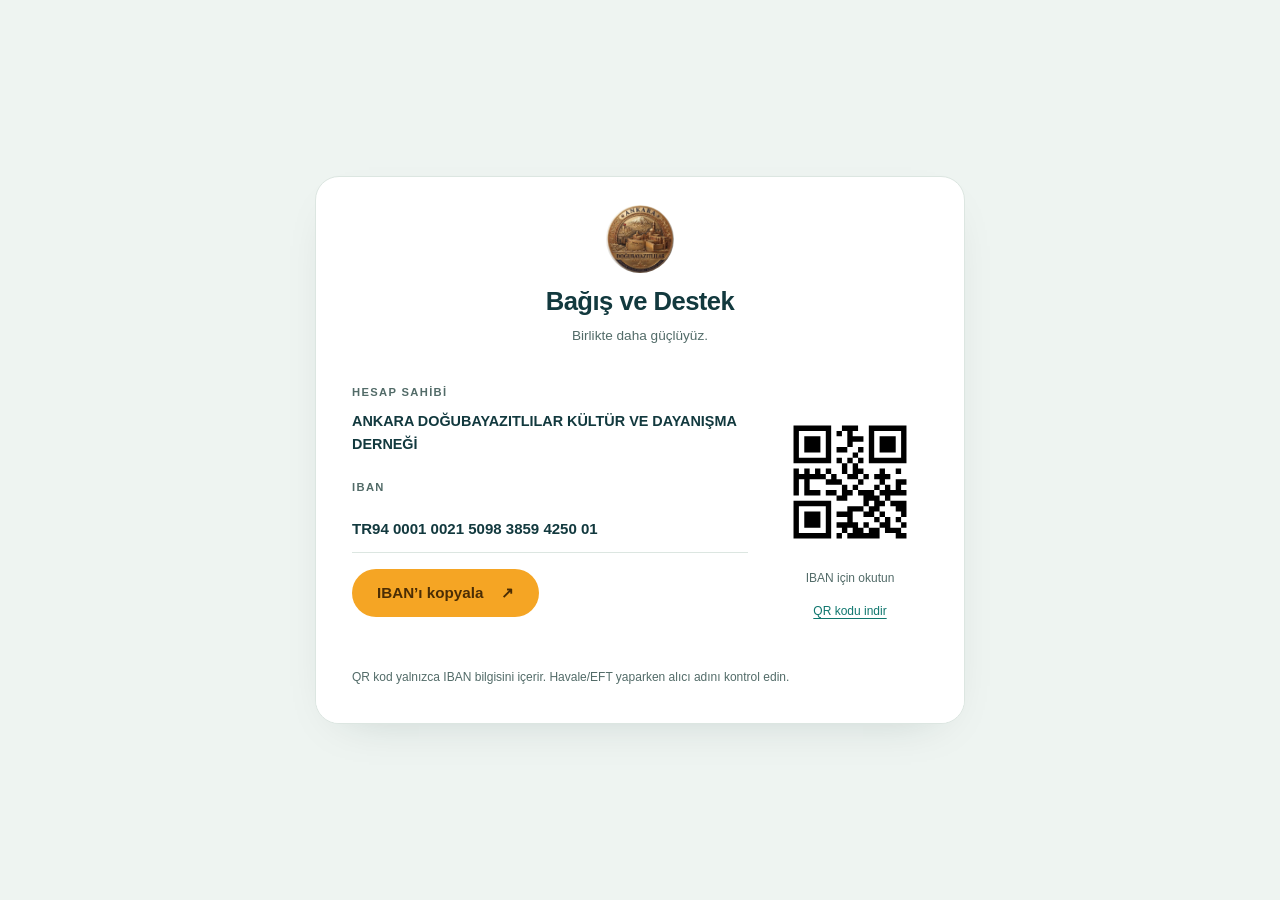
==== bagis/index.html @ 7a397335 "Add standalone donation card page" ====
<!doctype html>
<html lang="tr" prefix="og: https://ogp.me/ns#">
<head>
  <meta charset="utf-8">
  <meta name="viewport" content="width=device-width, initial-scale=1">
  <title>Bağış ve Destek | BAY-DER</title>
  <meta name="description" content="Ankara Doğubayazıtlılar Kültür ve Dayanışma Derneği hesap bilgileri. IBAN’ı kopyalayın veya QR kodu okutun.">
  <link rel="canonical" href="https://ankaradogubeyazitlilardernegi.com/bagis/">
  <meta property="og:type" content="website">
  <meta property="og:locale" content="tr_TR">
  <meta property="og:url" content="https://ankaradogubeyazitlilardernegi.com/bagis/">
  <meta property="og:title" content="BAY-DER · Bağış ve Destek">
  <meta property="og:description" content="Dayanışmaya destek olun. Dernek hesap bilgileri, kopyalanabilir IBAN ve QR kod.">
  <meta property="og:image" content="https://ankaradogubeyazitlilardernegi.com/assets/img/logo.jpg">
  <meta property="og:image:width" content="300">
  <meta property="og:image:height" content="303">
  <meta property="og:image:alt" content="BAY-DER logosu">
  <meta name="theme-color" content="#eef4f1">
  <link rel="icon" href="/assets/img/favicon.png">
  <link rel="stylesheet" href="/assets/css/style.css?v=20260923-donation">
  <style>
    body{min-height:100vh;min-height:100dvh;display:grid;place-items:center;background:#eef4f1;padding:24px 16px}
    .donation-page{width:100%;max-width:650px;background:#fff;border:1px solid #dce6e1;border-radius:24px;overflow:hidden;box-shadow:0 16px 48px -30px rgba(10,43,44,.25)}
    .donation-page-head{padding:28px 24px 0;text-align:center}
    .donation-page-head img{width:68px;height:68px;object-fit:cover;border-radius:50%;margin:0 auto 12px}
    .donation-page-head h1{font-size:1.6rem;color:#12393e;line-height:1.3}
    .donation-page-head p{font-size:.85rem;margin-top:6px;color:#526b68}
    .donation-page .donation-account{border:0;box-shadow:none;border-radius:0}
    .donation-page .donation-copy-btn{opacity:1;transform:none;visibility:visible}
    .donation-page .donation-iban{font-size:clamp(.75rem,3.2vw,.94rem)}
  </style>
  <script src="/assets/js/donation.js" defer></script>
</head>
<body>
  <main class="donation-page" aria-labelledby="support-title">
    <header class="donation-page-head">
      <img src="/assets/img/logo.jpg" width="68" height="68" alt="BAY-DER logosu">
      <h1 id="support-title">Bağış ve Destek</h1>
      <p>Birlikte daha güçlüyüz.</p>
    </header>
        <div class="donation-account">
          <div class="donation-details">
            <p class="donation-label">Hesap sahibi</p>
            <p class="donation-owner">ANKARA DOĞUBAYAZITLILAR KÜLTÜR VE DAYANIŞMA DERNEĞİ</p>
            <label class="donation-label" for="donation-iban">IBAN</label>
            <input id="donation-iban" class="donation-iban" type="text" value="TR94 0001 0021 5098 3859 4250 01" readonly spellcheck="false" aria-describedby="donation-status">
            <button class="btn btn-solid donation-copy-btn" id="copy-iban" type="button" hidden>IBAN’ı kopyala <span aria-hidden="true">↗</span></button>
            <p class="donation-status" id="donation-status" role="status" aria-live="polite"></p>
          </div>
          <figure class="donation-qr">
            <img src="/assets/img/bagis-iban-qr.svg" width="180" height="180" loading="lazy" alt="Dernek IBAN bilgisini içeren QR kod">
            <figcaption>IBAN için okutun</figcaption>
            <a href="/assets/img/bagis-iban-qr.svg" download="BAY-DER-IBAN-QR.svg">QR kodu indir</a>
          </figure>
          <p class="donation-note">QR kod yalnızca IBAN bilgisini içerir. Havale/EFT yaparken alıcı adını kontrol edin.</p>
        </div>
  </main>
</body>
</html>
---- assets/css/style.css ----
/* ==========================================================================
   Ankara Doğubayazıtlılar Derneği (BAY-DER) — tek sayfa tanıtım sitesi
   Tema: açık & ferah · Modern · Mobil uyumlu
   ========================================================================== */

/* ---------- Değişkenler ---------- */
:root{
  --bg:#f5faf8;
  --surface:#ffffff;
  --ink:#12343b;
  --ink-soft:#33545c;
  --body:#51676e;
  --brand:#0f766e;          /* doğa yeşili-mavi */
  --brand-deep:#115e59;
  --brand-soft:#e7f4f1;
  --accent:#f5a524;         /* İshak Paşa altın sıcaklığı */
  --accent-ink:#4a2d05;
  --line:#ddeae5;
  --shadow:0 18px 45px -22px rgba(18,52,59,.25);
  --shadow-lg:0 30px 70px -30px rgba(18,52,59,.35);
  --r-sm:12px; --r:18px; --r-lg:26px;
  --header-h:76px;
  --ease:cubic-bezier(.22,.61,.36,1);
}

/* ---------- Temel ---------- */
*,*::before,*::after{box-sizing:border-box;margin:0;padding:0}
html{scroll-behavior:smooth;-webkit-text-size-adjust:100%;overflow-x:hidden}
body{
  font-family:-apple-system,BlinkMacSystemFont,"Segoe UI",Roboto,"Helvetica Neue",Arial,"Noto Sans",sans-serif,"Apple Color Emoji","Segoe UI Emoji";
  background:var(--bg);color:var(--body);line-height:1.7;overflow-x:hidden;
}
img{max-width:100%;display:block}
a{color:var(--brand);text-decoration:none}
a:hover{text-decoration:none}
ul{list-style:none}
svg{flex:none}

h1,h2,h3,h4{color:var(--ink);line-height:1.22;font-weight:800;letter-spacing:-.02em;text-wrap:balance}
h2{font-size:clamp(1.7rem,3.6vw,2.6rem)}
h3{font-size:1.15rem}
h4{font-size:1rem}

.container{width:min(1180px,92%);margin-inline:auto}

.skip-link{position:absolute;left:-999px;top:0;z-index:200;background:var(--ink);color:#fff;padding:.6rem 1rem;border-radius:0 0 10px 0}
.skip-link:focus{left:0;color:#fff}

:focus-visible{outline:3px solid rgba(15,118,110,.5);outline-offset:2px;border-radius:4px}

::selection{background:rgba(15,118,110,.18)}

/* ---------- Butonlar ---------- */
.btn{
  display:inline-flex;align-items:center;justify-content:center;gap:.5rem;
  font-weight:700;border-radius:999px;padding:.7rem 1.5rem;font-size:.95rem;
  border:1.5px solid transparent;cursor:pointer;transition:transform .25s var(--ease),box-shadow .25s,background .2s,color .2s,border-color .2s;
  text-align:center;line-height:1.2;white-space:nowrap;
}
.btn-solid{background:var(--accent);color:var(--accent-ink)}
.btn-solid:hover{transform:translateY(-2px);box-shadow:0 14px 26px -12px rgba(245,165,36,.7)}
.btn-ghost{background:transparent;border-color:var(--brand);color:var(--brand)}
.btn-ghost:hover{background:var(--brand);color:#fff;transform:translateY(-2px)}
.btn-outline{background:transparent;border-color:var(--brand);color:var(--brand)}
.btn-outline:hover{background:var(--brand-soft)}
.btn-lg{padding:.85rem 2rem;font-size:1rem}
.btn-sm{padding:.45rem 1.1rem;font-size:.85rem}
.btn-block{width:100%}

/* ---------- Başlık / Navigasyon ---------- */

/* ---------- HERO ---------- */
.hero{position:relative;min-height:100svh;display:flex;align-items:center;color:#fff;overflow:hidden}
.hero-media{position:absolute;inset:0;z-index:-1;background:#0c2b38}
.hero-photo{position:absolute;inset:0;width:100%;height:100%;object-fit:cover;transform-origin:center;animation:heroZoom 30s ease-in-out infinite alternate}
.hero-mobile-pic{display:none}
.hero-tint{position:absolute;inset:0;
  background:linear-gradient(180deg,rgba(9,25,35,.5),rgba(9,25,35,.2) 45%,rgba(9,25,35,.55) 100%),
             linear-gradient(100deg,rgba(9,25,35,.8) 0%,rgba(9,25,35,.35) 48%,rgba(9,25,35,.1) 78%)}
.hero-curve{position:absolute;left:0;right:0;bottom:-1px;width:100%;height:110px;fill:#f5faf8}

@keyframes heroZoom{from{transform:scale(1)}to{transform:scale(1.06)}}

.hero-content{max-width:1180px;padding:calc(var(--header-h) + 2.5rem) 0 7rem}
.hero-kicker{
  display:inline-flex;align-items:center;gap:.6rem;font-weight:700;letter-spacing:.06em;
  text-transform:uppercase;font-size:.72rem;color:#ffe9b3;
  background:rgba(8,26,33,.36);border:1px solid rgba(255,255,255,.22);border-radius:999px;
  padding:.5rem 1rem;-webkit-backdrop-filter:blur(10px);backdrop-filter:blur(10px);
  box-shadow:0 8px 24px -14px rgba(0,0,0,.5);
}
.hero-kicker::before{content:"";width:34px;height:2px;background:var(--accent)}
.hero-title{color:#fff;margin:1rem 0 1.1rem;font-size:clamp(2.4rem,6.2vw,4.6rem);font-weight:900}
.hero-title .line{display:block;overflow:hidden}
.hero-title .hl{color:var(--accent)}
.hero-sub{max-width:640px;color:rgba(255,255,255,.88);font-size:clamp(1rem,1.6vw,1.18rem);margin-bottom:2rem}
.hero-actions{display:flex;flex-wrap:wrap;gap:.9rem}
.hero .btn-ghost{color:#fff;border-color:rgba(255,255,255,.65)}
.hero .btn-ghost:hover{background:#fff;color:var(--ink)}

.hero-tags{display:flex;flex-wrap:wrap;gap:.6rem;margin-top:2.6rem}
.hero-tags li{font-size:.8rem;font-weight:600;padding:.4rem .9rem;border-radius:999px;border:1px solid rgba(255,255,255,.3);background:rgba(255,255,255,.08);backdrop-filter:blur(4px)}
.hero-tags li::before{content:"✦";color:var(--accent);margin-right:.45rem}

/* hero giriş animasyonları (reveal ilk ekranda başlar) */
.hero .reveal{opacity:0;transform:translateY(26px);transition:opacity .9s var(--ease) var(--d,0s),transform .9s var(--ease) var(--d,0s)}
.hero .reveal.in{opacity:1;transform:none}

.scroll-hint{position:absolute;left:50%;bottom:28px;transform:translateX(-50%);width:26px;height:44px;border:2px solid rgba(255,255,255,.65);border-radius:20px;z-index:5}
.scroll-hint span{position:absolute;left:50%;top:8px;width:4px;height:9px;margin-left:-2px;border-radius:3px;background:#fff;animation:scrollDot 1.8s ease-in-out infinite}
@keyframes scrollDot{0%{opacity:1;transform:translateY(0)}70%{opacity:0;transform:translateY(16px)}100%{opacity:0}}

/* ---------- Kayan şerit ---------- */
.marquee{background:var(--brand);color:#fff;overflow:hidden;padding:.85rem 0;position:relative}
.marquee-track{display:flex;align-items:center;gap:1.4rem;width:max-content;animation:marquee 30s linear infinite;font-weight:700;letter-spacing:.02em;font-size:.95rem}
.marquee-track i{font-style:normal;color:var(--accent)}
@keyframes marquee{to{transform:translateX(-50%)}}

/* ---------- Genel bölüm ---------- */
.section{padding:clamp(4rem,9vw,7rem) 0;scroll-margin-top:var(--header-h)}
.section--soft{background:linear-gradient(180deg,#eef6f3,var(--bg))}
.section-head{margin-bottom:clamp(2.2rem,5vw,3.4rem);max-width:760px}
.section-head--center{margin-inline:auto;text-align:center}
.eyebrow{color:var(--brand);font-weight:800;letter-spacing:.18em;text-transform:uppercase;font-size:.72rem;margin-bottom:.8rem;display:flex;align-items:center;gap:.6rem}
.section-head--center .eyebrow{justify-content:center}
.eyebrow::before,.section-head--center .eyebrow::after{content:"";height:2px;width:28px;background:var(--brand)}
.accent{color:var(--brand)}
.section-sub{margin-top:1rem;color:var(--body);max-width:640px}
.section-head--center .section-sub{margin-inline:auto}

/* ---------- Giriş animasyonları ---------- */
.reveal{opacity:0;transform:translateY(30px);transition:opacity .85s var(--ease) var(--d,0s),transform .85s var(--ease) var(--d,0s)}
.reveal.in{opacity:1;transform:none}

/* ---------- Hakkımızda ---------- */
.about-grid{display:grid;grid-template-columns:1.05fr .95fr;gap:clamp(2rem,5vw,4.5rem);align-items:center}
.about-copy p{margin-bottom:1.1rem}
.about-copy .btn{margin-top:.6rem}
.about-visual{position:relative;padding:2rem 2rem 3rem 0}
.photo-card{border-radius:var(--r-lg);overflow:hidden;box-shadow:var(--shadow-lg);position:relative}
.photo-card img{width:100%;height:100%;object-fit:cover}
.photo-card--main{aspect-ratio:3/4;border-radius:var(--r-lg)}
.photo-card--float{position:absolute;right:-.5rem;bottom:0;width:56%;aspect-ratio:4/3;border:6px solid var(--bg);box-shadow:var(--shadow)}
.photo-card figcaption,.memleket-item figcaption{position:absolute;left:0;right:0;bottom:0;padding:.7rem 1rem .8rem;background:linear-gradient(transparent,rgba(10,32,38,.75));color:#fff;font-size:.8rem;font-weight:600}

.badge-2026{position:absolute;top:0;left:-.5rem;background:var(--accent);color:var(--accent-ink);border-radius:var(--r);padding:.7rem 1.1rem .75rem;display:flex;flex-direction:column;line-height:1.15;box-shadow:var(--shadow)}
.badge-year{font-size:1.7rem;font-weight:900;letter-spacing:-.02em}
.badge-2026 span:last-child{font-size:.72rem;font-weight:700;max-width:140px}

/* Özellik kartları */
.feature-grid{display:grid;grid-template-columns:repeat(4,1fr);gap:1.1rem;margin-top:clamp(2.6rem,6vw,4.5rem)}
.feature-card{background:var(--surface);border:1px solid var(--line);border-radius:var(--r-lg);padding:1.7rem 1.5rem;transition:transform .35s var(--ease),box-shadow .35s,border-color .3s}
.feature-card:hover{transform:translateY(-6px);box-shadow:var(--shadow-lg);border-color:transparent}
.feature-icon{display:grid;place-items:center;width:52px;height:52px;border-radius:16px;color:var(--brand);background:var(--brand-soft);margin-bottom:1.1rem;transition:transform .35s var(--ease)}
.feature-card:hover .feature-icon{transform:rotate(-6deg) scale(1.08)}
.feature-card h3{margin-bottom:.4rem}
.feature-card p{font-size:.92rem}

/* Zaman çizelgesi */
.timeline{display:grid;grid-template-columns:repeat(4,1fr);gap:1.4rem;margin-top:clamp(2.6rem,6vw,4.2rem);position:relative}
.timeline::before{content:"";position:absolute;left:4.5%;right:4.5%;top:8px;height:2px;background:var(--line)}
.timeline-item{position:relative;padding-top:2rem}
.timeline-item .dot{position:absolute;top:2px;left:0;width:16px;height:16px;border-radius:50%;background:var(--accent);border:4px solid var(--surface);box-shadow:0 0 0 2px var(--accent)}
.timeline-item time{color:var(--brand);font-weight:800;font-size:.8rem;letter-spacing:.02em}
.timeline-item h4{margin:.3rem 0 .25rem;font-size:1rem}
.timeline-item p{font-size:.88rem}

/* ---------- Sayı bandı ---------- */
.stats{background:linear-gradient(120deg,var(--brand-deep),var(--brand) 60%,#0aa5a0);color:#fff;padding:clamp(2.6rem,6vw,4.5rem) 0}
.stats-grid{display:flex;flex-wrap:wrap;justify-content:space-around;gap:2.2rem 2rem;text-align:center}
.stat{display:flex;flex-direction:column;gap:.2rem;flex:1 1 220px}
.stat-num{font-size:clamp(2rem,4.4vw,3rem);font-weight:900;letter-spacing:-.02em;color:#ffe9b3;font-variant-numeric:tabular-nums}
.stat span{opacity:.9;font-weight:600;font-size:.9rem}

/* ---------- Memleket ---------- */
.memleket-grid{display:grid;grid-template-columns:repeat(2,1fr);gap:1.1rem}
.memleket-item{position:relative;border-radius:var(--r);overflow:hidden;aspect-ratio:4/3;background:#dbe7e2;cursor:pointer}
.memleket-item img{width:100%;height:100%;object-fit:cover;transition:transform .8s var(--ease);filter:saturate(1.02)}
.memleket-item--wide{grid-column:1/-1;aspect-ratio:21/8}
@media (max-width:760px){.memleket-item--wide{aspect-ratio:16/10}}
.memleket-item::after{content:"";position:absolute;inset:0;background:linear-gradient(180deg,rgba(10,32,38,0) 45%,rgba(10,32,38,.82));opacity:1;transition:opacity .4s}
.memleket-item figcaption{position:absolute;inset:auto 0 0 0;z-index:2;color:#fff;padding:1rem 1.2rem 1.1rem;display:flex;flex-direction:column;gap:.15rem;transform:translateY(6px);transition:transform .4s var(--ease)}
.memleket-item figcaption strong{font-size:1.05rem;color:#fff}
.memleket-item figcaption span{font-size:.82rem;color:rgba(255,255,255,.85);max-width:560px}
.memleket-item:hover img{transform:scale(1.07)}
.memleket-item:hover figcaption{transform:translateY(0)}

.facts{margin-top:clamp(2.2rem,5vw,3.4rem);background:var(--surface);border:1px solid var(--line);border-radius:var(--r-lg);padding:clamp(1.4rem,3.5vw,2.4rem)}
.facts h3{font-size:1.3rem;margin-bottom:1rem;display:flex;align-items:center;gap:.6rem}
.facts h3::before{content:"✦";color:var(--accent)}
.facts ul{columns:2;gap:2.4rem}
.facts li{padding:.35rem 0 .35rem 1.4rem;position:relative;font-size:.95rem}
.facts li::before{content:"";position:absolute;left:0;top:.82rem;width:8px;height:8px;border-radius:2px;background:var(--brand)}
.facts li strong{color:var(--ink)}
.facts-cta{margin-top:1.2rem;font-size:.95rem}
@media (max-width:700px){.facts ul{columns:1}}

/* ---------- Alıntı bandı ---------- */
.quote-band{background:linear-gradient(120deg,var(--brand-deep),var(--brand));color:#fff;padding:clamp(3rem,7vw,5rem) 0;text-align:center;position:relative;overflow:hidden}
.quote-band::before,.quote-band::after{content:"❞";position:absolute;color:rgba(255,255,255,.08);font-size:14rem;font-family:Georgia,serif;line-height:1}
.quote-band::before{top:-3rem;left:1rem}
.quote-band::after{bottom:-6rem;right:1rem}
.quote-band blockquote{max-width:820px;margin-inline:auto;position:relative;z-index:1}
.quote-band blockquote p{font-size:clamp(1.15rem,2.4vw,1.6rem);font-weight:700;line-height:1.5;text-wrap:pretty}
.quote-band footer{margin-top:1.4rem;color:#ffe9b3;font-weight:700;font-size:.9rem}

/* ---------- Yönetim ---------- */
.president{display:flex;align-items:center;gap:clamp(1.6rem,4vw,3rem);background:linear-gradient(120deg,var(--surface),#eef7f4);border:1px solid var(--line);border-radius:var(--r-lg);padding:clamp(1.6rem,4vw,2.8rem);margin-bottom:2rem}
.president-info h3{font-size:clamp(1.5rem,3vw,2rem);margin:.2rem 0 .6rem}
.president-role{color:var(--accent);font-weight:800;letter-spacing:.1em;text-transform:uppercase;font-size:.74rem}
.president-quote{border-left:3px solid var(--accent);padding-left:1rem;margin:.4rem 0 .9rem;color:var(--ink-soft);font-weight:600;font-style:italic;font-size:1rem}

.avatar{--r:46%;position:relative;flex:none;display:grid;place-items:center;width:64px;height:64px;border-radius:50%}
.avatar span{font-weight:800;color:#fff;letter-spacing:.04em;font-size:1.15rem}
.avatar--xl{width:clamp(90px,12vw,120px);height:clamp(90px,12vw,120px)}
.avatar--xl span{font-size:2.2rem}
.avatar{background:linear-gradient(135deg,var(--brand),#14b8a6)}
.member:nth-child(2) .avatar{background:linear-gradient(135deg,#0e7490,#38bdf8)}
.member:nth-child(3) .avatar{background:linear-gradient(135deg,#b45309,#f59e0b)}
.member:nth-child(4) .avatar{background:linear-gradient(135deg,#7c3aed,#a78bfa)}
.member:nth-child(5) .avatar{background:linear-gradient(135deg,#be123c,#fb7185)}
.member:nth-child(6) .avatar{background:linear-gradient(135deg,#15803d,#4ade80)}
.member:nth-child(7) .avatar{background:linear-gradient(135deg,#334155,#94a3b8)}
.member:nth-child(8) .avatar{background:linear-gradient(135deg,#c2410c,#fb923c)}
.member:nth-child(9) .avatar{background:linear-gradient(135deg,#0f766e,#2dd4bf)}

.members-grid{display:grid;grid-template-columns:repeat(3,1fr);gap:1rem}
.member{background:var(--surface);border:1px solid var(--line);border-radius:var(--r-lg);padding:1.6rem 1.4rem;display:flex;flex-direction:column;gap:.45rem;align-items:flex-start;transition:transform .35s var(--ease),box-shadow .35s}
.member:hover{transform:translateY(-5px);box-shadow:var(--shadow-lg)}
.member h4{font-size:1rem}
.member p{color:var(--body);font-size:.85rem;font-weight:600;opacity:.8}

/* ---------- Haberler ---------- */
.news-grid{display:grid;grid-template-columns:repeat(3,1fr);gap:1.1rem}
.news-card{background:var(--surface);border:1px solid var(--line);border-radius:var(--r-lg);padding:1.8rem 1.6rem;display:flex;flex-direction:column;transition:transform .35s var(--ease),box-shadow .35s,border-color .3s;position:relative;overflow:hidden}
.news-card:hover{transform:translateY(-6px);box-shadow:var(--shadow-lg)}
.news-tag{align-self:flex-start;background:var(--brand-soft);color:var(--brand);font-size:.68rem;font-weight:800;letter-spacing:.08em;text-transform:uppercase;padding:.3rem .7rem;border-radius:999px;margin-bottom:.9rem}
.news-card time{font-size:.78rem;color:var(--body);opacity:.75;margin-bottom:.4rem}
.news-card h3{margin-bottom:.5rem}
.news-card p{font-size:.93rem}

/* ---------- Üyelik ---------- */
.join{background:linear-gradient(150deg,#0c3b42 0%,var(--brand-deep) 45%,var(--brand) 100%);color:#fff;position:relative;overflow:hidden}
.join::before{content:"";position:absolute;inset:0;background:radial-gradient(circle at 85% 20%,rgba(245,165,36,.14),transparent 42%),radial-gradient(circle at 8% 90%,rgba(255,255,255,.08),transparent 40%)}
.join-inner{display:grid;grid-template-columns:1fr 1fr;gap:clamp(2rem,5vw,4rem);align-items:center;position:relative;z-index:1}
.join-copy h2{color:#fff}
.join-copy .eyebrow{color:#ffe9b3}
.join-copy>p{color:rgba(255,255,255,.86);margin:1rem 0 1.2rem}
.join-points{display:flex;flex-direction:column;gap:.55rem;margin-bottom:1.8rem}
.join-points li{display:flex;gap:.6rem;align-items:flex-start;color:rgba(255,255,255,.92);font-size:.95rem}
.join-points li::before{content:"✓";color:var(--accent);font-weight:900;flex:none}
.join-phone{margin-top:1.6rem;font-size:.95rem;color:rgba(255,255,255,.88)}
.join-phone a{color:#ffe9b3;font-weight:800}
.join-phone a:hover{text-decoration:underline}

.join-wa{background:var(--surface);color:var(--body);border-radius:var(--r-lg);padding:clamp(2rem,4vw,3rem) clamp(1.6rem,3.5vw,2.8rem);box-shadow:0 40px 80px -40px rgba(0,0,0,.5);display:flex;flex-direction:column;align-items:center;text-align:center;gap:.5rem}
.wa-icon{display:grid;place-items:center;width:92px;height:92px;border-radius:50%;background:#25d366;box-shadow:0 18px 34px -14px rgba(37,211,102,.65);margin-bottom:.6rem;animation:waPulse 2.6s ease-in-out infinite}
@keyframes waPulse{0%,100%{box-shadow:0 18px 34px -14px rgba(37,211,102,.65)}50%{box-shadow:0 18px 44px -8px rgba(37,211,102,.95)}}
.join-wa h3{font-size:clamp(1.3rem,2.6vw,1.65rem);color:var(--ink)}
.wa-target{font-size:.98rem;max-width:400px;margin:0 auto;color:var(--body)}
.wa-target strong{color:var(--ink)}
.btn-whatsapp{background:#25d366;color:#073d1f;border-color:#25d366}
.btn-whatsapp:hover{background:#1fb859;color:#052d16;transform:translateY(-2px);box-shadow:0 18px 34px -16px rgba(37,211,102,.8)}
.wa-note{font-size:.8rem;opacity:.78;margin-top:.5rem;max-width:340px}

/* ---------- Ankara'da Biz (iki şehir) ---------- */
.section--two-city{background:var(--surface)}
.city-duo{display:grid;grid-template-columns:1fr auto 1fr;align-items:center;gap:1rem}
.city-card{position:relative;border-radius:var(--r-lg);overflow:hidden;aspect-ratio:3/2;background:#dce7e3;box-shadow:var(--shadow);cursor:pointer}
.city-card img{width:100%;height:100%;object-fit:cover;transition:transform .8s var(--ease)}
.city-card::after{content:"";position:absolute;inset:0;background:linear-gradient(180deg,rgba(10,32,38,0) 48%,rgba(10,32,38,.8))}
.city-card figcaption{position:absolute;inset:auto 0 0 0;z-index:2;color:#fff;padding:1rem 1.2rem 1.1rem;display:flex;flex-direction:column;gap:.1rem}
.city-card figcaption strong{color:#fff;font-size:1.05rem}
.city-card figcaption span{font-size:.82rem;color:rgba(255,255,255,.88)}
.city-card:hover img{transform:scale(1.06)}
.city-tag{position:absolute;top:14px;left:14px;z-index:3;font-size:.68rem;font-weight:900;letter-spacing:.14em;padding:.35rem .8rem;border-radius:999px}
.city-card--ankara .city-tag{background:var(--brand);color:#fff}
.city-card--bayazit .city-tag{background:var(--accent);color:var(--accent-ink)}
.city-link{display:grid;place-items:center;width:54px;height:54px;border-radius:50%;background:var(--accent);color:var(--accent-ink);font-size:1.25rem;font-weight:900;box-shadow:var(--shadow);z-index:2}
.two-city-bottom{display:grid;grid-template-columns:1fr 1fr;gap:1.3rem;margin-top:clamp(2.4rem,5vw,3.6rem)}
.city-symbols{background:var(--bg);border:1px solid var(--line);border-radius:var(--r-lg);padding:1.7rem 1.8rem}
.city-symbols h3{font-size:1.1rem;margin-bottom:.9rem;display:flex;align-items:center;gap:.55rem}
.city-symbols h3::before{content:"✦";color:var(--accent)}
.city-symbols li{display:flex;gap:.6rem;align-items:flex-start;padding:.3rem 0;font-size:.94rem}
.city-symbols li::before{content:"✓";color:var(--brand);font-weight:900;flex:none}
.two-city-note{grid-column:1/-1;display:flex;align-items:center;justify-content:center;gap:1.1rem;flex-wrap:wrap;text-align:center;background:linear-gradient(120deg,var(--brand-deep),var(--brand));color:#fff;border-radius:var(--r-lg);padding:1.5rem 1.8rem;font-weight:700;font-style:italic;font-size:clamp(1.05rem,2.2vw,1.3rem)}
.two-city-note .btn{background:#fff;border-color:#fff;color:var(--ink);font-style:normal}
.two-city-note .btn:hover{box-shadow:0 14px 26px -12px rgba(0,0,0,.4)}

/* ---------- İletişim ---------- */
.contact-grid{display:grid;grid-template-columns:repeat(4,1fr);gap:1.1rem}
.contact-card{background:var(--surface);border:1px solid var(--line);border-radius:var(--r-lg);padding:1.8rem 1.5rem;display:flex;flex-direction:column;gap:.5rem;transition:transform .35s var(--ease),box-shadow .35s,border-color .3s}
.contact-card:hover{transform:translateY(-6px);box-shadow:var(--shadow-lg);border-color:transparent}
.contact-icon{display:grid;place-items:center;width:50px;height:50px;border-radius:50%;background:var(--brand-soft);color:var(--brand);margin-bottom:.4rem}
.contact-card h3{font-size:1rem}
.contact-card p,.contact-card a{font-weight:700;color:var(--ink);word-break:break-word}
.contact-card small{font-size:.78rem;opacity:.75}
.map-cta{align-self:flex-start;display:inline-flex;align-items:center;gap:.4rem;font-size:.78rem;font-weight:800;
  color:var(--accent-ink);background:rgba(245,165,36,.18);border-radius:999px;padding:.35rem .85rem;
  transition:background .25s,color .25s}
.contact-card:hover .map-cta{background:var(--accent);color:var(--accent-ink)}

/* Yönetim iletişim kartları */
.officers{display:grid;grid-template-columns:repeat(3,1fr);gap:1.1rem;margin-bottom:clamp(2rem,5vw,3rem)}
.officer{background:var(--surface);border:1px solid var(--line);border-radius:var(--r-lg);padding:1.6rem 1.5rem;display:flex;gap:1.1rem;align-items:flex-start;transition:transform .35s var(--ease),box-shadow .35s,border-color .3s}
.officer:hover{transform:translateY(-5px);box-shadow:var(--shadow-lg);border-color:transparent}
.officer-info h3{font-size:1.1rem;margin-bottom:.1rem}
.officer-role{color:var(--brand);font-weight:800;font-size:.72rem;letter-spacing:.1em;text-transform:uppercase;margin-bottom:.45rem}
.officer-tel{display:inline-flex;align-items:center;gap:.5rem;font-weight:800;color:var(--brand-deep);
  font-size:.98rem;border:1px solid var(--line);background:var(--brand-soft);border-radius:999px;
  padding:.5rem 1.05rem;transition:background .25s,color .25s,border-color .25s,transform .25s}
.officer-tel:hover{background:var(--brand);border-color:var(--brand);color:#fff;transform:translateY(-1px)}
.officer small{display:block;margin-top:.25rem;color:var(--body);opacity:.8;font-size:.8rem}
.officer:nth-child(1) .avatar{background:linear-gradient(135deg,var(--brand),#14b8a6)}
.officer:nth-child(2) .avatar{background:linear-gradient(135deg,#0e7490,#38bdf8)}
.officer:nth-child(3) .avatar{background:linear-gradient(135deg,#b45309,#f59e0b)}

/* ---------- Alt bilgi ---------- */
.site-footer{background:#0d2b31;color:rgba(255,255,255,.82);padding-top:clamp(3rem,7vw,5rem)}
.footer-grid{display:grid;grid-template-columns:1.4fr .7fr 1fr 1.2fr;gap:2.4rem;padding-bottom:2.6rem}
.footer-brand .brand{color:#fff;margin-bottom:1rem}
.footer-brand p{font-size:.9rem;max-width:340px}
.footer-nav,.footer-contact{display:flex;flex-direction:column;gap:.45rem;align-items:flex-start}
.footer-nav h4,.footer-contact h4{color:#fff;font-size:.85rem;letter-spacing:.14em;text-transform:uppercase;margin-bottom:.6rem}
.footer-nav a,.footer-contact a{color:rgba(255,255,255,.82);font-size:.92rem;transition:color .2s}
.footer-nav a:hover,.footer-contact a:hover{color:var(--accent)}
.footer-contact p{font-size:.9rem}
.footer-social{display:flex;gap:.6rem;margin-top:.8rem}
.footer-social a{display:grid;place-items:center;width:38px;height:38px;border-radius:50%;border:1px solid rgba(255,255,255,.25);color:#fff;transition:background .25s,color .25s,transform .25s}
.footer-social a:hover{background:var(--accent);border-color:var(--accent);color:var(--accent-ink);transform:translateY(-3px)}
.footer-credits{margin-top:.5rem}
.footer-credits summary{cursor:pointer;font-size:.85rem;color:var(--accent);font-weight:700}
.footer-credits ul{margin-top:.7rem;display:flex;flex-direction:column;gap:.3rem}
.footer-credits a{color:rgba(255,255,255,.65);font-size:.78rem;word-break:break-all}
.footer-credits a:hover{color:#fff}
.footer-bottom{border-top:1px solid rgba(255,255,255,.12);padding:1.4rem 0}
.footer-bottom .container{display:flex;flex-wrap:wrap;gap:.4rem 2rem;justify-content:space-between;font-size:.8rem;opacity:.8}
.footer-seo{letter-spacing:.02em}

/* ---------- Responsive ---------- */
@media (max-width:1060px){
  .feature-grid{grid-template-columns:repeat(2,1fr)}
  .contact-grid{grid-template-columns:repeat(2,1fr)}
  .members-grid{grid-template-columns:repeat(2,1fr)}
  .news-grid{grid-template-columns:1fr 1fr}
  .news-card:last-child{grid-column:1/-1}
  .footer-grid{grid-template-columns:1fr 1fr}
}
@media (max-width:920px){
  .about-grid,.join-inner{grid-template-columns:1fr}
  .about-visual{max-width:560px;margin-inline:auto}
  .timeline{grid-template-columns:repeat(2,1fr);gap:2rem}
  .timeline::before{display:none}
  .city-duo{grid-template-columns:1fr;max-width:640px;margin-inline:auto}
  .city-link{display:none}
  .two-city-bottom{grid-template-columns:1fr}
  .officers{grid-template-columns:repeat(2,1fr)}
}
@media (max-width:620px){
  .feature-grid,.members-grid,.news-grid{grid-template-columns:1fr}
  .contact-grid{grid-template-columns:1fr}
  .officers{grid-template-columns:1fr}
  .news-card:last-child{grid-column:auto}
  .footer-grid{grid-template-columns:1fr;gap:2rem}
  .memleket-grid{grid-template-columns:1fr}
  .memleket-item{aspect-ratio:4/3}
  .hero-tags li{font-size:.72rem}
  .hero-actions .btn{flex:1;min-width:150px}
  .timeline{grid-template-columns:1fr;gap:1.6rem}
  .president{flex-direction:column;text-align:center}
  .president-quote{text-align:left}
  .badge-2026{left:.5rem}
  .about-visual{padding-right:0;max-width:420px}
  .photo-card--float{width:64%}
  .footer-bottom .container{flex-direction:column;gap:.5rem}
  .scroll-hint{display:none}
}

/* ---------- Kısa giriş örtüsü ---------- */
.loader{position:fixed;inset:0;z-index:400;display:grid;place-items:center;overflow:hidden;
  background:linear-gradient(155deg,#0a323b 0%,var(--brand-deep) 55%,var(--brand) 100%);
  color:#fff;transition:transform .8s var(--ease) .2s,visibility 0s 1.05s}
.loader--done{transform:translateY(-101%);visibility:hidden}
.loader-inner{position:relative;z-index:2;display:flex;flex-direction:column;align-items:center;gap:10px;text-align:center;padding:1rem}
.loader-logo img{width:92px;height:92px;border-radius:24px;object-fit:cover;border:3px solid rgba(255,255,255,.25);
  box-shadow:0 20px 55px -18px rgba(0,0,0,.6);animation:loaderPop .7s var(--ease) both,loaderBob 3.2s ease-in-out 1s infinite}
@keyframes loaderPop{from{opacity:0;transform:scale(.6) rotate(-8deg)}to{opacity:1;transform:scale(1) rotate(0)}}
@keyframes loaderBob{0%,100%{transform:translateY(0)}50%{transform:translateY(-7px)}}
.loader-name{font-size:1.45rem;font-weight:900;letter-spacing:.34em;text-indent:.34em;margin-top:10px;
  animation:loaderFade .7s var(--ease) .35s both}
.loader-sub{font-size:.72rem;letter-spacing:.26em;text-transform:uppercase;opacity:.88;
  animation:loaderFade .7s var(--ease) .6s both}
@keyframes loaderFade{from{opacity:0;transform:translateY(9px)}to{opacity:1;transform:none}}
.loader-bar{width:170px;height:4px;margin-top:16px;border-radius:99px;background:rgba(255,255,255,.18);overflow:hidden}
.loader-bar i{display:block;height:100%;width:0;border-radius:99px;
  background:linear-gradient(90deg,var(--accent),#ffe9b3);animation:loaderFill .8s var(--ease) .1s forwards}
@keyframes loaderFill{0%{width:0}100%{width:100%}}

/* giriş sahnesi: ışık şeridi */
.loader-sheen{position:absolute;z-index:1;top:-25%;bottom:-25%;width:55%;left:-70%;
  background:linear-gradient(100deg,transparent 32%,rgba(255,255,255,.07) 45%,rgba(245,165,36,.14) 50%,rgba(255,255,255,.07) 55%,transparent 68%);
  transform:skewX(-16deg);animation:sheen 6s linear infinite}
@keyframes sheen{0%{left:-70%}60%{left:130%}100%{left:130%}}

/* giriş sahnesi: dalgalanan şeritler */
.loader-waves{position:absolute;left:0;right:0;bottom:0;height:200px;overflow:hidden;pointer-events:none}
.lw{position:absolute;bottom:0;left:0;width:200%;height:200px}
.lw path{fill:currentColor}
.lw1{color:rgba(120,220,205,.34);animation:lwmove 7s linear infinite}
.lw2{color:rgba(18,140,132,.85);animation:lwmove 11s linear infinite reverse}
@keyframes lwmove{from{transform:translateX(0)}to{transform:translateX(-50%)}}

/* ---------- Okuma çubuğu ---------- */
.progress{position:fixed;top:0;left:0;width:100%;height:3px;z-index:260;pointer-events:none;
  background:linear-gradient(90deg,var(--accent),var(--brand) 60%,#25d366);
  transform:scaleX(0);transform-origin:0 50%}

/* ---------- Dalga geçişleri ---------- */
.wave-bottom,.wave-in{display:block;width:100%;pointer-events:none;margin-top:-1px}
.wave-bottom path,.wave-in path{fill:currentColor}
.wave-bottom{height:54px;color:var(--brand);background:var(--brand);margin-bottom:-18px}
.wave-bottom path{fill:var(--brand)}
.wave-in{height:60px;color:#f5faf8}
.wave-in--bg{color:#f5faf8;height:56px;margin-bottom:-30px}

/* ---------- Şerit geçiş (ribbon) ---------- */
.ribbon{height:12px;background:repeating-linear-gradient(115deg,var(--brand) 0 26px,var(--brand-deep) 26px 52px,#0b3b42 52px 78px);border-block:0}
.ribbon--gold{height:10px;background:repeating-linear-gradient(115deg,var(--accent) 0 22px,#d98a1f 22px 44px,var(--brand) 44px 66px);opacity:.9}

/* ---------- Mobil hızlı aksiyon çubuğu ---------- */
.quickbar{display:none}
.toast{position:fixed;left:50%;bottom:96px;z-index:220;transform:translate(-50%,18px);opacity:0;
  background:var(--ink);color:#fff;padding:.65rem 1.15rem;border-radius:999px;font-size:.85rem;font-weight:700;
  box-shadow:var(--shadow);transition:opacity .3s var(--ease),transform .3s var(--ease);pointer-events:none;max-width:80vw;text-align:center}
.toast.show{opacity:1;transform:translate(-50%,0)}
@media (max-width:760px){
  body{padding-bottom:84px}
  .quickbar{display:flex;position:fixed;left:0;right:0;bottom:0;z-index:95;gap:10px;align-items:center;
    padding:10px 12px calc(10px + env(safe-area-inset-bottom,0));
    background:rgba(255,255,255,.94);backdrop-filter:blur(14px);border-top:1px solid var(--line);
    box-shadow:0 -12px 30px -18px rgba(18,52,59,.35);transform:translateY(0);transition:transform .45s var(--ease)}
  .quickbar.hide{transform:translateY(130%)}
  .qb-wa{flex:1;display:inline-flex;align-items:center;justify-content:center;gap:.5rem;
    background:#25d366;color:#073d1f;border-radius:999px;font-weight:800;font-size:.98rem;padding:.8rem .8rem;
    box-shadow:0 12px 26px -12px rgba(37,211,102,.8)}
  .qb-wa:active{transform:scale(.98)}
  .qb-share{width:54px;height:54px;flex:none;display:grid;place-items:center;border-radius:50%;
    border:1.5px solid var(--line);background:var(--surface);color:var(--brand)}
  .qb-share:active{transform:scale(.95)}
  .site-footer{padding-bottom:calc(2rem + env(safe-area-inset-bottom,0))}
}

/* ---------- Mobil: dikey görsel + üzerinde bindirmeli metin ---------- */
@media (max-width:860px){
  .hero{position:relative;height:100svh;min-height:640px;display:flex;align-items:center}
  .hero-media{position:absolute;inset:0;height:100%;background:#0d2b31;line-height:0}
  .hero-wide{display:none}
  .hero-mobile-pic{display:block}
  .hero-photo-m{position:absolute;inset:0;width:100%;height:100%;object-fit:cover;object-position:center;display:block;animation:none}
  .hero-tint{display:block;opacity:1;
    background:linear-gradient(180deg,rgba(16,40,48,.2) 0%,rgba(16,40,48,.02) 30%,rgba(16,40,48,.26) 52%,rgba(16,40,48,.82) 100%)}
  .hero-curve{display:block;height:120px;fill:var(--brand);bottom:-1px}
  .hero-curve path{fill:var(--brand)}
  .hero-content{color:#f4f6f5;padding:0;width:min(1180px,92%);margin-inline:auto;text-align:left}
  .hero-content .hero-kicker{color:#e6eeec}
  .hero-title{color:#f4f6f5;font-size:clamp(1.9rem,8.6vw,2.9rem);
    text-shadow:0 1px 2px rgba(8,26,33,.3),0 3px 18px rgba(8,26,33,.28)}
  .hero-title .hl{color:#ffffff}
  .hero-sub{color:rgba(243,246,245,.94);max-width:540px;margin:.7rem 0 1.7rem;
    text-shadow:0 1px 3px rgba(8,26,33,.35)}
  .hero .btn-solid{background:var(--brand);color:#fff;border-color:var(--brand)}
  .hero .btn-solid:hover{background:var(--brand-deep);box-shadow:0 16px 34px -16px rgba(13,94,89,.55)}
  .hero .btn-ghost{color:#f4f6f5;border-color:rgba(244,246,245,.6)}
  .hero .btn-ghost:hover{background:rgba(244,246,245,.95);color:#12343b}
  .scroll-hint{display:none}
}
@media (min-width:861px){
  .hero .btn-ghost{color:#fff;border-color:rgba(255,255,255,.65)}
  .hero .btn-ghost:hover{background:#fff;color:var(--ink)}
}

/* ==========================================================================
   PREMIUM KATMAN — storytelling, yolculuk, etkinlikler, firmalar, sosyal CTA
   ========================================================================== */

/* ---------- Parçacık alanları ---------- */
.fx{position:absolute;inset:0;overflow:hidden;pointer-events:none;z-index:1}
.fx-star{position:absolute;border-radius:50%;background:#fff;opacity:0;
  animation:fxTwinkle var(--td,5s) ease-in-out infinite;animation-delay:var(--dd,0s);
  will-change:transform,opacity}
@keyframes fxTwinkle{0%,100%{opacity:.08;transform:scale(.7)}50%{opacity:.95;transform:scale(1.15)}}
.fx--drift .fx-star{opacity:0;animation:fxDrift var(--td,11s) linear infinite;animation-delay:var(--dd,0s)}
@keyframes fxDrift{0%{opacity:0;transform:translateX(-4vw) translateY(0)}8%{opacity:.9}92%{opacity:.7}100%{opacity:0;transform:translateX(108vw) translateY(var(--dy,0px))}}

/* ---------- Storytelling ---------- */
.story{position:relative;overflow:hidden;padding:clamp(5rem,12vw,9rem) 0;
  background:radial-gradient(120% 90% at 20% 0%,#ffffff 0%,#f2f7f5 55%,#e6efec 100%);
  text-align:center}
.story .container{position:relative;z-index:2}
.story-title{font-size:clamp(2rem,6.4vw,4.2rem);font-weight:900;letter-spacing:-.03em;line-height:1.08;margin-top:.5rem}
.story-route{display:inline-flex;align-items:center;gap:1rem;margin:1.6rem 0 .6rem;
  font-weight:800;font-size:.85rem;letter-spacing:.18em;text-transform:uppercase;color:var(--brand)}
.story-route b{color:var(--accent);font-size:.9rem}
.story-sub{max-width:640px;margin:1.1rem auto 0;font-size:clamp(1rem,1.8vw,1.15rem);color:var(--body)}

/* ---------- Değerler ---------- */
.values-title{margin-top:clamp(3rem,7vw,5rem);margin-bottom:1.2rem;font-size:clamp(1.3rem,3vw,1.9rem);color:var(--ink)}
.feature-grid{counter-reset:feat}
.feature-card{counter-increment:feat;position:relative}
.feature-card::before{content:"0" counter(feat);position:absolute;top:1.1rem;right:1.3rem;font-weight:900;
  font-size:.8rem;letter-spacing:.1em;color:var(--brand);opacity:.55}
.feature-card p{font-weight:600;color:var(--brand-deep);opacity:.95}

/* ---------- Yolculuk timeline ---------- */
.journey{overflow:hidden}
.journey-track{position:relative;list-style:none;margin-top:clamp(2.5rem,6vw,4rem);
  display:grid;grid-template-columns:repeat(5,1fr);gap:1.2rem;padding:0}
.journey-track::before,.journey-track::after{content:"";position:absolute;top:26px;left:6%;right:6%;
  height:2px;border-radius:99px}
.journey-track::before{background:var(--line)}
.journey-track::after{background:linear-gradient(90deg,var(--brand),#14b8a6);
  transform:scaleX(var(--j,0));transform-origin:left center}
.journey-item{display:flex;flex-direction:column;align-items:center;text-align:center;
  gap:.4rem;padding:0 .5rem;position:relative;z-index:1}
.jdot{display:grid;place-items:center;width:56px;height:56px;border-radius:50%;margin-bottom:.9rem;
  background:var(--surface);border:1.5px solid var(--line);color:var(--brand);
  box-shadow:var(--shadow);transition:transform .3s var(--ease),border-color .3s,color .3s}
.journey-item.in .jdot{border-color:var(--brand);color:var(--brand-deep)}
.journey-item:hover .jdot{transform:translateY(-3px)}
.journey-item h3{font-size:1.05rem}
.journey-item p{font-size:.88rem;max-width:230px}

/* ---------- Etkinlik kartları ---------- */
.events-scroll{display:grid;grid-template-columns:repeat(3,1fr);gap:1.1rem;scroll-snap-type:x mandatory}
.event-card{display:flex;gap:1rem;align-items:flex-start;background:var(--surface);
  border:1px solid var(--line);border-radius:var(--r-lg);padding:1.5rem 1.4rem;
  transition:transform .35s var(--ease),box-shadow .35s,border-color .3s;scroll-snap-align:start}
.event-card:hover{transform:translateY(-6px);box-shadow:var(--shadow-lg)}
.event-date{flex:none;display:flex;flex-direction:column;align-items:center;justify-content:center;
  width:58px;height:58px;border-radius:16px;background:var(--brand-soft);color:var(--brand);
  font-weight:900;line-height:1}
.event-date b{font-size:1.35rem;color:var(--brand-deep)}
.event-date i{font-style:normal;font-size:.62rem;margin-top:.3rem;letter-spacing:.04em;font-weight:700}
.event-body{min-width:0}
.event-tag{display:inline-block;font-size:.66rem;font-weight:800;letter-spacing:.1em;text-transform:uppercase;
  color:var(--accent-ink);background:rgba(245,165,36,.16);border-radius:999px;padding:.25rem .6rem;margin-bottom:.5rem}
.event-body h3{font-size:1.05rem;margin-bottom:.35rem}
.event-desc{font-size:.88rem;color:var(--body)}
.event-loc{display:inline-flex;align-items:center;gap:.3rem;margin-top:.6rem;font-size:.78rem;
  font-weight:700;color:var(--brand-deep);background:var(--brand-soft);border-radius:999px;padding:.3rem .7rem}

/* ---------- Firma / Esnaf (kaldırıldı — ileride veri gelince eklenir) ---------- */

/* ---------- Sosyal CTA ---------- */
.social-cta{position:relative;overflow:hidden;text-align:center;color:#fff;
  background:linear-gradient(150deg,#0a1f2e 0%,#0d2b3a 45%,#11524f 100%);padding:clamp(4rem,10vw,7rem) 0}
.social-cta::before{content:"";position:absolute;inset:0;
  background:radial-gradient(60% 80% at 50% 120%,rgba(245,165,36,.18),transparent 60%),
             radial-gradient(50% 70% at 50% -20%,rgba(20,184,166,.18),transparent 60%)}
.social-cta .container{position:relative;z-index:2}
.social-cta .eyebrow{justify-content:center;color:#ffe9b3}
.social-cta h2{color:#fff;font-size:clamp(1.9rem,5.4vw,3.4rem);margin:.4rem 0 1rem}
.social-cta h2 .hl{color:var(--accent)}
.social-cta p{color:rgba(255,255,255,.85);max-width:520px;margin:0 auto 2.2rem}
.social-links{display:flex;flex-wrap:wrap;justify-content:center;gap:1rem}
.social-btn{display:inline-flex;align-items:center;gap:.7rem;padding:.9rem 1.5rem;border-radius:999px;
  background:rgba(255,255,255,.08);border:1px solid rgba(255,255,255,.18);color:#fff;font-weight:800;
  -webkit-backdrop-filter:blur(10px);backdrop-filter:blur(10px);
  transition:transform .3s var(--ease),background .3s,border-color .3s}
.social-btn:hover{transform:translateY(-3px);background:rgba(255,255,255,.16);border-color:rgba(255,255,255,.35)}

/* ---------- Mobil alt navigasyon ---------- */
body.menu-open .bottombar{opacity:0;pointer-events:none;transform:translateY(30px)}
.bottombar{display:none}
@media (max-width:900px){
  body{padding-bottom:calc(78px + env(safe-area-inset-bottom,0))}
  .bottombar{display:grid;grid-template-columns:repeat(4,1fr);position:fixed;left:0;right:0;bottom:0;z-index:95;
    background:rgba(255,255,255,.9);-webkit-backdrop-filter:blur(18px);backdrop-filter:blur(18px);
    border-top:1px solid rgba(18,52,59,.1);box-shadow:0 -14px 34px -22px rgba(18,52,59,.4);
    padding:6px 4px calc(6px + env(safe-area-inset-bottom,0))}
  .bottombar a{display:flex;flex-direction:column;align-items:center;justify-content:center;gap:3px;
    min-height:52px;color:#647b81;font-size:.64rem;font-weight:700;border-radius:14px;
    transition:color .2s,background .2s,transform .2s}
  .bottombar a svg{transition:transform .25s var(--ease)}
  .bottombar a.active{color:var(--brand-deep)}
  .bottombar a.active span{position:relative}
  .bottombar a.active span::after{content:"";position:absolute;left:50%;bottom:-4px;width:16px;height:2px;
    margin-left:-8px;border-radius:99px;background:var(--accent)}
  .bottombar a:active{transform:scale(.96)}
}

/* ---------- Parçacıkları hafifletme: az hareket ---------- */
@media (prefers-reduced-motion:reduce){
  .fx{display:none}
}

@media (max-width:920px){
  .journey-track{grid-template-columns:1fr;gap:2rem;padding-left:0}
  .journey-track::before{top:10px;bottom:10px;left:27px;right:auto;width:2px;height:auto;transform:none}
  .journey-track::after{top:10px;bottom:10px;left:27px;right:auto;width:2px;height:auto;
    background:linear-gradient(180deg,var(--brand),#14b8a6);transform:scaleY(var(--j,0));transform-origin:top}
  .journey-item{align-items:flex-start;text-align:left;padding-left:74px;gap:.15rem}
  .journey-item .jdot{position:absolute;left:0;top:0;margin:0}
  .journey-item p{max-width:none;padding-right:4px}
  .events-scroll{display:grid;grid-auto-flow:column;grid-auto-columns:min(76vw,320px);grid-template-columns:none;
    overflow-x:auto;padding:4px 2px 16px;gap:1rem;scroll-snap-type:x mandatory;scroll-padding-left:4px}
  .events-scroll::-webkit-scrollbar{height:6px}
  .events-scroll::-webkit-scrollbar-thumb{background:var(--line);border-radius:99px}
  .event-card{flex-direction:column;align-items:stretch;gap:.8rem;min-height:0;width:auto;scroll-snap-align:start}
  .event-date{flex-direction:row;width:auto;height:auto;padding:.45rem .95rem;border-radius:999px;gap:.5rem;align-self:flex-start}
  .event-date b{font-size:1.15rem}
  .event-date i{margin:0;font-size:.68rem}
  .event-body h3{font-size:1.15rem}
  .event-desc{font-size:.95rem}
}

/* ---------- Erişilebilirlik: az hareket ---------- */
@media (prefers-reduced-motion:reduce){
  *,*::before,*::after{animation-duration:.001s!important;animation-iteration-count:1!important;transition-duration:.001s!important}
  html{scroll-behavior:auto}
  .reveal,.hero .reveal{opacity:1!important;transform:none!important}
  .loader{display:none!important}
  .progress{display:none!important}
}

/* ===== CHATGPT MENÜ CSS ===== */
.site-header{
  position:fixed;
  inset:0 0 auto 0;
  z-index:100;
  height:var(--header-h);
  color:#fff;
  transition:
    background .35s ease,
    color .35s ease,
    box-shadow .35s ease,
    height .35s ease;
}

.header-inner{
  height:100%;
  display:flex;
  align-items:center;
  justify-content:space-between;
  gap:1rem;
}


/* =========================================================
   HEADER SCROLL
   ========================================================= */

.site-header.scrolled{
  background:rgba(255,255,255,.90);
  backdrop-filter:saturate(1.4) blur(16px);
  -webkit-backdrop-filter:saturate(1.4) blur(16px);
  color:var(--ink);
  box-shadow:
    0 1px 0 rgba(0,0,0,.07),
    0 8px 30px rgba(0,0,0,.04);
}

.site-header.menu-open{
  background:transparent;
  color:#fff;
  box-shadow:none;
}


/* =========================================================
   LOGO
   ========================================================= */

.brand{
  display:inline-flex;
  align-items:center;
  gap:.7rem;
  color:inherit;
  position:relative;
  z-index:110;
}

.brand-logo{
  display:grid;
  place-items:center;
  width:46px;
  height:46px;
  border-radius:14px;
  overflow:hidden;
  background:#fff;
  border:2px solid rgba(255,255,255,.28);
  box-shadow:
    0 8px 22px -8px rgba(0,0,0,.4);
  flex:none;
  transition:
    transform .35s ease,
    box-shadow .35s ease;
}

.brand:hover .brand-logo{
  transform:translateY(-2px) rotate(-2deg);
  box-shadow:
    0 12px 28px -8px rgba(0,0,0,.45);
}

.brand-logo img{
  width:100%;
  height:100%;
  object-fit:cover;
}

.brand-text{
  display:flex;
  flex-direction:column;
  line-height:1.08;
}

.brand-text strong{
  font-size:1.12rem;
  letter-spacing:.16em;
  color:inherit;
}

.brand-text small{
  margin-top:4px;
  font-size:.60rem;
  letter-spacing:.03em;
  opacity:.82;
  text-transform:uppercase;
  font-weight:600;
}


/* =========================================================
   DESKTOP NAV
   ========================================================= */

.nav{
  display:flex;
  align-items:center;
  gap:.15rem;
}

.nav-content{
  display:flex;
  align-items:center;
  gap:.1rem;
}

.nav-link{
  position:relative;
  display:flex;
  align-items:center;
  gap:.42rem;
  color:inherit;
  font-weight:650;
  font-size:.88rem;
  padding:.58rem .78rem;
  border-radius:12px;
  opacity:.93;
  transition:
    background .25s ease,
    color .25s ease,
    transform .25s ease;
}

.nav-link:hover{
  background:rgba(255,255,255,.12);
  color:#fff;
  transform:translateY(-1px);
}

.site-header.scrolled .nav-link:hover{
  background:var(--brand-soft);
  color:var(--ink);
}

.nav-index{
  font-size:.55rem;
  font-weight:800;
  opacity:.45;
  letter-spacing:.03em;
}

.nav-cta{
  margin-left:.45rem;
  display:inline-flex;
  align-items:center;
  gap:.65rem;
  padding:.72rem 1rem;
  border-radius:12px;
  box-shadow:
    0 10px 25px -12px rgba(0,0,0,.5);
  transition:
    transform .25s ease,
    box-shadow .25s ease;
}

.nav-cta:hover{
  transform:translateY(-2px);
  box-shadow:
    0 14px 30px -10px rgba(0,0,0,.5);
}

.nav-cta-arrow{
  font-size:1.05rem;
  line-height:1;
  transition:transform .25s ease;
}

.nav-cta:hover .nav-cta-arrow{
  transform:translateX(3px);
}


/* =========================================================
   HAMBURGER
   ========================================================= */

.nav-toggle{
  display:none;
  flex-direction:column;
  justify-content:center;
  align-items:center;
  gap:5px;
  width:46px;
  height:46px;
  background:rgba(255,255,255,.08);
  border:1px solid rgba(255,255,255,.18);
  border-radius:14px;
  padding:10px;
  cursor:pointer;
  z-index:120;
  color:inherit;
  backdrop-filter:blur(8px);
  -webkit-backdrop-filter:blur(8px);
  transition:
    background .25s ease,
    transform .25s ease;
}

.nav-toggle:hover{
  background:rgba(255,255,255,.15);
}

.nav-toggle:active{
  transform:scale(.94);
}

.nav-toggle span{
  width:21px;
  height:2px;
  background:currentColor;
  border-radius:99px;
  transition:
    transform .35s cubic-bezier(.65,0,.35,1),
    opacity .2s ease,
    width .25s ease;
}

body.menu-open{
  overflow:hidden;
}


/* =========================================================
   MOBILE MENU
   ========================================================= */

@media (max-width:920px){

  .nav-toggle{
    display:flex;
  }

  /*
     Menü artık yukarıdan aşağıya açılmıyor.
     Sol taraftaki DALGA üzerinden ekrana giriyor.
  */

  .nav{
    position:fixed;
    inset:0;
    z-index:105;

    display:block;

    color:#fff;
    overflow:hidden;

    background:
      radial-gradient(
        100% 55% at 70% 0%,
        rgba(20,184,166,.20),
        transparent 65%
      ),
      radial-gradient(
        90% 55% at 100% 100%,
        rgba(245,165,36,.13),
        transparent 65%
      ),
      linear-gradient(
        145deg,
        #071c27 0%,
        #092c36 48%,
        #0b5658 100%
      );

    /*
      Başlangıçta ekranın soluna gizlenir
    */
    clip-path:ellipse(
      0% 100% at 0% 50%
    );

    visibility:hidden;

    transition:
      clip-path .75s cubic-bezier(.77,0,.18,1),
      visibility 0s linear .75s;
  }

  .site-header.menu-open .nav{
    clip-path:ellipse(
      150% 125% at 0% 50%
    );

    visibility:visible;

    transition:
      clip-path .85s cubic-bezier(.77,0,.18,1),
      visibility 0s linear 0s;
  }


  /* =======================================================
     ANA DALGA
     ======================================================= */

  .nav-wave{
    position:absolute;
    pointer-events:none;
    z-index:0;
  }

  /*
     Sol taraftaki ana büyük dalga.
     SVG kullanmadan CSS border-radius ile oluşturuluyor.
  */

  .nav-wave-main{
    left:-76%;
    top:-10%;
    width:105%;
    height:120%;
    background:
      linear-gradient(
        180deg,
        rgba(13,148,136,.32),
        rgba(8,84,88,.18)
      );

    border-radius:
      0 58% 58% 0 /
      0 48% 52% 0;

    transform:rotate(-3deg);
    opacity:.75;

    animation:bayderWave 10s ease-in-out infinite alternate;
  }

  /*
     Arkadaki ikinci dalga
  */

  .nav-wave-back{
    left:-91%;
    top:-14%;
    width:115%;
    height:128%;

    background:
      rgba(255,255,255,.035);

    border-radius:
      0 60% 60% 0 /
      0 45% 55% 0;

    transform:rotate(4deg);

    animation:
      bayderWaveBack 13s ease-in-out infinite alternate;
  }

  @keyframes bayderWave{
    from{
      transform:
        rotate(-3deg)
        translateY(-8px);
    }

    to{
      transform:
        rotate(-3deg)
        translateY(12px);
    }
  }

  @keyframes bayderWaveBack{
    from{
      transform:
        rotate(4deg)
        translateY(10px);
    }

    to{
      transform:
        rotate(4deg)
        translateY(-14px);
    }
  }


  /* =======================================================
     MENÜ İÇERİĞİ
     ======================================================= */

  .nav-content{
    position:relative;
    z-index:5;

    width:100%;
    max-width:560px;
    height:100%;

    margin:0 auto;

    display:flex;
    flex-direction:column;
    align-items:stretch;
    justify-content:center;

    padding:
      calc(72px + env(safe-area-inset-top,0))
      2rem
      calc(90px + env(safe-area-inset-bottom,0));

    gap:0;
  }


  /* =======================================================
     MENÜ LINKLERİ
     ======================================================= */

  .nav-link{
    position:relative;

    display:flex;
    align-items:center;
    gap:.8rem;

    width:100%;

    padding:.78rem .25rem;

    color:#fff;

    font-size:clamp(
      1.03rem,
      4.2vw,
      1.22rem
    );

    font-weight:700;

    border-radius:0;

    border-bottom:
      1px solid rgba(255,255,255,.105);

    opacity:0;
    transform:translateX(-25px);

    transition:
      opacity .48s ease,
      transform .48s cubic-bezier(.22,1,.36,1),
      color .25s ease,
      padding-left .25s ease;
  }

  .nav-link::before{
    content:"";

    position:absolute;
    left:-.25rem;
    top:50%;

    width:3px;
    height:0;

    border-radius:99px;

    background:
      linear-gradient(
        180deg,
        var(--accent),
        #f5a524
      );

    transform:translateY(-50%);

    transition:
      height .25s ease;
  }

  .nav-link:hover{
    color:#ffe9b3;
    padding-left:.55rem;
  }

  .nav-link:hover::before{
    height:55%;
  }

  .nav-index{
    min-width:25px;

    font-size:.58rem;
    letter-spacing:.05em;

    opacity:.42;

    font-weight:800;
  }

  .site-header.menu-open .nav-link{
    opacity:1;
    transform:none;
  }

  .nav-link:nth-child(3){transition-delay:.08s}
  .nav-link:nth-child(4){transition-delay:.13s}
  .nav-link:nth-child(5){transition-delay:.18s}
  .nav-link:nth-child(6){transition-delay:.23s}
  .nav-link:nth-child(7){transition-delay:.28s}
  .nav-link:nth-child(8){transition-delay:.33s}
  .nav-link:nth-child(9){transition-delay:.38s}


  /* =======================================================
     ÜYE OL
     ======================================================= */

  .nav-cta{
    align-self:flex-start;

    margin:
      1.25rem 0 0;

    padding:
      .85rem 1.25rem;

    border-radius:13px;

    font-size:.98rem;

    opacity:0;
    transform:translateY(18px);

    transition:
      opacity .45s ease .52s,
      transform .45s cubic-bezier(.22,1,.36,1) .52s,
      box-shadow .25s ease;
  }

  .site-header.menu-open .nav-cta{
    opacity:1;
    transform:none;
  }


  /* =======================================================
     ALT ETİKET
     ======================================================= */

  .nav-bottom{
    position:absolute;
    z-index:5;

    left:2rem;
    right:2rem;
    bottom:
      calc(22px + env(safe-area-inset-bottom,0));

    display:flex;
    align-items:center;
    gap:.65rem;

    font-size:.54rem;
    font-weight:800;
    letter-spacing:.2em;

    color:rgba(255,255,255,.38);

    opacity:0;
    transform:translateY(10px);

    transition:
      opacity .5s ease .65s,
      transform .5s ease .65s;
  }

  .site-header.menu-open .nav-bottom{
    opacity:1;
    transform:none;
  }

  .nav-bottom i{
    width:28px;
    height:1px;
    background:rgba(255,255,255,.25);
  }


  /* =======================================================
     HAMBURGER → X
     ======================================================= */

  .site-header.menu-open .nav-toggle{
    background:rgba(255,255,255,.10);
    border-color:rgba(255,255,255,.2);
  }

  .site-header.menu-open .nav-toggle span:nth-child(1){
    transform:
      translateY(7px)
      rotate(45deg);
  }

  .site-header.menu-open .nav-toggle span:nth-child(2){
    opacity:0;
    width:0;
  }

  .site-header.menu-open .nav-toggle span:nth-child(3){
    transform:
      translateY(-7px)
      rotate(-45deg);
  }
}


/* =========================================================
   KÜÇÜK TELEFONLAR
   ========================================================= */

@media (max-width:480px){

  .brand-logo{
    width:42px;
    height:42px;
    border-radius:12px;
  }

  .brand-text strong{
    font-size:1rem;
  }

  .brand-text small{
    font-size:.53rem;
  }

  .nav-content{
    padding-left:1.45rem;
    padding-right:1.45rem;
  }

  .nav-link{
    padding-top:.68rem;
    padding-bottom:.68rem;
  }

  .nav-bottom{
    left:1.45rem;
    right:1.45rem;
  }
}


/* =========================================================
   HAREKET AZALTMA
   ========================================================= */

@media (prefers-reduced-motion:reduce){

  .nav,
  .nav-link,
  .nav-cta,
  .nav-bottom,
  .nav-wave{
    animation:none !important;
    transition:none !important;
  }
}




@media (min-width:921px){.nav-wave,.nav-bottom{display:none}}

/* Kaydırmada header blur'u menüyü küçültmesin */
.site-header.menu-open{-webkit-backdrop-filter:none !important;backdrop-filter:none !important;filter:none !important}

/* ===== CHATGPT MENÜ GÜNCELLEME 2 ===== */
@media (max-width:920px){

  .nav{
    position:fixed;
    top:0;
    left:0;

    /* Sağda boşluk */
    right:38px;
    bottom:0;

    z-index:105;

    display:block;
    color:#fff;
    overflow:hidden;

    background:
      radial-gradient(
        100% 55% at 70% 0%,
        rgba(20,184,166,.20),
        transparent 65%
      ),
      radial-gradient(
        90% 55% at 100% 100%,
        rgba(245,165,36,.13),
        transparent 65%
      ),
      linear-gradient(
        145deg,
        #071c27 0%,
        #092c36 48%,
        #0b5658 100%
      );

    /*
      Sağ taraf oval/dalga şeklinde bitecek.
      Başlangıçta tamamen solda gizli.
    */
    clip-path: ellipse(
      0% 100% at 0% 50%
    );

    visibility:hidden;

    transition:
      clip-path .8s cubic-bezier(.77,0,.18,1),
      visibility 0s linear .8s;
  }


  .site-header.menu-open .nav{

    /*
      Menü açıldığında sağ kenar
      düz değil, büyük oval şeklinde.
    */
    clip-path: ellipse(
      125% 110% at 0% 50%
    );

    visibility:visible;

    transition:
      clip-path .85s cubic-bezier(.77,0,.18,1),
      visibility 0s linear 0s;
  }


  /* =======================================================
     SOL DALGA
     ======================================================= */

  .nav-wave{
    position:absolute;
    pointer-events:none;
    z-index:0;
  }

  .nav-wave-main{
    left:-76%;
    top:-10%;

    width:105%;
    height:120%;

    background:
      linear-gradient(
        180deg,
        rgba(13,148,136,.32),
        rgba(8,84,88,.18)
      );

    border-radius:
      0 58% 58% 0 /
      0 48% 52% 0;

    transform:rotate(-3deg);

    opacity:.75;

    animation:
      bayderWave 10s ease-in-out infinite alternate;
  }

  .nav-wave-back{
    left:-91%;
    top:-14%;

    width:115%;
    height:128%;

    background:
      rgba(255,255,255,.035);

    border-radius:
      0 60% 60% 0 /
      0 45% 55% 0;

    transform:rotate(4deg);

    animation:
      bayderWaveBack 13s ease-in-out infinite alternate;
  }


  /* =======================================================
     MENÜ İÇERİĞİ
     ======================================================= */

  .nav-content{
    position:relative;
    z-index:5;

    width:100%;
    max-width:560px;
    height:100%;

    margin:0 auto;

    display:flex;
    flex-direction:column;
    align-items:stretch;
    justify-content:center;

    padding:
      calc(72px + env(safe-area-inset-top,0))
      2rem
      calc(90px + env(safe-area-inset-bottom,0));

    gap:0;
  }


  /* =======================================================
     MENÜ LINKLERİ
     ======================================================= */

  .nav-link{
    position:relative;

    display:flex;
    align-items:center;
    gap:.8rem;

    width:100%;

    padding:.78rem .25rem;

    color:#fff;

    font-size:clamp(
      1.03rem,
      4.2vw,
      1.22rem
    );

    font-weight:700;

    border-radius:0;

    border-bottom:
      1px solid rgba(255,255,255,.105);

    opacity:0;
    transform:translateX(-25px);

    transition:
      opacity .48s ease,
      transform .48s cubic-bezier(.22,1,.36,1),
      color .25s ease,
      padding-left .25s ease;
  }


  .nav-link::before{
    content:"";

    position:absolute;
    left:-.25rem;
    top:50%;

    width:3px;
    height:0;

    border-radius:99px;

    background:
      linear-gradient(
        180deg,
        var(--accent),
        #f5a524
      );

    transform:translateY(-50%);

    transition:height .25s ease;
  }

  .nav-link:hover{
    color:#ffe9b3;
    padding-left:.55rem;
  }

  .nav-link:hover::before{
    height:55%;
  }

  .nav-index{
    min-width:25px;
    font-size:.58rem;
    letter-spacing:.05em;
    opacity:.42;
    font-weight:800;
  }

  .site-header.menu-open .nav-link{
    opacity:1;
    transform:none;
  }

  .nav-link:nth-child(3){transition-delay:.08s}
  .nav-link:nth-child(4){transition-delay:.13s}
  .nav-link:nth-child(5){transition-delay:.18s}
  .nav-link:nth-child(6){transition-delay:.23s}
  .nav-link:nth-child(7){transition-delay:.28s}
  .nav-link:nth-child(8){transition-delay:.33s}
  .nav-link:nth-child(9){transition-delay:.38s}


  /* =======================================================
     ÜYE OL
     ======================================================= */

  .nav-cta{
    align-self:flex-start;

    margin:1.25rem 0 0;

    padding:.85rem 1.25rem;

    border-radius:13px;

    font-size:.98rem;

    opacity:0;
    transform:translateY(18px);

    transition:
      opacity .45s ease .52s,
      transform .45s cubic-bezier(.22,1,.36,1) .52s,
      box-shadow .25s ease;
  }

  .site-header.menu-open .nav-cta{
    opacity:1;
    transform:none;
  }


  /* =======================================================
     ALT ETİKET
     ======================================================= */

  .nav-bottom{
    position:absolute;
    z-index:5;

    left:2rem;
    right:2rem;

    bottom:
      calc(22px + env(safe-area-inset-bottom,0));

    display:flex;
    align-items:center;
    gap:.65rem;

    font-size:.54rem;
    font-weight:800;
    letter-spacing:.2em;

    color:rgba(255,255,255,.38);

    opacity:0;
    transform:translateY(10px);

    transition:
      opacity .5s ease .65s,
      transform .5s ease .65s;
  }

  .site-header.menu-open .nav-bottom{
    opacity:1;
    transform:none;
  }

  .nav-bottom i{
    width:28px;
    height:1px;
    background:rgba(255,255,255,.25);
  }


  /* =======================================================
     HAMBURGER → X
     ======================================================= */

  .site-header.menu-open .nav-toggle{
    background:rgba(255,255,255,.10);
    border-color:rgba(255,255,255,.2);
  }

  .site-header.menu-open .nav-toggle span:nth-child(1){
    transform:
      translateY(7px)
      rotate(45deg);
  }

  .site-header.menu-open .nav-toggle span:nth-child(2){
    opacity:0;
    width:0;
  }

  .site-header.menu-open .nav-toggle span:nth-child(3){
    transform:
      translateY(-7px)
      rotate(-45deg);
  }
}

/* ===== MENÜ: dar + sağ kenar yay ===== */
@media (max-width:920px){
  .nav{left:0;right:auto;width:min(76vw,440px);
    -webkit-clip-path:none !important;clip-path:none !important;
    border-radius:0 999px 999px 0;
    transform:translateX(-110%);
    visibility:hidden;
    transition:transform .7s cubic-bezier(.77,0,.18,1),visibility 0s linear .7s}
  .site-header.menu-open .nav{transform:translateX(0);visibility:visible;
    transition:transform .75s cubic-bezier(.22,1,.36,1),visibility 0s linear 0s}
}

/* ===== MENÜ "ROTA VE YILDIZ" — eşsiz tasarım ===== */
@media (max-width:920px){
  .nav{position:fixed !important;top:0 !important;bottom:0 !important;left:auto !important;right:0 !important;
    width:min(88vw,440px) !important;height:auto !important;max-height:none !important;
    z-index:105;display:block !important;color:#fff;overflow:hidden;
    background:
      radial-gradient(120% 70% at 20% -8%, rgba(20,184,166,.2), transparent 55%),
      radial-gradient(130% 90% at 80% 115%, rgba(245,165,36,.12), transparent 60%),
      conic-gradient(from 200deg at -12% 50%, #071c27 0 96deg, #0b5658 150deg, #071c27 210deg, #092c36 280deg, #071c27 360deg);
    border-left:1px solid rgba(255,255,255,.09);
    -webkit-clip-path:none !important;clip-path:none !important;
    transform:translateX(104%);visibility:hidden;
    transition:transform .65s cubic-bezier(.7,0,.2,1), visibility 0s linear .65s}
  .site-header.menu-open .nav{transform:translateX(0);visibility:visible;
    transition:transform .7s cubic-bezier(.22,1,.36,1), visibility 0s linear 0s}

  /* üstte Anadolu motif şeridi */
  .nav::before{content:"";position:absolute;top:0;left:0;right:0;height:54px;pointer-events:none;z-index:1;
    background:
      linear-gradient(45deg, rgba(255,255,255,.06) 25%, transparent 25%, transparent 75%, rgba(255,255,255,.06) 75%),
      linear-gradient(135deg, rgba(255,255,255,.06) 25%, transparent 25%, transparent 75%, rgba(255,255,255,.06) 75%);
    background-size:56px 56px;background-position:0 0,28px 28px;opacity:.6;
    -webkit-mask:linear-gradient(180deg,#000 55%,transparent);mask:linear-gradient(180deg,#000 55%,transparent)}
  .nav::after{content:"";position:absolute;left:34px;top:96px;bottom:96px;width:2px;z-index:0;
    background:linear-gradient(180deg,var(--accent),#f5a524);
    transform:scaleY(0);transform-origin:top;opacity:.75;
    transition:transform .8s cubic-bezier(.22,1,.36,1) .12s}
  .site-header.menu-open .nav::after{transform:scaleY(1)}

  /* yörünge halesi (yıldız) */
  .nav-wave-main{position:absolute;top:-26%;right:-34%;left:auto;width:72vw;height:72vw;
    border-radius:50%;
    background:radial-gradient(circle at 35% 30%, rgba(20,184,166,.5), rgba(13,148,136,.16) 55%, transparent 70%);
    filter:blur(6px);transform:none;opacity:.9;animation:navOrb 18s linear infinite}
  .nav-wave-back{position:absolute;top:-12%;right:-16%;left:auto;width:56vw;height:56vw;border-radius:50%;
    background:none;transform:none;opacity:1;
    border:1px dashed rgba(245,165,36,.55);animation:navOrb 30s linear infinite reverse}
  @keyframes navOrb{to{transform:rotate(360deg)}}

  /* içerik */
  .nav-content{position:relative;z-index:5;width:100%;height:100%;max-width:none;margin:0;
    display:flex;flex-direction:column;align-items:stretch;justify-content:center;gap:0;
    padding:calc(78px + env(safe-area-inset-top,0)) 2rem calc(96px + env(safe-area-inset-bottom,0)) 2.4rem}

  /* öğeler: 3D süzülme + elmas madde + indeks */
  .nav-link{position:relative;display:flex;align-items:center;gap:1rem;width:100%;
    padding:1.02rem .8rem 1.02rem 0;padding-right:2.4rem;
    color:#fff;font-weight:700;font-size:clamp(1.03rem,4.1vw,1.2rem);
    border-radius:0;border-bottom:1px solid rgba(255,255,255,.09);
    opacity:0;transform:translateX(-26px) perspective(720px) rotateY(14deg) translateZ(-12px);
    transition:opacity .5s ease var(--d,0s), transform .6s cubic-bezier(.2,.9,.3,1.2) var(--d,0s)}
  .site-header.menu-open .nav-link{opacity:1;transform:none}
  .nav-link::before{content:"";width:8px;height:8px;flex:none;
    background:var(--accent);transform:rotate(45deg);
    box-shadow:0 0 12px rgba(245,165,36,.9);transition:transform .35s var(--ease),background .25s}
  .nav-link:hover{color:#ffe9b3}
  .nav-link:hover::before{transform:rotate(225deg) scale(1.35)}
  .nav-link::after{content:"";position:absolute;left:0;bottom:-1px;height:2px;width:0;
    background:linear-gradient(90deg,var(--accent),#ffd98f);transition:width .35s var(--ease)}
  .nav-link:hover::after{width:100%}
  .nav-index{position:absolute;right:0;top:50%;transform:translateY(-50%);
    min-width:22px;font-size:.58rem;font-weight:800;letter-spacing:.1em;opacity:.45}
  .nav-content .nav-link:nth-child(1){--d:.05s}
  .nav-content .nav-link:nth-child(2){--d:.12s}
  .nav-content .nav-link:nth-child(3){--d:.19s}
  .nav-content .nav-link:nth-child(4){--d:.26s}
  .nav-content .nav-link:nth-child(5){--d:.33s}
  .nav-content .nav-link:nth-child(6){--d:.40s}
  .nav-content .nav-link:nth-child(7){--d:.47s}

  /* Üye Ol */
  .nav-cta{align-self:flex-start;margin:1.4rem 0 0;padding:.85rem 1.4rem;border-radius:14px;
    font-size:.98rem;opacity:0;transform:translateY(20px);
    transition:opacity .45s ease .55s, transform .5s cubic-bezier(.22,1,.36,1) .55s, box-shadow .25s ease}
  .site-header.menu-open .nav-cta{opacity:1;transform:none}

  /* alt etiket */
  .nav-bottom{position:absolute;z-index:5;left:2.4rem;right:2rem;bottom:calc(20px + env(safe-area-inset-bottom,0));
    display:flex;align-items:center;gap:.65rem;font-size:.52rem;font-weight:800;letter-spacing:.22em;
    color:rgba(255,255,255,.36);opacity:0;transform:translateY(10px);
    transition:opacity .5s ease .7s, transform .5s ease .7s}
  .site-header.menu-open .nav-bottom{opacity:1;transform:none}
  .nav-bottom i{width:28px;height:1px;background:rgba(255,255,255,.25)}

  /* karartma */
  body.menu-open::before{content:"";position:fixed;inset:0;z-index:100;pointer-events:none;
    background:rgba(5,15,20,.5)}
}
@media (prefers-reduced-motion:reduce){
  .nav,.nav-link,.nav-cta,.nav-bottom,.nav-wave,.nav::before,.nav::after{animation:none !important;transition:none !important}
}

/* ===== MENÜ DÜZELTME: soldan açılır, sola yanaşık, hover sadeleştirildi ===== */
@media (max-width:920px){
  .nav{left:0 !important;right:auto !important;top:0 !important;bottom:0 !important;
    width:min(88vw,440px) !important;height:auto !important;max-height:none !important;
    transform:translateX(-104%);visibility:hidden;
    transition:transform .6s cubic-bezier(.7,0,.2,1), visibility 0s linear .6s}
  .site-header.menu-open .nav{transform:translateX(0);visibility:visible;
    transition:transform .66s cubic-bezier(.22,1,.36,1), visibility 0s linear 0s}
  .nav-link{transform:translateX(-22px);
    transition:opacity .5s ease var(--d,0s), transform .55s cubic-bezier(.22,1,.36,1) var(--d,0s)}
  .site-header.menu-open .nav-link{opacity:1;transform:none}
  .nav-link::before{width:8px;height:8px;transform:rotate(45deg);box-shadow:none;
    transition:transform .25s ease}
  .nav-link:hover::before{transform:rotate(45deg)}
  .nav-link::after{width:0}
  .nav-link:hover::after{width:0 !important}
  .nav-link:hover{color:#ffe9b3}
  .nav-content{justify-content:center}
}

/* ===== MENÜ SON DÜZELTME: hizalama + oval/taşma giderme ===== */
@media (max-width:920px){
  .nav{border-radius:0 !important}
  .nav-link{gap:1.15rem;padding:1.05rem 0}
  .nav-link::before{flex:none;margin:0;width:7px;height:7px;transform:rotate(45deg);box-shadow:none}
  .nav-link:hover::before{transform:rotate(45deg);scale:1}
  .nav-link::after{display:none !important}
  .nav-link:hover::after{width:0 !important}
  .nav-index{position:static;margin-left:auto;min-width:20px}
  .nav-content{padding-top:calc(72px + env(safe-area-inset-top,0));
               padding-bottom:calc(94px + env(safe-area-inset-bottom,0))}
  .nav-bottom{left:2.4rem;right:2.4rem;bottom:calc(28px + env(safe-area-inset-bottom,0))}
}

/* ===== MENÜ: noktadan biraz uzaklık + oval sadece üst yarı ===== */
@media (max-width:920px){
  .nav{border-radius:0 999px 0 0 !important;border-top-left-radius:0 !important;border-bottom-left-radius:0 !important;border-bottom-right-radius:0 !important;border-top-right-radius:999px !important}
  .nav-link{gap:.9rem;padding:1.05rem 2.6rem 1.05rem 0}
  .nav-index{position:absolute !important;right:14px;top:50%;transform:translateY(-50%);margin-left:0 !important;min-width:20px}
}

/* ===== MENÜ: sağ kenar içe kıvrık (concave) oval — ortada en derin ===== */
@media (max-width:920px){
  .nav{border-radius:0 !important;
    -webkit-mask:url('../img/menu-concave.svg') no-repeat center / 100% 100%;
            mask:url('../img/menu-concave.svg') no-repeat center / 100% 100%}
  .nav-index{right:84px !important}
}

/* ===== MENÜ: nokta-yazı boşluğu (10px+) ===== */
@media (max-width:920px){
  .nav-link{gap:12px;padding:1.05rem 2.6rem 1.05rem 4px}
  .nav-link::before{margin:0;flex:none}
}

/* ===== MENÜ: sağ kenar dışa taşan convex oval ===== */
@media (max-width:920px){
  .nav{background:#071c27;
    -webkit-mask:none !important;mask:none !important;
    border-radius:0 999px 999px 0 !important;border-top-right-radius:999px !important;border-bottom-right-radius:999px !important}
  .nav-index{right:20px !important}
  .nav-bottom{right:88px !important}
}

/* ===== MENÜ: convex oval sadece üst yarıya kadar ===== */
@media (max-width:920px){
  .nav{border-radius:0 !important;
    border-top-left-radius:0 !important;border-bottom-left-radius:0 !important;border-bottom-right-radius:0 !important;
    border-top-right-radius:999px 52% !important}
}

/* ===== MENÜ: mobilde Üye Ol butonu kaldırıldı ===== */
@media (max-width:920px){
  .nav-cta{display:none !important}
  .nav-content{padding-bottom:calc(60px + env(safe-area-inset-bottom,0))}
}

/* ==========================================================================
   YAN MENÜ "KERVAN KAPISI" — Doğubayazıt → Ankara
   ========================================================================== */
@media (max-width:920px){
  .nav{position:fixed !important;top:0 !important;bottom:0 !important;left:0 !important;right:auto !important;
    width:min(90vw,440px) !important;height:auto !important;max-height:none !important;z-index:105;
    display:block !important;color:#fff;overflow:hidden;border-left:0;
    -webkit-mask:none !important;mask:none !important;
    -webkit-clip-path:none !important;clip-path:none !important;
    border-radius:0 !important;box-shadow:0 30px 70px -30px rgba(0,0,0,.7);
    background:
      radial-gradient(90% 45% at 20% 0%, rgba(245,165,36,.22), transparent 55%),
      radial-gradient(80% 40% at 85% 8%, rgba(245,165,36,.14), transparent 55%),
      radial-gradient(120% 70% at 70% 100%, rgba(20,184,166,.2), transparent 60%),
      linear-gradient(172deg, #2a1f14 0%, #3a2a16 26%, #0d2b33 62%, #08202c 100%);
    transform:translateX(-104%);visibility:hidden;
    transition:transform .7s cubic-bezier(.7,0,.18,1), visibility 0s linear .7s}
  .site-header.menu-open .nav{transform:translateX(0);visibility:visible;
    transition:transform .78s cubic-bezier(.16,1,.3,1), visibility 0s linear 0s}

  /* yıldızlar */
  .nav::before{content:"";position:absolute;inset:0;z-index:0;pointer-events:none;
    background-image:
      radial-gradient(1.4px 1.4px at 18% 22%, rgba(255,255,255,.85) 50%, transparent 51%),
      radial-gradient(1.2px 1.2px at 38% 14%, rgba(255,255,255,.6) 50%, transparent 51%),
      radial-gradient(1px 1px at 60% 20%, rgba(255,255,255,.7) 50%, transparent 51%),
      radial-gradient(1.4px 1.4px at 76% 12%, rgba(255,255,255,.55) 50%, transparent 51%),
      radial-gradient(1px 1px at 28% 36%, rgba(255,255,255,.45) 50%, transparent 51%),
      radial-gradient(1.2px 1.2px at 88% 30%, rgba(255,255,255,.5) 50%, transparent 51%);
    animation:navTwinkle 3.4s ease-in-out infinite;opacity:0}
  .site-header.menu-open .nav::before{opacity:1}
  @keyframes navTwinkle{0%,100%{opacity:.35}50%{opacity:1}}

  /* paralel ışık çizgisi (gönül yolu) — açılışta çizilir */
  .nav::after{content:"";position:absolute;left:18px;top:84px;bottom:88px;width:2px;z-index:1;
    background:linear-gradient(180deg,var(--accent),#ffd98f 30%,#14b8a6 100%);
    transform:scaleY(0);transform-origin:top;opacity:.85;
    transition:transform .9s cubic-bezier(.22,1,.36,1) .25s}
  .site-header.menu-open .nav::after{transform:scaleY(1)}

  /* üstte kale dişli kemer motifi */
  .nav-gate{position:absolute;z-index:1;top:12px;left:24px;right:24px;height:34px;pointer-events:none;
    background:
      linear-gradient(45deg, rgba(245,165,36,.35) 25%, transparent 25%, transparent 75%, rgba(245,165,36,.35) 75%),
      linear-gradient(135deg, rgba(245,165,36,.35) 25%, transparent 25%, transparent 75%, rgba(245,165,36,.35) 75%);
    background-size:34px 34px;background-position:0 0,17px 17px;opacity:0;
    -webkit-mask:linear-gradient(180deg,#000 30%,transparent);mask:linear-gradient(180deg,#000 30%,transparent);
    transition:opacity .6s ease .2s}
  .site-header.menu-open .nav-gate{opacity:.7}

  /* Ağrı Dağı — alttan yükselir */
  .nav-mtn{position:absolute;z-index:0;right:-4%;bottom:0;width:92%;height:auto;pointer-events:none;
    opacity:0;transform:translateY(70px);transition:opacity .7s ease .45s, transform .9s cubic-bezier(.2,.9,.3,1.2) .35s}
  .site-header.menu-open .nav-mtn{opacity:1;transform:translateY(0)}

  /* yol üzerinde yürüyen boncuk */
  .nav-bead{position:absolute;z-index:2;left:14px;top:84px;width:10px;height:10px;border-radius:50%;
    background:radial-gradient(circle at 35% 30%,#fff8e0,var(--accent) 70%);
    box-shadow:0 0 14px 2px rgba(245,165,36,.9);opacity:0;
    transform:translateY(0);transition:opacity .4s ease .5s}
  .site-header.menu-open .nav-bead{opacity:1;animation:navBead 2.4s cubic-bezier(.45,0,.3,1) .55s both}
  @keyframes navBead{0%{transform:translateY(0)}100%{transform:translateY(calc(100vh - 190px))}}

  /* içerik */
  .nav-content{position:relative;z-index:5;width:100%;height:100%;max-width:none;margin:0;
    display:flex;flex-direction:column;align-items:stretch;justify-content:center;gap:0;
    padding:calc(96px + env(safe-area-inset-top,0)) 2.4rem calc(88px + env(safe-area-inset-bottom,0)) 3.2rem}

  /* öğeler: kervan gibi süzülür */
  .nav-link{position:relative;display:flex;align-items:center;gap:12px;width:100%;
    padding:1.02rem 2.6rem 1.02rem 0;
    color:#fff;font-weight:700;font-size:clamp(1.03rem,4.1vw,1.2rem);
    border-radius:0;border-bottom:1px solid rgba(255,255,255,.10);
    opacity:0;transform:translateY(20px) translateX(-8px);filter:blur(2px);
    transition:opacity .5s ease var(--d,0s), transform .6s cubic-bezier(.24,1,.36,1) var(--d,0s), filter .5s ease var(--d,0s)}
  .site-header.menu-open .nav-link{opacity:1;transform:none;filter:blur(0)}
  .nav-link::before{content:"";flex:none;width:9px;height:9px;margin:0;
    background:var(--accent);border-radius:0 50% 50% 50%;transform:rotate(45deg);
    box-shadow:0 0 10px rgba(245,165,36,.85)}
  .nav-link:hover{color:#ffe9b3}
  .nav-link::after{content:"";position:absolute;left:0;bottom:-1px;height:2px;width:0;
    background:linear-gradient(90deg,var(--accent),#ffd98f);transition:width .35s var(--ease)}
  .nav-link:hover::after{width:100%}
  .nav-index{position:absolute;right:12px;top:50%;transform:translateY(-50%);min-width:20px;
    font-size:.58rem;font-weight:800;letter-spacing:.1em;opacity:.45}
  .nav-content .nav-link:nth-child(1){--d:.10s}
  .nav-content .nav-link:nth-child(2){--d:.17s}
  .nav-content .nav-link:nth-child(3){--d:.24s}
  .nav-content .nav-link:nth-child(4){--d:.31s}
  .nav-content .nav-link:nth-child(5){--d:.38s}
  .nav-content .nav-link:nth-child(6){--d:.45s}
  .nav-content .nav-link:nth-child(7){--d:.52s}

  /* alt etiket */
  .nav-bottom{position:absolute;z-index:5;left:3.2rem;right:56px;bottom:calc(24px + env(safe-area-inset-bottom,0));
    display:flex;align-items:center;gap:.7rem;font-size:.52rem;font-weight:800;letter-spacing:.22em;
    color:rgba(255,255,255,.4);opacity:0;transform:translateY(10px);
    transition:opacity .5s ease .7s, transform .5s ease .7s}
  .site-header.menu-open .nav-bottom{opacity:1;transform:none}
  .nav-bottom i{width:34px;height:1px;background:linear-gradient(90deg,var(--accent),transparent)}

  /* karartma */
  body.menu-open::before{content:"";position:fixed;inset:0;z-index:100;pointer-events:none;
    background:rgba(5,15,20,.55);transition:opacity .5s ease}
  .nav-wave{display:none !important}
}
@media (prefers-reduced-motion:reduce){
  .nav,.nav-link,.nav-cta,.nav-bottom,.nav-gate,.nav-bead,.nav-mtn,.nav::before,.nav::after{animation:none !important;transition:none !important}
}

/* ===== MENÜ DÜZELTME: hilal sabit sütun + dağ tam genişlik + yeni Üye Ol ===== */
@media (max-width:920px){
  /* madde artık sıradan geometrik sütun (absolute DEĞİL) */
  .nav-link::before{position:static !important;display:inline-block;flex:none;width:9px;height:9px;margin:0;
    left:0 !important;top:auto !important;transform:rotate(45deg);background:var(--accent);
    border-radius:0 50% 50% 50%;box-shadow:0 0 10px rgba(245,165,36,.85)}
  .nav-link{gap:14px;padding-left:0;padding-right:2.6rem}

  /* Ağrı Dağı tam genişlik, en altta */
  .nav-mtn{position:absolute !important;right:0 !important;left:0 !important;bottom:-2px !important;
    top:auto !important;width:100% !important;height:auto !important;opacity:0;transform:translateY(70px);
    pointer-events:none;
    transition:opacity .7s ease .45s, transform .9s cubic-bezier(.2,.9,.3,1.2) .35s}
  .site-header.menu-open .nav-mtn{opacity:1;transform:translateY(0)}

  /* yeni "kervan" Üye Ol butonu */
  .nav-cta{display:inline-flex !important;align-items:center;gap:.6rem;align-self:flex-start;
    margin:1.7rem 0 0;padding:.85rem 1.5rem;border-radius:999px;
    color:#ffe9b3 !important;font-weight:800;font-size:.95rem;letter-spacing:.02em;
    background:linear-gradient(90deg, rgba(245,165,36,.20), rgba(245,165,36,.05));
    border:1px solid rgba(245,165,36,.55);
    box-shadow:0 12px 26px -14px rgba(245,165,36,.6);
    position:relative;overflow:hidden;
    opacity:0;transform:translateY(22px);
    transition:opacity .5s ease .6s, transform .55s cubic-bezier(.22,1,.36,1) .6s, box-shadow .25s ease}
  .site-header.menu-open .nav-cta{opacity:1;transform:none}
  .nav-cta::before{content:"";position:absolute;inset:0;pointer-events:none;
    background:linear-gradient(100deg, transparent 30%, rgba(255,233,179,.35) 50%, transparent 70%);
    transform:translateX(-120%);animation:ctaSheen 3.4s ease-in-out infinite}
  @keyframes ctaSheen{0%{transform:translateX(-120%)}60%{transform:translateX(120%)}100%{transform:translateX(120%)}}
  .nav-cta .nav-cta-arrow{font-size:1.1rem;transition:transform .25s ease}

  /* Yol çizgisi/boncuk yazı hizasından çıkarıldı (sol tarafta kalır) */
  .nav-content{padding-left:3.4rem}
}
/* kaldırılan siluet */
.nav-mtn{display:none !important}

/* ===== AÇILIŞ KOREOGRAFİSİ ===== */
@media (max-width:920px){
  /* paneli açılışta kısa parlama */
  .site-header.menu-open .nav{animation:navFlash .9s ease-out .05s both}
  @keyframes navFlash{0%{filter:brightness(1.5) saturate(1.1)}100%{filter:brightness(1)}}

  /* öğeler: 3D ters dönüş + yukarı süzülme (blur kaldırıldı) */
  .nav-link{transform:perspective(700px) translateY(30px) rotateX(-18deg);transform-origin:center top;
    filter:none;
    transition:opacity .5s ease var(--d,0s), transform .6s cubic-bezier(.2,1.2,.35,1) var(--d,0s)}
  .site-header.menu-open .nav-link{opacity:1;transform:perspective(700px) none}
  .site-header.menu-open .nav-link{transform:none}

  /* her maddenin altında paralel çizgi, açılışta sağa doğru çizilir */
  .nav-link::after{width:100%;transform:scaleX(0);transform-origin:left;
    transition:transform .55s cubic-bezier(.2,1,.3,1) var(--d,0s)}
  .site-header.menu-open .nav-link::after{transform:scaleX(1)}
  .nav-link:hover::after{transform:scaleX(1)}

  /* indeks sağdan kayar */
  .nav-index{opacity:0;transform:translateY(-50%) translateX(16px);
    transition:opacity .5s ease var(--d,0s), transform .5s ease var(--d,0s)}
  .site-header.menu-open .nav-index{opacity:1;transform:translateY(-50%) translateX(0)}
}

/* ===== SİTE AÇILIŞ ANİMASYONU (GELİŞMİŞ) ===== */
.loader-logo{position:relative}
.loader-logo::before{content:"";position:absolute;inset:-16px;border-radius:50%;
  border:2px solid rgba(255,255,255,.16);border-top-color:var(--accent);border-right-color:#ffe9b3;
  animation:loaderRing 1.5s linear infinite}
@keyframes loaderRing{to{transform:rotate(360deg)}}
.loader-logo::after{content:"";position:absolute;inset:-34px;border-radius:50%;
  background:radial-gradient(circle,rgba(245,165,36,.22),transparent 65%);
  animation:loaderHalo 2.4s ease-in-out infinite}
@keyframes loaderHalo{0%,100%{opacity:.5;transform:scale(.9)}50%{opacity:1;transform:scale(1.08)}}
.loader-name{background:linear-gradient(90deg,#fff 20%,#ffe9b3 40%,#fff 60%);
  background-size:200% 100%;-webkit-background-clip:text;background-clip:text;color:transparent;
  animation:loaderShine 1.7s linear infinite}
@keyframes loaderShine{to{background-position:-200% 0}}
.loader-inner{perspective:700px}
.loader-logo img{animation:loaderPop .7s var(--ease) both, loaderBob 3.2s ease-in-out 1s infinite}

/* açılış: iki katman perde — üst koyu şerit yukarı, panel yukarı kayar */
.loader::after{content:"";position:absolute;inset:0;z-index:-1;
  background:linear-gradient(180deg,#0a2a34,#0d3b43);
  transform:translateY(0);transition:transform 1s cubic-bezier(.7,0,.2,1) .15s}
.loader--done::after{transform:translateY(-101%)}
.loader--done{transform:translateY(-101%)}

/* ===== Basında Biz ===== */
.press{background:var(--bg)}
.press-grid{display:grid;grid-template-columns:repeat(2,1fr);gap:1.1rem}
.press-card{display:flex;flex-direction:column;gap:.5rem;background:var(--surface);
  border:1px solid var(--line);border-radius:var(--r-lg);padding:1.6rem 1.5rem;
  transition:transform .35s var(--ease),box-shadow .35s,border-color .3s}
.press-card:hover{transform:translateY(-6px);box-shadow:var(--shadow-lg);border-color:transparent}
.press-outlet{font-size:.68rem;font-weight:800;letter-spacing:.12em;text-transform:uppercase;color:var(--brand)}
.press-card h3{font-size:1.02rem;line-height:1.4}
.press-go{color:var(--accent-ink);font-weight:800;font-size:.86rem;
  display:inline-flex;align-items:center;gap:.35rem}
@media (max-width:760px){.press-grid{grid-template-columns:1fr}}

/* ===== Dilek & Öneriler ===== */
.wish{background:linear-gradient(150deg,#0c3b42,var(--brand-deep) 55%,var(--brand))}
.wish-inner{display:flex;flex-wrap:wrap;align-items:center;justify-content:space-between;gap:1.6rem;
  background:rgba(255,255,255,.05);border:1px solid rgba(255,255,255,.16);border-radius:var(--r-lg);
  padding:clamp(1.8rem,4vw,3rem);-webkit-backdrop-filter:blur(10px);backdrop-filter:blur(10px)}
.wish .eyebrow{color:#ffe9b3}
.wish h2{color:#fff}
.wish p:not(.eyebrow){color:rgba(255,255,255,.85);max-width:640px;margin-top:.5rem}
@media (max-width:760px){.wish-inner{flex-direction:column;align-items:flex-start}.wish-inner .btn{width:100%}}

/* ===== Katılım alanları ===== */
.engagement{background:linear-gradient(180deg,var(--surface),var(--bg))}
.engagement-layout{display:grid;grid-template-columns:.9fr 1.1fr;gap:clamp(2rem,5vw,4rem);align-items:center}
.engagement-copy p:not(.eyebrow){font-size:1rem;max-width:580px;margin:1rem 0 1.5rem;color:var(--body)}
.engagement-actions{display:flex;flex-wrap:wrap;gap:.85rem}
.engagement-grid{display:grid;grid-template-columns:repeat(2,1fr);gap:1rem}
.engagement-item{position:relative;min-height:220px;background:var(--surface);border:1px solid var(--line);
  border-radius:var(--r-lg);padding:1.55rem 1.4rem;box-shadow:0 18px 45px -34px rgba(18,52,59,.42);
  transition:transform .35s var(--ease),box-shadow .35s,border-color .3s}
.engagement-item:hover{transform:translateY(-6px);box-shadow:var(--shadow-lg);border-color:transparent}
.engagement-icon{display:grid;place-items:center;width:52px;height:52px;border-radius:16px;
  color:var(--brand);background:var(--brand-soft);margin-bottom:1rem}
.engagement-item h3{margin-bottom:.35rem}
.engagement-item p{font-size:.9rem;color:var(--body)}
.engagement-item::after{content:"";position:absolute;right:1.2rem;bottom:1.1rem;width:38px;height:3px;
  border-radius:99px;background:linear-gradient(90deg,var(--accent),var(--brand));opacity:.55}

/* ===== Hemşehri ağı ===== */
.network{background:linear-gradient(180deg,#eef6f3,var(--bg))}
.network-grid{display:grid;grid-template-columns:repeat(3,1fr);gap:1.1rem;margin-top:clamp(2rem,5vw,3rem)}
.network-card{background:var(--surface);border:1px solid var(--line);border-radius:var(--r-lg);
  padding:1.7rem 1.5rem;transition:transform .35s var(--ease),box-shadow .35s,border-color .3s}
.network-card:hover{transform:translateY(-6px);box-shadow:var(--shadow-lg);border-color:transparent}
.network-kicker{display:inline-flex;align-items:center;gap:.45rem;color:var(--brand);font-size:.68rem;
  font-weight:900;letter-spacing:.12em;text-transform:uppercase;margin-bottom:.75rem}
.network-kicker::before{content:"";width:18px;height:2px;background:var(--accent);border-radius:99px}
.network-card h3{font-size:1.08rem;margin-bottom:.5rem}
.network-card p:not(.network-kicker){font-size:.92rem;color:var(--body)}
.network-callout{display:flex;align-items:center;justify-content:space-between;gap:1.4rem;margin-top:1.2rem;
  background:linear-gradient(120deg,var(--brand-deep),var(--brand));color:#fff;border-radius:var(--r-lg);
  padding:clamp(1.5rem,3vw,2.2rem);box-shadow:var(--shadow)}
.network-callout h3{color:#fff;font-size:clamp(1.15rem,2.4vw,1.45rem);margin-bottom:.3rem}
.network-callout p{color:rgba(255,255,255,.86);max-width:680px}

@media (max-width:920px){
  .engagement-layout{grid-template-columns:1fr}
  .network-grid{grid-template-columns:1fr}
}
@media (max-width:680px){
  .engagement-grid{grid-template-columns:1fr}
  .engagement-actions .btn,.network-callout .btn{width:100%}
  .network-callout{flex-direction:column;align-items:flex-start}
}

/* menü: 8. öğe gecikmesi */
.nav-content .nav-link:nth-child(8){--d:.59s}

/* ===== HERO V2: bayder gerçek görselleri; resim hep tam görünür ===== */
@media (max-width:860px){
  /* mobil: görsel tam genişlik (kırpmasız) + metin altta */
  .hero{display:block;height:auto;min-height:0;padding:0}
  .hero-media{position:relative !important;inset:auto !important;height:auto !important;aspect-ratio:auto !important;
    width:100%;background:none}
  .hero-media picture{display:block}
  .hero-wide{display:none}
  .hero-mobile-pic{display:block}
  .hero-photo-m{position:static !important;inset:auto !important;width:100% !important;height:auto !important;
    object-fit:contain;display:block}
  .hero-tint{display:none !important}
  .hero-curve{display:none !important}
  .hero #heroFx{display:none}
  .hero-content{color:var(--ink) !important;padding:1.8rem 0 2.8rem;width:min(1180px,92%);margin-inline:auto;text-align:left}
  .hero-content .hero-kicker{color:var(--brand) !important}
  .hero-title{color:var(--ink) !important;font-size:clamp(1.9rem,8vw,2.7rem)}
  .hero-title .hl{color:var(--brand) !important}
  .hero-sub{color:var(--body) !important}
  .hero .btn-solid{background:var(--brand) !important;color:#fff !important}
  .hero .btn-ghost{color:var(--brand) !important;border-color:rgba(13,94,89,.5) !important}
  .hero .btn-ghost:hover{background:var(--brand) !important;color:#fff !important}
  .scroll-hint{display:none !important}
}
@media (min-width:861px){
  .hero{display:flex;flex-direction:row-reverse;align-items:stretch;padding:0;
    background:linear-gradient(115deg,#0a2731 0%,#0e3c46 55%,#156259 100%)}
  .hero-media{position:relative;flex:0 0 52%;width:52%;height:100svh;min-height:520px;
    margin-left:auto;background:#081f28;overflow:hidden}
  .hero-wide{display:block}
  .hero-mobile-pic{display:none}
  .hero-photo{position:absolute;inset:0;width:100%;height:100%;object-fit:cover;object-position:center}
  .hero-tint{display:none !important}
  .hero-curve{display:none !important}
  .hero .fx{display:block}
  .hero-content{flex:1;align-self:center;color:#fff !important;width:auto;max-width:680px;
    margin:0 auto 0 0;padding:calc(var(--header-h) + 2rem) clamp(2rem,5vw,4rem) 3rem;text-align:left}
  .hero-content .hero-kicker{color:#ffe9b3 !important}
  .hero-title{color:#fff !important;font-size:clamp(2.4rem,4.6vw,4.2rem)}
  .hero-title .hl{color:var(--accent) !important}
  .hero-sub{color:rgba(255,255,255,.88) !important}
  .hero .btn-solid{background:var(--accent) !important;color:var(--accent-ink) !important}
  .hero .btn-ghost{color:#fff !important;border-color:rgba(255,255,255,.6) !important}
  .hero .btn-ghost:hover{background:#fff !important;color:var(--ink) !important}
  .scroll-hint{display:none !important}
}

/* ===== MASAÜSTÜ HERO GÖRÜNÜRLÜK DÜZELTMESİ ===== */
@media (min-width:861px){
  .hero-media{z-index:0 !important}
  .hero-photo{z-index:1}
  .hero-content{z-index:2}
}

/* ===== Açılış galerisi ===== */
.acilis{background:var(--bg)}
.acilis-grid{display:grid;grid-template-columns:repeat(4,1fr);gap:.9rem}
.acilis-item{border-radius:var(--r);overflow:hidden;aspect-ratio:3/4;display:block;background:#dce7e2;
  box-shadow:var(--shadow);transition:transform .35s var(--ease),box-shadow .35s}
.acilis-item img{width:100%;height:100%;object-fit:cover;display:block;transition:transform .6s var(--ease)}
.acilis-item:hover{transform:translateY(-5px);box-shadow:var(--shadow-lg)}
.acilis-item:hover img{transform:scale(1.06)}
@media (max-width:920px){.acilis-grid{grid-template-columns:repeat(2,1fr);gap:.7rem}}
@media (max-width:420px){.acilis-grid{grid-template-columns:repeat(2,1fr)}}

/* Yatay (landscape) kareler için geniş varyant — piknik galerisi */
.acilis-grid--wide{grid-template-columns:repeat(3,1fr)}
.acilis-grid--wide .acilis-item{aspect-ratio:4/3}
@media (max-width:920px){.acilis-grid--wide{grid-template-columns:repeat(2,1fr)}}
@media (max-width:560px){.acilis-grid--wide{grid-template-columns:1fr}}

/* ===== Lightbox (açılış galerisi) ===== */
.lightbox{position:fixed;inset:0;z-index:500;display:flex;align-items:center;justify-content:center;
  color:#fff}
.lightbox[hidden]{display:none}
.lb-backdrop{position:absolute;inset:0;background:rgba(4,12,16,.88);
  -webkit-backdrop-filter:blur(8px);backdrop-filter:blur(8px);animation:lbFade .3s ease both}
@keyframes lbFade{from{opacity:0}to{opacity:1}}
.lb-stage{position:relative;z-index:2;margin:0;max-width:min(92vw,1100px);max-height:84vh;
  display:flex;align-items:center;justify-content:center}
.lb-stage img{max-width:min(92vw,1100px);max-height:84vh;object-fit:contain;border-radius:14px;
  box-shadow:0 30px 80px -20px rgba(0,0,0,.8);animation:lbZoom .35s var(--ease) both}
@keyframes lbZoom{from{opacity:0;transform:scale(.94)}to{opacity:1;transform:scale(1)}}
.lb-close{position:absolute;z-index:3;top:16px;right:16px;width:46px;height:46px;border-radius:50%;
  border:1px solid rgba(255,255,255,.3);background:rgba(255,255,255,.08);color:#fff;font-size:18px;cursor:pointer}
.lb-nav{position:absolute;z-index:3;top:50%;transform:translateY(-50%);width:52px;height:52px;
  border-radius:50%;border:1px solid rgba(255,255,255,.3);background:rgba(255,255,255,.08);color:#fff;
  font-size:30px;line-height:1;cursor:pointer;display:grid;place-items:center}
.lb-prev{left:14px}.lb-next{right:14px}
.lb-nav:active{transform:translateY(-50%) scale(.94)}
.lb-count{position:absolute;z-index:3;bottom:18px;left:50%;transform:translateX(-50%);
  font-size:.85rem;font-weight:700;letter-spacing:.08em;color:rgba(255,255,255,.85);
  background:rgba(0,0,0,.35);border-radius:999px;padding:.35rem .9rem}
@media (max-width:600px){.lb-nav{width:44px;height:44px;font-size:24px}.lb-close{width:42px;height:42px}}

/* ===== Scroll: kartlar sağdan-sola / soldan-sağa gelir ===== */
.feature-card.reveal:not(.in):nth-child(odd),
.press-card.reveal:not(.in):nth-child(odd),
.member.reveal:not(.in):nth-child(odd),
.acilis-item.reveal:not(.in):nth-child(odd),
.officer.reveal:not(.in):nth-child(odd),
.stat.reveal:not(.in):nth-child(odd),
.event-card.reveal:not(.in):nth-child(odd),
.contact-card.reveal:not(.in):nth-child(odd),
.journey-item.reveal:not(.in):nth-child(odd),
.engagement-item.reveal:not(.in):nth-child(odd),
.network-card.reveal:not(.in):nth-child(odd){
  transform:translate3d(48px,26px,0)
}
.feature-card.reveal:not(.in):nth-child(even),
.press-card.reveal:not(.in):nth-child(even),
.member.reveal:not(.in):nth-child(even),
.acilis-item.reveal:not(.in):nth-child(even),
.officer.reveal:not(.in):nth-child(even),
.stat.reveal:not(.in):nth-child(even),
.event-card.reveal:not(.in):nth-child(even),
.contact-card.reveal:not(.in):nth-child(even),
.journey-item.reveal:not(.in):nth-child(even),
.engagement-item.reveal:not(.in):nth-child(even),
.network-card.reveal:not(.in):nth-child(even){
  transform:translate3d(-48px,26px,0)
}
.city-card.reveal:not(.in){transform:translate3d(52px,24px,0)}

@media (max-width:760px){
  .feature-card.reveal:not(.in):nth-child(odd),
  .press-card.reveal:not(.in):nth-child(odd),
  .member.reveal:not(.in):nth-child(odd),
  .acilis-item.reveal:not(.in):nth-child(odd),
  .officer.reveal:not(.in):nth-child(odd),
  .stat.reveal:not(.in):nth-child(odd),
  .event-card.reveal:not(.in):nth-child(odd),
  .contact-card.reveal:not(.in):nth-child(odd),
  .journey-item.reveal:not(.in):nth-child(odd),
  .engagement-item.reveal:not(.in):nth-child(odd),
  .network-card.reveal:not(.in):nth-child(odd),
  .feature-card.reveal:not(.in):nth-child(even),
  .press-card.reveal:not(.in):nth-child(even),
  .member.reveal:not(.in):nth-child(even),
  .acilis-item.reveal:not(.in):nth-child(even),
  .officer.reveal:not(.in):nth-child(even),
  .stat.reveal:not(.in):nth-child(even),
  .event-card.reveal:not(.in):nth-child(even),
  .contact-card.reveal:not(.in):nth-child(even),
  .journey-item.reveal:not(.in):nth-child(even),
  .engagement-item.reveal:not(.in):nth-child(even),
  .network-card.reveal:not(.in):nth-child(even),
  .city-card.reveal:not(.in){
    transform:translate3d(0,26px,0);
  }
}

/* menü: 9. öğe gecikmesi */
.nav-content .nav-link:nth-child(9){--d:.66s}

/* ===== Buton: ekrana gelince merkezden dışa zoom ===== */
.btn{will-change:transform,opacity}
.btn-in-wait{opacity:0;transform:scale(.55)}
.btn-in-wait.btn-in{opacity:1;transform:scale(1);
  transition:opacity .4s ease var(--bdd,0s), transform .6s cubic-bezier(.2,1.4,.3,1) var(--bdd,0s)}

/* ===== Sıkça sorulan sorular ===== */
.faq-list{max-width:780px;margin:0 auto;display:flex;flex-direction:column;gap:.8rem}
.faq-item{background:var(--surface);border:1px solid var(--line);border-radius:16px;overflow:hidden;
  transition:border-color .3s,box-shadow .3s}
.faq-item[open]{border-color:rgba(15,118,110,.4);box-shadow:var(--shadow)}
.faq-item summary{list-style:none;cursor:pointer;display:flex;align-items:center;gap:.8rem;
  padding:1.05rem 1.2rem;font-weight:700;color:var(--ink);font-size:1rem}
.faq-item summary::-webkit-details-marker{display:none}
.faq-item summary::before{content:"";flex:none;width:10px;height:10px;border-radius:3px;background:var(--accent);
  transform:rotate(45deg);transition:transform .3s var(--ease)}
.faq-item[open] summary::before{transform:rotate(225deg)}
.faq-item p{padding:0 1.4rem 1.2rem 3rem;margin:0;font-size:.94rem}
.faq-item a{font-weight:700;color:var(--brand)}

/* ===== Footer uzun SEO metni ===== */
.footer-long{flex-basis:100%;max-width:920px;font-size:.85rem;line-height:1.7;opacity:.85}

/* ===== Mobil görsel hareketlilik ===== */
.photo-card,
.city-card,
.memleket-item,
.acilis-item,
.event-card,
.engagement-item,
.network-card,
.press-card,
.contact-card,
.officer,
.member,
.faq-item{
  --motion-y:0px;
  position:relative;
  isolation:isolate;
}

.city-card::before,
.memleket-item::before,
.acilis-item::before,
.event-card::before,
.engagement-item::before,
.network-card::before,
.press-card::before{
  content:"";
  position:absolute;
  inset:0;
  z-index:2;
  pointer-events:none;
  background:linear-gradient(115deg,transparent 0%,rgba(255,255,255,.18) 42%,transparent 58%);
  transform:translateX(-130%) skewX(-14deg);
  opacity:0;
}

.event-card,
.engagement-item,
.network-card,
.press-card{
  overflow:hidden;
}

.section-head.reveal.in .accent,
.story-title.reveal.in .accent{
  background:linear-gradient(90deg,var(--brand),#14b8a6,var(--accent),var(--brand));
  background-size:220% 100%;
  -webkit-background-clip:text;
  background-clip:text;
  color:transparent;
  animation:accentFlow 5.8s ease-in-out infinite;
}

@keyframes accentFlow{
  0%,100%{background-position:0% 50%}
  50%{background-position:100% 50%}
}

@keyframes cardBreath{
  0%,100%{transform:translateY(0)}
  50%{transform:translateY(-5px)}
}

@keyframes imageDrift{
  0%,100%{transform:scale(1.02) translate3d(0,var(--motion-y,0px),0)}
  50%{transform:scale(1.08) translate3d(-1.5%,calc(var(--motion-y,0px) + 8px),0)}
}

@keyframes shineSweep{
  0%,42%{opacity:0;transform:translateX(-130%) skewX(-14deg)}
  52%{opacity:.9}
  68%,100%{opacity:0;transform:translateX(130%) skewX(-14deg)}
}

@media (hover:none) and (pointer:coarse){
  .city-card img,
  .memleket-item img,
  .acilis-item img,
  .photo-card img{
    animation:imageDrift 12s ease-in-out infinite;
    will-change:transform;
  }

  .city-card:nth-child(2n) img,
  .memleket-item:nth-child(2n) img,
  .acilis-item:nth-child(2n) img{
    animation-delay:-4s;
  }

  .event-card.in,
  .engagement-item.in,
  .network-card.in,
  .press-card.in{
    animation:cardBreath 5.6s ease-in-out infinite;
  }

  .event-card:nth-child(2n).in,
  .engagement-item:nth-child(2n).in,
  .network-card:nth-child(2n).in,
  .press-card:nth-child(2n).in{
    animation-delay:-2.4s;
  }

  .city-card::before,
  .memleket-item::before,
  .acilis-item::before,
  .event-card::before,
  .engagement-item::before,
  .network-card::before,
  .press-card::before{
    animation:shineSweep 8s ease-in-out infinite;
  }

  .city-card:nth-child(2n)::before,
  .memleket-item:nth-child(2n)::before,
  .acilis-item:nth-child(2n)::before,
  .event-card:nth-child(2n)::before,
  .engagement-item:nth-child(2n)::before,
  .network-card:nth-child(2n)::before,
  .press-card:nth-child(2n)::before{
    animation-delay:-3s;
  }

  .join-wa.in .wa-icon{
    animation:waPulse 2.6s ease-in-out infinite, cardBreath 4.8s ease-in-out infinite;
  }
}

@media (max-width:760px){
  .story-route{
    width:100%;
    justify-content:flex-start;
    overflow:hidden;
    mask-image:linear-gradient(90deg,transparent,#000 14%,#000 86%,transparent);
    -webkit-mask-image:linear-gradient(90deg,transparent,#000 14%,#000 86%,transparent);
  }

  .story-route span,
  .story-route b{
    flex:none;
    animation:routeFloat 4.8s ease-in-out infinite;
  }

  .story-route span:nth-child(3){animation-delay:.4s}
  .story-route span:nth-child(5){animation-delay:.8s}

  .stats{
    position:relative;
    overflow:hidden;
  }

  .stats::after{
    content:"";
    position:absolute;
    left:-30%;
    right:-30%;
    top:-80%;
    height:80%;
    background:linear-gradient(115deg,transparent 34%,rgba(255,255,255,.18) 48%,transparent 62%);
    transform:rotate(8deg);
    animation:statsGlow 7s ease-in-out infinite;
  }
}

@keyframes routeFloat{
  0%,100%{transform:translateY(0)}
  50%{transform:translateY(-4px)}
}

@keyframes statsGlow{
  0%,40%{transform:translateX(-40%) rotate(8deg)}
  65%,100%{transform:translateX(58%) rotate(8deg)}
}

/* ==========================================================================
   MOBİL MENÜ V3 — BAY-DER rota kartları
   ========================================================================== */
.nav-mobile-head,
.nav-route,
.nav-link-mobile{
  display:none;
}

@media (max-width:920px){
  .site-header.menu-open{
    color:#fff;
  }

  .site-header.menu-open .brand{
    color:#fff;
  }

  .site-header.menu-open .brand-logo{
    border-color:rgba(255,255,255,.45);
    box-shadow:0 14px 34px -18px rgba(0,0,0,.7);
  }

  .site-header.menu-open .nav-toggle{
    position:relative;
    color:#fff;
    background:rgba(9,31,39,.42);
    border-color:rgba(255,255,255,.32);
    box-shadow:0 18px 40px -26px rgba(0,0,0,.9);
  }

  .nav-wave,
  .nav-gate,
  .nav-bead,
  .nav-bottom{
    display:none !important;
  }

  body.menu-open::before{
    display:none !important;
  }

  .nav{
    position:fixed !important;
    inset:0 !important;
    width:100% !important;
    /* Follow the visible viewport as mobile browser bars expand/collapse. */
    height:100vh !important;
    height:100dvh !important;
    max-height:none !important;
    z-index:105;
    display:grid !important;
    grid-template-rows:auto auto minmax(0,1fr);
    align-content:start;
    gap:1rem;
    padding:
      calc(96px + env(safe-area-inset-top,0))
      clamp(1rem,5vw,1.6rem)
      calc(1.25rem + env(safe-area-inset-bottom,0));
    color:#fff;
    overflow:hidden;
    border:0 !important;
    border-radius:0 !important;
    box-shadow:none !important;
    -webkit-mask:none !important;
    mask:none !important;
    -webkit-clip-path:none !important;
    clip-path:none !important;
    background:
      linear-gradient(180deg,rgba(7,23,31,.78) 0%,rgba(7,23,31,.6) 40%,rgba(7,23,31,.94) 100%),
      linear-gradient(135deg,rgba(15,118,110,.78),rgba(245,165,36,.32) 52%,rgba(9,31,39,.85)),
      url("../img/hero-mobile.webp") center top / cover no-repeat;
    opacity:0;
    visibility:hidden;
    transform:translate3d(0,-104%,0) scale(.98) !important;
    transform-origin:50% 0;
    transition:
      opacity .32s ease,
      transform .74s cubic-bezier(.18,1,.28,1),
      visibility 0s linear .74s;
  }

  .site-header.menu-open .nav{
    opacity:1;
    visibility:visible;
    transform:translate3d(0,0,0) scale(1) !important;
    transition:
      opacity .28s ease,
      transform .78s cubic-bezier(.16,1,.3,1),
      visibility 0s linear 0s;
  }

  .nav::before{
    content:"";
    position:absolute;
    inset:0;
    z-index:0;
    pointer-events:none;
    background:
      repeating-linear-gradient(45deg,rgba(255,255,255,.055) 0 1px,transparent 1px 18px),
      linear-gradient(90deg,transparent 0%,rgba(255,255,255,.08) 50%,transparent 100%);
    opacity:.65;
    transform:translateY(-24px);
    transition:transform .8s cubic-bezier(.16,1,.3,1),opacity .45s ease;
  }

  .site-header.menu-open .nav::before{
    transform:translateY(0);
  }

  .nav::after{
    content:"";
    position:absolute;
    left:-12%;
    right:-12%;
    bottom:-8px;
    height:34%;
    z-index:0;
    pointer-events:none;
    background:
      linear-gradient(150deg,transparent 0 18%,rgba(255,255,255,.12) 18% 19%,transparent 19% 100%),
      linear-gradient(180deg,transparent 0%,rgba(7,23,31,.6) 38%,rgba(7,23,31,.96) 100%);
    transform:translateY(24%);
    transition:transform .9s cubic-bezier(.16,1,.3,1) .12s;
  }

  .site-header.menu-open .nav::after{
    transform:translateY(0);
  }

  .nav-mobile-head{
    position:relative;
    z-index:2;
    display:block;
    max-width:520px;
    width:100%;
    margin:0 auto;
    opacity:0;
    transform:translateY(22px);
    transition:opacity .45s ease .12s,transform .62s cubic-bezier(.16,1,.3,1) .12s;
  }

  .site-header.menu-open .nav-mobile-head{
    opacity:1;
    transform:none;
  }

  .nav-mobile-head strong{
    display:block;
    color:#fff;
    font-size:clamp(1.55rem,7vw,2.15rem);
    line-height:1.08;
    font-weight:900;
    text-wrap:balance;
    text-shadow:0 12px 34px rgba(0,0,0,.42);
  }

  .nav-mobile-head small{
    display:block;
    margin-top:.45rem;
    color:#ffe9b3;
    font-size:.72rem;
    font-weight:900;
    letter-spacing:.18em;
    text-transform:uppercase;
  }

  .nav-route{
    position:relative;
    z-index:2;
    display:grid;
    grid-template-columns:auto 1fr auto;
    align-items:center;
    gap:.75rem;
    max-width:520px;
    width:100%;
    margin:0 auto .15rem;
    color:rgba(255,255,255,.9);
    font-size:.68rem;
    font-weight:900;
    letter-spacing:.14em;
    text-transform:uppercase;
    opacity:0;
    transform:translateY(16px);
    transition:opacity .45s ease .2s,transform .62s cubic-bezier(.16,1,.3,1) .2s;
  }

  .site-header.menu-open .nav-route{
    opacity:1;
    transform:none;
  }

  .nav-route i{
    position:relative;
    display:block;
    height:2px;
    overflow:hidden;
    border-radius:99px;
    background:rgba(255,255,255,.22);
  }

  .nav-route i::before,
  .nav-route i::after{
    content:"";
    position:absolute;
    top:0;
    bottom:0;
    border-radius:99px;
  }

  .nav-route i::before{
    left:0;
    width:100%;
    background:linear-gradient(90deg,var(--accent),#ffe9b3,#14b8a6);
    transform:scaleX(0);
    transform-origin:left;
    transition:transform .9s cubic-bezier(.16,1,.3,1) .36s;
  }

  .site-header.menu-open .nav-route i::before{
    transform:scaleX(1);
  }

  .nav-route i::after{
    width:42px;
    background:linear-gradient(90deg,transparent,#fff,transparent);
    transform:translateX(-42px);
  }

  .site-header.menu-open .nav-route i::after{
    animation:menuRouteLight 2.7s ease-in-out .75s infinite;
  }

  .nav-link-mobile{
    display:flex;
  }

  .nav-content{
    position:relative;
    z-index:2;
    width:100%;
    max-width:520px;
    height:auto;
    margin:0 auto;
    padding:0 !important;
    display:grid;
    grid-template-columns:repeat(2,minmax(0,1fr));
    align-content:center;
    gap:.62rem;
    counter-reset:navItem;
  }

  .nav-link{
    counter-increment:navItem;
    position:relative;
    display:flex;
    align-items:flex-end;
    justify-content:flex-start;
    min-width:0;
    min-height:64px;
    width:100%;
    padding:1.75rem .72rem .82rem;
    overflow:hidden;
    color:#fff;
    background:rgba(255,255,255,.105);
    border:1px solid rgba(255,255,255,.22);
    border-radius:8px;
    box-shadow:0 18px 45px -34px rgba(0,0,0,.9);
    -webkit-backdrop-filter:blur(12px);
    backdrop-filter:blur(12px);
    font-size:clamp(.84rem,3.75vw,1rem);
    font-weight:850;
    line-height:1.12;
    letter-spacing:0;
    opacity:0;
    transform:translateY(24px) scale(.96);
    filter:none !important;
    transition:
      opacity .42s ease var(--d,0s),
      transform .58s cubic-bezier(.16,1,.3,1) var(--d,0s),
      background .24s ease,
      border-color .24s ease,
      color .24s ease;
  }

  .site-header.menu-open .nav-link{
    opacity:1;
    transform:none;
  }

  .nav-link::before{
    content:counter(navItem, decimal-leading-zero) !important;
    position:absolute !important;
    left:.72rem !important;
    top:.58rem !important;
    width:auto !important;
    height:auto !important;
    margin:0 !important;
    display:block !important;
    border:0 !important;
    border-radius:0 !important;
    background:none !important;
    box-shadow:none !important;
    transform:none !important;
    color:#ffe9b3;
    font-size:.56rem;
    font-weight:950;
    line-height:1;
    letter-spacing:.14em;
  }

  .nav-link::after{
    content:"";
    position:absolute;
    left:.72rem;
    right:.72rem;
    bottom:.48rem;
    display:block !important;
    height:2px;
    width:auto;
    border-radius:99px;
    background:linear-gradient(90deg,var(--accent),#ffe9b3);
    opacity:.82;
    transform:scaleX(0);
    transform-origin:left;
    transition:transform .36s cubic-bezier(.16,1,.3,1),opacity .24s ease;
  }

  .site-header.menu-open .nav-link::after{
    transform:scaleX(1);
  }

  .nav-link:hover,
  .nav-link:focus-visible{
    color:#fff;
    background:rgba(15,118,110,.62);
    border-color:rgba(255,233,179,.72);
  }

  .nav-link:active{
    transform:scale(.98);
  }

  .nav-content .nav-link:nth-child(1){--d:.16s}
  .nav-content .nav-link:nth-child(2){--d:.20s}
  .nav-content .nav-link:nth-child(3){--d:.24s}
  .nav-content .nav-link:nth-child(4){--d:.28s}
  .nav-content .nav-link:nth-child(5){--d:.32s}
  .nav-content .nav-link:nth-child(6){--d:.36s}
  .nav-content .nav-link:nth-child(7){--d:.40s}
  .nav-content .nav-link:nth-child(8){--d:.44s}
  .nav-content .nav-link:nth-child(9){--d:.48s}
  .nav-content .nav-link:nth-child(10){--d:.52s}
  .nav-content .nav-link:nth-child(11){--d:.56s}

  .nav-cta{
    grid-column:1/-1;
    position:relative;
    display:flex !important;
    min-height:58px;
    margin:.2rem 0 0;
    padding:.9rem 1.2rem;
    justify-content:center;
    border-radius:999px;
    color:var(--accent-ink) !important;
    background:var(--accent);
    border:1px solid rgba(255,233,179,.75);
    box-shadow:0 24px 48px -30px rgba(245,165,36,.95);
    font-size:1rem;
    font-weight:900;
    opacity:0;
    transform:translateY(22px) scale(.96);
    overflow:hidden;
    transition:
      opacity .42s ease .62s,
      transform .58s cubic-bezier(.16,1,.3,1) .62s,
      box-shadow .24s ease;
  }

  .site-header.menu-open .nav-cta{
    opacity:1;
    transform:none;
  }

  .nav-cta::before{
    content:"";
    position:absolute;
    inset:0;
    pointer-events:none;
    background:linear-gradient(105deg,transparent 28%,rgba(255,255,255,.42) 50%,transparent 72%);
    transform:translateX(-120%);
  }

  .site-header.menu-open .nav-cta::before{
    animation:menuCtaSweep 3.6s ease-in-out .9s infinite;
  }

  .nav-cta:hover{
    box-shadow:0 26px 56px -28px rgba(245,165,36,1);
  }
}

@media (max-width:380px){
  .nav{
    gap:.78rem;
    padding-top:calc(88px + env(safe-area-inset-top,0));
  }

  .nav-link{
    min-height:58px;
    padding:.95rem .66rem .72rem;
    font-size:.82rem;
  }

  .nav-link::before{
    display:none !important;
  }

  .nav-cta{
    min-height:54px;
    margin-top:.1rem;
  }
}

@keyframes menuRouteLight{
  0%,30%{transform:translateX(-42px)}
  70%,100%{transform:translateX(100vw)}
}

@keyframes menuCtaSweep{
  0%,42%{transform:translateX(-120%)}
  68%,100%{transform:translateX(120%)}
}

@media (prefers-reduced-motion:reduce){
  .nav,
  .nav::before,
  .nav::after,
  .nav-mobile-head,
  .nav-route,
  .nav-route i::before,
  .nav-route i::after,
  .nav-link,
  .nav-link::after,
  .nav-cta,
  .nav-cta::before{
    animation:none !important;
    transition:none !important;
  }
}

/* ==========================================================================
   MOBIL HERO V3 — ilk ekranda etkileyici sahne
   ========================================================================== */
.hero-light,
.hero-route-line,
.hero-highlights{
  display:none;
}

@media (max-width:860px){
  .hero{
    display:grid !important;
    min-height:100svh !important;
    height:auto !important;
    padding:0 !important;
    align-items:end;
    color:#fff;
    background:#071c27;
    isolation:isolate;
  }

  .hero-media{
    position:absolute !important;
    inset:0 !important;
    z-index:0 !important;
    width:100% !important;
    height:100% !important;
    overflow:hidden;
    background:#071c27 !important;
  }

  .hero-media picture{
    position:absolute;
    inset:0;
    display:block !important;
  }

  .hero-media .hero-wide{
    display:block !important;
  }

  .hero-media .hero-mobile-pic{
    display:none !important;
  }

  .hero-photo,
  .hero-photo-m{
    position:absolute !important;
    inset:0 !important;
    width:100% !important;
    height:100% !important;
    object-fit:cover !important;
    object-position:center top;
    display:block;
    filter:saturate(1.08) contrast(1.04);
    transform:translate3d(0,calc(var(--hero-shift,0px) - 42px),0) scale(1.08);
    transform-origin:center center;
    animation:heroMobileBreath 16s ease-in-out infinite alternate;
  }

  .hero-tint{
    display:block !important;
    z-index:1;
    opacity:1;
    background:
      linear-gradient(180deg,rgba(3,16,22,.14) 0%,rgba(3,16,22,.24) 34%,rgba(3,16,22,.72) 70%,rgba(3,16,22,.96) 100%),
      linear-gradient(96deg,rgba(2,24,31,.82) 0%,rgba(2,24,31,.3) 58%,rgba(2,24,31,.62) 100%);
  }

  .hero #heroFx{
    display:block !important;
    z-index:2;
  }

  .hero-light{
    display:block;
    position:absolute;
    inset:-24% -62%;
    z-index:2;
    pointer-events:none;
    background:linear-gradient(108deg,transparent 42%,rgba(255,232,185,.2) 49%,rgba(255,255,255,.1) 51%,transparent 58%);
    mix-blend-mode:screen;
    transform:translateX(-28%) rotate(-7deg);
    animation:heroLightSweep 7.5s ease-in-out infinite;
  }

  .hero-light--two{
    inset:-34% -78%;
    opacity:.56;
    animation-delay:2.6s;
    animation-duration:9.2s;
  }

  .hero-route-line{
    display:block;
    position:relative;
    width:100%;
    margin:0 0 1.25rem;
    z-index:2;
    height:2px;
    border-radius:99px;
    opacity:.84;
    background:linear-gradient(90deg,transparent,rgba(245,165,36,.9),rgba(188,240,227,.72),transparent);
    box-shadow:0 0 20px rgba(245,165,36,.32);
    transform:none;
    overflow:hidden;
  }

  .hero-route-line::before,
  .hero-route-line::after{
    content:"";
    position:absolute;
    top:50%;
    width:9px;
    height:9px;
    border-radius:2px;
    background:#f5a524;
    box-shadow:0 0 0 5px rgba(245,165,36,.15),0 0 20px rgba(245,165,36,.74);
    transform:translateY(-50%) rotate(45deg);
  }

  .hero-route-line::before{
    left:6%;
  }

  .hero-route-line::after{
    right:8%;
    background:#bff0e3;
    box-shadow:0 0 0 5px rgba(191,240,227,.15),0 0 20px rgba(191,240,227,.76);
  }

  .hero-route-line i{
    position:absolute;
    top:-6px;
    left:0;
    width:24px;
    height:14px;
    border-radius:999px 999px 999px 2px;
    background:linear-gradient(90deg,transparent,#fff 32%,#f5a524 62%,transparent);
    filter:drop-shadow(0 0 12px rgba(245,165,36,.9));
    animation:heroRouteSpark 4.8s cubic-bezier(.22,.61,.36,1) infinite;
  }

  .hero-curve{
    display:none !important;
  }

  .hero-content{
    position:relative;
    z-index:3;
    width:min(1180px,92%);
    margin-inline:auto;
    align-self:end;
    color:#fff !important;
    padding:calc(var(--header-h) + 3.2rem) 0 calc(9.25rem + env(safe-area-inset-bottom,0px)) !important;
    text-align:left;
  }

  .hero-content .hero-kicker{
    color:#ffe9b3 !important;
    background:rgba(255,255,255,.11);
    border:1px solid rgba(255,255,255,.26);
    box-shadow:0 16px 42px -26px rgba(0,0,0,.72);
  }

  .hero-content .hero-kicker::before{
    background:var(--accent);
  }

  .hero-title{
    max-width:100%;
    margin:.82rem 0 .86rem;
    color:#fff !important;
    font-size:2.66rem !important;
    line-height:1.08;
    letter-spacing:0;
    text-shadow:0 7px 22px rgba(0,0,0,.5);
  }

  .hero-title .line{
    display:block;
    overflow:visible;
  }

  .hero-title .hl{
    color:#ffe1a7 !important;
    text-shadow:0 0 18px rgba(245,165,36,.34),0 8px 22px rgba(0,0,0,.5);
    animation:heroTitleGlow 3.8s ease-in-out infinite;
  }

  .hero-sub{
    max-width:22rem;
    margin:0 0 1.15rem;
    color:rgba(255,255,255,.9) !important;
    font-size:1rem;
    line-height:1.65;
    text-shadow:0 3px 16px rgba(0,0,0,.46);
  }

  .hero-actions{
    display:flex;
    flex-wrap:wrap;
    gap:.68rem;
    margin-bottom:.9rem;
  }

  .hero-actions .btn{
    flex:1 1 148px;
    min-height:52px;
    padding:.86rem .95rem;
    border-radius:999px;
    white-space:normal;
  }

  .hero .btn-solid{
    position:relative;
    overflow:hidden;
    background:var(--accent) !important;
    color:var(--accent-ink) !important;
    border-color:var(--accent) !important;
    box-shadow:0 22px 48px -24px rgba(245,165,36,.96);
  }

  .hero .btn-solid::after{
    content:"";
    position:absolute;
    inset:0;
    pointer-events:none;
    background:linear-gradient(105deg,transparent 30%,rgba(255,255,255,.48) 50%,transparent 70%);
    transform:translateX(-120%);
    animation:heroCtaSweep 4.2s ease-in-out 1.3s infinite;
  }

  .hero .btn-ghost{
    color:#fff !important;
    background:rgba(255,255,255,.1);
    border-color:rgba(255,255,255,.34) !important;
    -webkit-backdrop-filter:blur(12px);
    backdrop-filter:blur(12px);
  }

  .hero .btn-ghost:hover{
    background:rgba(255,255,255,.94) !important;
    color:var(--ink) !important;
  }

  .hero-highlights{
    display:grid;
    grid-template-columns:repeat(3,minmax(0,1fr));
    gap:.55rem;
    width:100%;
    margin:.15rem 0 0;
    padding:0;
  }

  .hero-highlights li{
    min-width:0;
    min-height:68px;
    padding:.62rem .55rem;
    border:1px solid rgba(255,255,255,.18);
    border-radius:8px;
    background:rgba(255,255,255,.1);
    -webkit-backdrop-filter:blur(13px);
    backdrop-filter:blur(13px);
    box-shadow:0 18px 38px -30px rgba(0,0,0,.72);
    animation:heroChipFloat 5.5s ease-in-out infinite;
  }

  .hero-highlights li:nth-child(2){
    animation-delay:.7s;
  }

  .hero-highlights li:nth-child(3){
    animation-delay:1.4s;
  }

  .hero-highlights strong,
  .hero-highlights span{
    display:block;
    min-width:0;
  }

  .hero-highlights strong{
    color:#ffe1a7;
    font-size:1rem;
    line-height:1.15;
    font-weight:900;
  }

  .hero-highlights span{
    margin-top:.2rem;
    color:rgba(255,255,255,.8);
    font-size:.72rem;
    line-height:1.25;
    font-weight:700;
  }

  .scroll-hint{
    display:none !important;
  }
}

@media (max-width:380px){
  .hero-content{
    padding-top:calc(var(--header-h) + 3.3rem) !important;
    padding-bottom:calc(7.6rem + env(safe-area-inset-bottom,0px)) !important;
  }

  .hero-title{
    font-size:2.28rem !important;
  }

  .hero-kicker{
    font-size:.66rem;
    padding:.44rem .78rem;
  }

  .hero-actions .btn{
    min-height:50px;
    font-size:.92rem;
  }

  .hero-highlights li{
    min-height:62px;
    padding:.52rem .42rem;
  }

  .hero-highlights strong{
    font-size:.92rem;
  }

  .hero-highlights span{
    font-size:.66rem;
  }
}

@keyframes heroMobileBreath{
  from{transform:translate3d(0,calc(var(--hero-shift,0px) - 42px),0) scale(1.08)}
  to{transform:translate3d(0,calc(var(--hero-shift,0px) - 58px),0) scale(1.14)}
}

@keyframes heroLightSweep{
  0%,35%{transform:translateX(-34%) rotate(-7deg);opacity:0}
  50%{opacity:.78}
  76%,100%{transform:translateX(34%) rotate(-7deg);opacity:0}
}

@keyframes heroRouteSpark{
  0%,18%{left:0;transform:translateX(-100%);opacity:0}
  28%{opacity:1}
  72%{opacity:1}
  86%,100%{left:100%;transform:translateX(0);opacity:0}
}

@keyframes heroTitleGlow{
  0%,100%{filter:drop-shadow(0 0 0 rgba(245,165,36,0))}
  48%{filter:drop-shadow(0 0 12px rgba(245,165,36,.38))}
}

@keyframes heroChipFloat{
  0%,100%{transform:translateY(0)}
  50%{transform:translateY(-4px)}
}

@keyframes heroCtaSweep{
  0%,46%{transform:translateX(-120%)}
  70%,100%{transform:translateX(120%)}
}

@media (prefers-reduced-motion:reduce){
  .hero-photo,
  .hero-photo-m,
  .hero-light,
  .hero-route-line i,
  .hero-title .hl,
  .hero-highlights li,
  .hero .btn-solid::after{
    animation:none !important;
  }
}

/* ==========================================================================
   SECTION PREMIUM V4 — alt bölümlere canlılık ve derinlik
   ========================================================================== */
main > section,
main > aside{
  position:relative;
  scroll-margin-top:calc(var(--header-h) + 8px);
}

.section,
.story,
.stats,
.press,
.engagement,
.network,
.faq{
  overflow:hidden;
}

.section > .container,
.story > .container,
.stats > .container,
.quote-band > .container,
.social-cta > .container{
  position:relative;
  z-index:2;
}

.section:not(.join):not(.wish)::before,
.story::before,
.stats::before{
  content:"";
  position:absolute;
  inset:-1px;
  z-index:0;
  pointer-events:none;
  opacity:0;
  background:
    linear-gradient(112deg,transparent 0%,transparent 38%,rgba(245,165,36,.12) 48%,rgba(20,184,166,.1) 52%,transparent 64%,transparent 100%);
  transform:translateX(-115%);
}

.section-active.section:not(.join):not(.wish)::before,
.story.section-active::before,
.stats.section-active::before{
  animation:sectionSweep 2.4s ease-out both;
}

.section-head::after{
  content:"";
  display:block;
  width:82px;
  height:3px;
  margin-top:1rem;
  border-radius:99px;
  background:linear-gradient(90deg,var(--accent),var(--brand),#14b8a6);
  transform:scaleX(0);
  transform-origin:left center;
  transition:transform .85s var(--ease) .15s;
}

.section-head--center::after{
  margin-left:auto;
  margin-right:auto;
  transform-origin:center;
}

.section-seen .section-head::after{
  transform:scaleX(1);
}

.story-title{
  position:relative;
  display:inline-block;
}

.story-title::after{
  content:"";
  position:absolute;
  left:8%;
  right:8%;
  bottom:-.55rem;
  height:3px;
  border-radius:99px;
  background:linear-gradient(90deg,transparent,var(--accent),var(--brand),transparent);
  transform:scaleX(0);
  transform-origin:center;
  transition:transform .9s var(--ease) .2s;
}

.story.section-seen .story-title::after{
  transform:scaleX(1);
}

.about-copy{
  position:relative;
}

.about-copy::before{
  content:"";
  position:absolute;
  left:-1rem;
  top:.35rem;
  bottom:.35rem;
  width:3px;
  border-radius:99px;
  background:linear-gradient(180deg,var(--accent),var(--brand));
  transform:scaleY(0);
  transform-origin:top;
  transition:transform 1s var(--ease) .2s;
}

#hakkimizda.section-active .about-copy::before{
  transform:scaleY(1);
}

.photo-card,
.city-card,
.memleket-item,
.acilis-item{
  backface-visibility:hidden;
}

.photo-card::after,
.city-card figcaption::before,
.memleket-item figcaption::before{
  content:"";
  display:block;
  width:44px;
  height:3px;
  margin-bottom:.45rem;
  border-radius:99px;
  background:linear-gradient(90deg,var(--accent),#ffe1a7);
  box-shadow:0 0 16px rgba(245,165,36,.35);
}

.photo-card::after{
  position:absolute;
  left:1rem;
  bottom:2.25rem;
  z-index:3;
  margin:0;
}

.stats{
  isolation:isolate;
}

.stat{
  position:relative;
  min-height:132px;
  justify-content:center;
  padding:1.15rem 1rem;
  border:1px solid rgba(255,255,255,.18);
  border-radius:8px;
  background:rgba(255,255,255,.08);
  box-shadow:0 22px 48px -34px rgba(0,0,0,.5);
  overflow:hidden;
}

.stat::after{
  content:"";
  position:absolute;
  inset:0;
  pointer-events:none;
  background:linear-gradient(105deg,transparent 22%,rgba(255,255,255,.22) 46%,transparent 68%);
  transform:translateX(-125%);
}

.stats.section-active .stat::after{
  animation:statSheen 3.6s ease-in-out infinite;
}

.stats.section-active .stat:nth-child(2)::after{
  animation-delay:.45s;
}

.stats.section-active .stat:nth-child(3)::after{
  animation-delay:.9s;
}

.journey-item .jdot{
  position:relative;
  overflow:hidden;
}

.journey-item .jdot::after{
  content:"";
  position:absolute;
  inset:8px;
  border:1px solid rgba(15,118,110,.22);
  border-radius:50%;
  transform:scale(.65);
  opacity:0;
}

.journey.section-active .journey-item.in .jdot::after{
  animation:jdotPulse 2.8s ease-in-out infinite;
}

.quote-band blockquote{
  padding-inline:clamp(0rem,3vw,2rem);
}

.quote-band blockquote::after{
  content:"";
  display:block;
  width:86px;
  height:3px;
  margin:1.4rem auto 0;
  border-radius:99px;
  background:linear-gradient(90deg,transparent,#ffe1a7,var(--accent),transparent);
  transform:scaleX(0);
  transform-origin:center;
  transition:transform .85s var(--ease) .2s;
}

.quote-band.section-seen blockquote::after{
  transform:scaleX(1);
}

.president,
.member,
.press-card,
.event-card,
.engagement-item,
.network-card,
.contact-card,
.faq-item,
.facts,
.city-symbols,
.join-wa,
.wish-inner,
.network-callout{
  border-radius:8px;
}

.president,
.member,
.press-card,
.event-card,
.engagement-item,
.network-card,
.contact-card,
.faq-item,
.facts,
.city-symbols{
  box-shadow:0 18px 44px -34px rgba(18,52,59,.42);
}

.avatar::after{
  content:"";
  position:absolute;
  inset:-5px;
  border:1px solid rgba(245,165,36,.34);
  border-radius:50%;
  opacity:0;
  transform:scale(.84);
  pointer-events:none;
}

.member.in .avatar::after,
.officer.in .avatar::after,
.president.in .avatar::after{
  animation:avatarSignal 4.2s ease-in-out infinite;
}

.press-card,
.network-card,
.contact-card,
.faq-item{
  position:relative;
}

.press-card::after,
.network-card::after,
.contact-card::after{
  content:"";
  position:absolute;
  left:1rem;
  right:1rem;
  top:0;
  height:3px;
  border-radius:0 0 99px 99px;
  background:linear-gradient(90deg,var(--accent),var(--brand),#14b8a6);
  transform:scaleX(0);
  transform-origin:left center;
  transition:transform .45s var(--ease);
}

.press-card:hover::after,
.network-card:hover::after,
.contact-card:hover::after,
.press-card.in::after,
.network-card.in::after,
.contact-card.in::after{
  transform:scaleX(1);
}

.events-scroll{
  position:relative;
}

.event-card{
  position:relative;
  overflow:hidden;
}

.event-card::after{
  content:"";
  position:absolute;
  right:1rem;
  top:1rem;
  width:42px;
  height:2px;
  border-radius:99px;
  background:linear-gradient(90deg,var(--accent),transparent);
  opacity:.75;
}

.acilis-grid{
  counter-reset:gallery;
  align-items:stretch;
}

.acilis-item{
  counter-increment:gallery;
}

.acilis-item::after{
  content:"0" counter(gallery);
  position:absolute;
  left:.72rem;
  top:.72rem;
  z-index:3;
  min-width:34px;
  height:26px;
  display:inline-flex;
  align-items:center;
  justify-content:center;
  border:1px solid rgba(255,255,255,.24);
  border-radius:999px;
  background:rgba(8,26,33,.42);
  color:#ffe1a7;
  font-size:.68rem;
  font-weight:900;
  letter-spacing:.08em;
  -webkit-backdrop-filter:blur(10px);
  backdrop-filter:blur(10px);
}

.join{
  isolation:isolate;
}

.join::after,
.wish::after,
.social-cta::after{
  content:"";
  position:absolute;
  inset:auto -20% 0 -20%;
  z-index:0;
  height:42%;
  pointer-events:none;
  background:repeating-linear-gradient(112deg,rgba(255,255,255,.05) 0 1px,transparent 1px 34px);
  transform:translateY(22%) rotate(-2deg);
  opacity:.55;
}

.join-copy,
.join-wa,
.wish-inner,
.engagement-layout,
.network-grid,
.network-callout{
  position:relative;
  z-index:2;
}

.join-wa{
  overflow:hidden;
  border:1px solid rgba(255,255,255,.22);
}

.join-wa::before{
  content:"";
  position:absolute;
  inset:0;
  pointer-events:none;
  background:linear-gradient(118deg,transparent 0%,transparent 42%,rgba(245,165,36,.18) 50%,transparent 58%);
  transform:translateX(-120%);
}

.join.section-active .join-wa::before{
  animation:joinCardSheen 4.8s ease-in-out infinite;
}

.wa-icon{
  position:relative;
}

.wa-icon::after{
  content:"";
  position:absolute;
  inset:-10px;
  border:1px solid rgba(37,211,102,.38);
  border-radius:50%;
  animation:waSignal 2.6s ease-in-out infinite;
}

.join .btn-whatsapp,
.wish .btn-whatsapp,
.network-callout .btn-whatsapp{
  position:relative;
  overflow:hidden;
}

.join .btn-whatsapp::after,
.wish .btn-whatsapp::after,
.network-callout .btn-whatsapp::after{
  content:"";
  position:absolute;
  inset:0;
  pointer-events:none;
  background:linear-gradient(105deg,transparent 28%,rgba(255,255,255,.4) 50%,transparent 72%);
  transform:translateX(-120%);
}

.section-active .btn-whatsapp::after{
  animation:ctaPass 4.2s ease-in-out infinite;
}

.engagement-item{
  transform-style:preserve-3d;
}

.engagement-icon,
.contact-icon,
.event-date{
  position:relative;
  overflow:hidden;
}

.engagement-icon::after,
.contact-icon::after,
.event-date::after{
  content:"";
  position:absolute;
  inset:0;
  background:linear-gradient(115deg,transparent 30%,rgba(255,255,255,.45) 50%,transparent 70%);
  transform:translateX(-120%);
}

.section-active .engagement-icon::after,
.section-active .contact-icon::after,
.section-active .event-date::after{
  animation:iconSweep 3.9s ease-in-out infinite;
}

.network-callout{
  overflow:hidden;
}

.network-callout::before{
  content:"";
  position:absolute;
  left:-10%;
  right:-10%;
  top:0;
  height:1px;
  background:linear-gradient(90deg,transparent,#ffe1a7,var(--accent),transparent);
  transform:translateX(-45%);
  opacity:.88;
}

.faq-item{
  overflow:hidden;
}

.faq-item summary{
  position:relative;
}

.faq-item summary::after{
  content:"+";
  margin-left:auto;
  width:28px;
  height:28px;
  display:grid;
  place-items:center;
  border-radius:50%;
  background:var(--brand-soft);
  color:var(--brand);
  font-weight:900;
  transition:transform .3s var(--ease),background .3s,color .3s;
}

.faq-item[open] summary::after{
  content:"-";
  transform:rotate(180deg);
  background:var(--brand);
  color:#fff;
}

.faq-item[open] p{
  animation:faqRise .35s var(--ease) both;
}

@media (hover:hover){
  .feature-card:hover,
  .member:hover,
  .press-card:hover,
  .event-card:hover,
  .engagement-item:hover,
  .network-card:hover,
  .contact-card:hover{
    transform:translateY(-7px);
  }

  .contact-card:hover .contact-icon,
  .engagement-item:hover .engagement-icon,
  .event-card:hover .event-date{
    transform:translateY(-2px) rotate(-2deg);
  }
}

@media (hover:none) and (pointer:coarse){
  .section-active .feature-card.in,
  .section-active .member.in,
  .section-active .contact-card.in,
  .section-active .officer.in{
    animation:mobileLift 5.8s ease-in-out infinite;
  }

  .section-active .feature-card:nth-child(2n).in,
  .section-active .member:nth-child(2n).in,
  .section-active .contact-card:nth-child(2n).in,
  .section-active .officer:nth-child(2n).in{
    animation-delay:-2.3s;
  }
}

@media (max-width:760px){
  .section{
    padding:4.4rem 0;
  }

  .section-head{
    margin-bottom:2rem;
  }

  .eyebrow{
    letter-spacing:.14em;
  }

  .about-copy{
    padding-left:.95rem;
  }

  .about-copy::before{
    left:0;
  }

  .stats-grid{
    gap:.8rem;
  }

  .stat{
    flex:1 1 100%;
    min-height:104px;
    text-align:left;
    align-items:flex-start;
    padding:1.05rem 1.1rem;
  }

  .city-card,
  .memleket-item,
  .photo-card,
  .acilis-item{
    border-radius:10px;
  }

  .acilis-grid{
    display:grid;
    grid-template-columns:repeat(6,minmax(0,1fr)) !important;
    gap:.62rem !important;
  }

  .acilis-item{
    grid-column:span 3;
    aspect-ratio:3/4;
    border-radius:10px;
  }

  .acilis-item:nth-child(1),
  .acilis-item:nth-child(6){
    grid-column:1/-1;
    aspect-ratio:16/10;
  }

  /* Piknik galerisi yatay karelerden oluşuyor: mozaik yerine tek sütun */
  .acilis-grid--wide{
    grid-template-columns:1fr !important;
  }

  .acilis-grid--wide .acilis-item,
  .acilis-grid--wide .acilis-item:nth-child(1),
  .acilis-grid--wide .acilis-item:nth-child(6){
    grid-column:1/-1;
    aspect-ratio:4/3;
  }

  .events-scroll{
    margin-inline:-4vw;
    padding-inline:4vw;
    -webkit-mask-image:linear-gradient(90deg,transparent 0,#000 8%,#000 92%,transparent 100%);
    mask-image:linear-gradient(90deg,transparent 0,#000 8%,#000 92%,transparent 100%);
  }

  .join-wa{
    transform:translateZ(0);
  }

  .join.section-active .join-wa{
    animation:joinCardFloat 5.2s ease-in-out infinite;
  }

  .wish-inner{
    overflow:hidden;
  }

  .engagement-item,
  .network-card,
  .contact-card,
  .press-card,
  .event-card,
  .faq-item,
  .member,
  .officer,
  .president,
  .facts,
  .city-symbols{
    border-radius:8px;
  }

  .contact-card{
    min-height:0;
  }

  .officer-tel{
    width:100%;
    justify-content:center;
    border-radius:999px;
  }

  .faq-item summary{
    gap:.7rem;
    padding:1rem;
  }

  .faq-item p{
    padding:0 1rem 1.05rem 2.75rem;
  }
}

@keyframes sectionSweep{
  0%{opacity:0;transform:translateX(-115%)}
  35%{opacity:1}
  100%{opacity:0;transform:translateX(115%)}
}

@keyframes statSheen{
  0%,38%{transform:translateX(-125%)}
  62%,100%{transform:translateX(125%)}
}

@keyframes jdotPulse{
  0%,100%{opacity:0;transform:scale(.65)}
  45%{opacity:1;transform:scale(1.25)}
}

@keyframes avatarSignal{
  0%,100%{opacity:0;transform:scale(.84)}
  45%{opacity:1;transform:scale(1.06)}
}

@keyframes joinCardSheen{
  0%,48%{transform:translateX(-120%)}
  70%,100%{transform:translateX(120%)}
}

@keyframes waSignal{
  0%,100%{opacity:.35;transform:scale(.92)}
  50%{opacity:1;transform:scale(1.05)}
}

@keyframes ctaPass{
  0%,45%{transform:translateX(-120%)}
  68%,100%{transform:translateX(120%)}
}

@keyframes iconSweep{
  0%,46%{transform:translateX(-120%)}
  68%,100%{transform:translateX(120%)}
}

@keyframes faqRise{
  from{opacity:0;transform:translateY(-8px)}
  to{opacity:1;transform:none}
}

@keyframes mobileLift{
  0%,100%{transform:translateY(0)}
  50%{transform:translateY(-4px)}
}

@keyframes joinCardFloat{
  0%,100%{transform:translateY(0)}
  50%{transform:translateY(-5px)}
}

@media (prefers-reduced-motion:reduce){
  .section:not(.join):not(.wish)::before,
  .story::before,
  .stats::before,
  .stat::after,
  .journey-item .jdot::after,
  .avatar::after,
  .press-card::after,
  .network-card::after,
  .contact-card::after,
  .join-wa::before,
  .wa-icon::after,
  .btn-whatsapp::after,
  .engagement-icon::after,
  .contact-icon::after,
  .event-date::after,
  .faq-item[open] p,
  .section-active .feature-card.in,
  .section-active .member.in,
  .section-active .contact-card.in,
  .section-active .officer.in,
  .join.section-active .join-wa{
    animation:none !important;
    transition:none !important;
  }
}

/* ==========================================================================
   DEĞER KARTLARI V5 — klasik karttan marka imzasına
   ========================================================================== */
.values-title{
  position:relative;
  display:flex;
  align-items:center;
  gap:.85rem;
}

.values-title::after{
  content:"";
  flex:1;
  height:2px;
  min-width:60px;
  border-radius:99px;
  background:linear-gradient(90deg,var(--accent),rgba(15,118,110,.34),transparent);
}

.feature-grid{
  gap:1rem;
}

.feature-card{
  --value-a:#0f766e;
  --value-b:#f5a524;
  min-height:210px;
  overflow:hidden;
  display:grid;
  align-content:end;
  padding:1.35rem;
  border:1px solid rgba(15,118,110,.16);
  border-radius:8px;
  background:
    linear-gradient(145deg,rgba(255,255,255,.92),rgba(242,248,245,.82) 55%,rgba(255,255,255,.96)),
    repeating-linear-gradient(132deg,rgba(15,118,110,.08) 0 1px,transparent 1px 18px);
  box-shadow:0 22px 48px -36px rgba(18,52,59,.5);
  transform-style:preserve-3d;
}

.feature-card:nth-child(2){
  --value-a:#0e7490;
  --value-b:#f5a524;
}

.feature-card:nth-child(3){
  --value-a:#7c3aed;
  --value-b:#14b8a6;
}

.feature-card:nth-child(4){
  --value-a:#b45309;
  --value-b:#0f766e;
}

.feature-card::before{
  content:"0" counter(feat);
  position:absolute;
  top:.95rem;
  right:1rem;
  z-index:1;
  font-size:3.2rem;
  line-height:1;
  font-weight:900;
  letter-spacing:0;
  color:transparent;
  -webkit-text-stroke:1px rgba(15,118,110,.22);
  opacity:.9;
}

.feature-card::after{
  content:"";
  position:absolute;
  left:1.35rem;
  right:1.35rem;
  bottom:1rem;
  z-index:1;
  height:3px;
  border-radius:99px;
  background:linear-gradient(90deg,var(--value-b),var(--value-a),transparent);
  transform:scaleX(.26);
  transform-origin:left center;
  transition:transform .55s var(--ease);
}

.feature-card > *{
  position:relative;
  z-index:2;
}

.feature-card .feature-icon{
  width:62px;
  height:62px;
  margin:0 0 1.15rem;
  border-radius:8px;
  color:#fff;
  background:
    linear-gradient(135deg,rgba(255,255,255,.18),transparent 42%),
    linear-gradient(145deg,var(--value-a),var(--value-b));
  box-shadow:0 18px 34px -22px rgba(15,118,110,.72);
}

.feature-card .feature-icon svg{
  width:29px;
  height:29px;
  filter:drop-shadow(0 5px 10px rgba(0,0,0,.25));
}

.feature-card .feature-tag{
  display:inline-flex;
  align-items:center;
  width:max-content;
  max-width:100%;
  margin-bottom:.58rem;
  padding:.28rem .64rem;
  border:1px solid rgba(15,118,110,.16);
  border-radius:999px;
  background:rgba(255,255,255,.72);
  color:var(--value-a);
  font-size:.66rem;
  line-height:1;
  font-weight:900;
  letter-spacing:.12em;
  text-transform:uppercase;
  -webkit-backdrop-filter:blur(10px);
  backdrop-filter:blur(10px);
}

.feature-card h3{
  margin:0 0 .35rem;
  color:var(--ink);
  font-size:1.2rem;
  letter-spacing:0;
}

.feature-card p{
  max-width:18rem;
  padding-bottom:1rem;
  color:var(--brand-deep);
  font-size:.96rem;
  font-weight:800;
}

.feature-card:hover,
.feature-card.in:hover{
  border-color:rgba(15,118,110,.08);
  box-shadow:0 28px 62px -34px rgba(18,52,59,.6);
}

.feature-card:hover::after,
.section-active .feature-card.in::after{
  transform:scaleX(1);
}

.feature-card:hover .feature-icon{
  transform:translateY(-3px) rotate(-4deg) scale(1.04);
}

.section-active .feature-card.in .feature-icon{
  animation:valueIconFloat 4.8s ease-in-out infinite;
}

.section-active .feature-card:nth-child(2).in .feature-icon{
  animation-delay:-1.1s;
}

.section-active .feature-card:nth-child(3).in .feature-icon{
  animation-delay:-2.2s;
}

.section-active .feature-card:nth-child(4).in .feature-icon{
  animation-delay:-3.3s;
}

@media (max-width:620px){
  .values-title{
    align-items:flex-start;
    gap:.75rem;
    margin-bottom:1rem;
    font-size:1.45rem;
  }

  .values-title::after{
    margin-top:.78rem;
    min-width:42px;
  }

  .feature-grid{
    grid-template-columns:1fr;
    gap:.92rem;
    margin-top:1.2rem;
  }

  .feature-card{
    min-height:154px;
    grid-template-columns:66px 1fr;
    grid-template-rows:auto auto auto;
    align-content:center;
    column-gap:1rem;
    padding:1.08rem 1.1rem 1.18rem;
  }

  .feature-card::before{
    top:.74rem;
    right:.95rem;
    font-size:2.15rem;
    -webkit-text-stroke-color:rgba(15,118,110,.24);
  }

  .feature-card::after{
    left:calc(66px + 2.1rem);
    right:1.05rem;
    bottom:1rem;
    height:2px;
  }

  .feature-card .feature-icon{
    grid-row:1 / 4;
    width:60px;
    height:60px;
    margin:0;
    align-self:center;
  }

  .feature-card .feature-tag,
  .feature-card h3,
  .feature-card p{
    grid-column:2;
  }

  .feature-card .feature-tag{
    margin:0 0 .45rem;
    padding:.26rem .56rem;
    font-size:.6rem;
  }

  .feature-card h3{
    font-size:1.08rem;
  }

  .feature-card p{
    padding-bottom:.65rem;
    font-size:.9rem;
    line-height:1.45;
  }
}

@media (max-width:380px){
  .feature-grid{
    gap:.72rem;
  }

  .feature-card{
    min-height:136px;
    grid-template-columns:58px 1fr;
    column-gap:.86rem;
    padding:.92rem .95rem 1rem;
  }

  .feature-card::before{
    top:.58rem;
    right:.82rem;
    font-size:1.8rem;
  }

  .feature-card::after{
    left:calc(58px + 1.8rem);
    right:.95rem;
    bottom:.78rem;
  }

  .feature-card .feature-icon{
    width:52px;
    height:52px;
  }

  .feature-card .feature-icon svg{
    width:25px;
    height:25px;
  }

  .feature-card .feature-tag{
    margin-bottom:.34rem;
    font-size:.56rem;
  }

  .feature-card h3{
    font-size:1rem;
  }

  .feature-card p{
    padding-bottom:.45rem;
    font-size:.84rem;
    line-height:1.35;
  }
}

@keyframes valueIconFloat{
  0%,100%{transform:translateY(0) rotate(0)}
  50%{transform:translateY(-5px) rotate(-3deg)}
}

@media (prefers-reduced-motion:reduce){
  .section-active .feature-card.in .feature-icon{
    animation:none !important;
  }
}

/* ==========================================================================
   YÖNETİM KARTLARI V5 — kurucu ekip vitrini
   ========================================================================== */
#yonetim{
  background:
    linear-gradient(180deg,#f5faf8 0%,#eef7f4 48%,#f7fbf9 100%);
  isolation:isolate;
}

#yonetim::after{
  content:"";
  position:absolute;
  left:0;
  right:0;
  top:0;
  z-index:0;
  height:180px;
  pointer-events:none;
  background:
    repeating-linear-gradient(112deg,rgba(15,118,110,.055) 0 1px,transparent 1px 30px);
  -webkit-mask:linear-gradient(180deg,#000,transparent);
  mask:linear-gradient(180deg,#000,transparent);
}

#yonetim > .container{
  position:relative;
  z-index:2;
}

.president{
  position:relative;
  overflow:hidden;
  align-items:center;
  border:1px solid rgba(255,255,255,.18);
  border-radius:8px;
  background:
    linear-gradient(138deg,rgba(255,255,255,.12),transparent 34%),
    linear-gradient(135deg,#071c27 0%,#0d3c44 42%,#0f766e 100%);
  color:#fff;
  box-shadow:0 34px 80px -42px rgba(7,28,39,.78);
}

.president::before{
  content:"";
  position:absolute;
  inset:0;
  pointer-events:none;
  background:
    linear-gradient(105deg,transparent 0%,transparent 44%,rgba(245,165,36,.18) 50%,transparent 58%),
    repeating-linear-gradient(135deg,rgba(255,255,255,.055) 0 1px,transparent 1px 24px);
  transform:translateX(-118%);
}

.president::after{
  content:"";
  position:absolute;
  left:clamp(1.2rem,4vw,2rem);
  right:clamp(1.2rem,4vw,2rem);
  bottom:0;
  height:4px;
  border-radius:99px 99px 0 0;
  background:linear-gradient(90deg,var(--accent),#ffe1a7,#14b8a6);
  transform:scaleX(.24);
  transform-origin:left center;
  transition:transform .75s var(--ease);
}

#yonetim.section-active .president.in::before{
  animation:presidentSheen 5.4s ease-in-out infinite;
}

#yonetim.section-active .president.in::after{
  transform:scaleX(1);
}

.president .avatar--xl{
  width:128px;
  height:128px;
  border-radius:8px;
  color:#fff;
  background:
    linear-gradient(135deg,rgba(255,255,255,.16),transparent 40%),
    linear-gradient(145deg,var(--accent),var(--brand) 62%,#0b3b42);
  border:1px solid rgba(255,255,255,.28);
  box-shadow:
    0 22px 48px -28px rgba(0,0,0,.75),
    0 0 0 8px rgba(255,255,255,.08);
  transform:rotate(-2deg);
}

.president .avatar--xl span{
  font-size:2.45rem;
  text-shadow:0 6px 16px rgba(0,0,0,.28);
}

.president .avatar--xl::after{
  border-radius:10px;
  border-color:rgba(255,225,167,.45);
}

.president-info{
  position:relative;
  z-index:2;
}

.president-role{
  display:inline-flex;
  width:max-content;
  max-width:100%;
  margin-bottom:.4rem;
  padding:.35rem .72rem;
  border:1px solid rgba(255,225,167,.28);
  border-radius:999px;
  background:rgba(245,165,36,.12);
  color:#ffe1a7;
  letter-spacing:.14em;
}

.president-info h3{
  color:#fff;
  letter-spacing:0;
}

.president-quote{
  position:relative;
  overflow:hidden;
  margin:.65rem 0 .9rem;
  padding:1rem 1.1rem 1rem 1.25rem;
  border-left:3px solid var(--accent);
  border-radius:8px;
  background:rgba(255,255,255,.08);
  color:rgba(255,255,255,.92);
  box-shadow:inset 0 1px 0 rgba(255,255,255,.08);
}

.president-quote::before{
  content:"";
  position:absolute;
  left:0;
  right:0;
  top:0;
  height:1px;
  background:linear-gradient(90deg,transparent,#ffe1a7,transparent);
}

.president-info > p:not(.president-role){
  color:rgba(255,255,255,.82);
}

.president-badges{
  display:flex;
  flex-wrap:wrap;
  gap:.5rem;
  margin:.5rem 0 .95rem;
}

.president-badges span{
  display:inline-flex;
  align-items:center;
  min-height:30px;
  padding:.32rem .72rem;
  border:1px solid rgba(255,255,255,.18);
  border-radius:999px;
  background:rgba(255,255,255,.09);
  color:#ffe1a7;
  font-size:.68rem;
  font-weight:900;
  letter-spacing:.12em;
  text-transform:uppercase;
  -webkit-backdrop-filter:blur(10px);
  backdrop-filter:blur(10px);
}

.members-grid{
  counter-reset:board;
  gap:1rem;
}

.member{
  --member-a:#0f766e;
  --member-b:#f5a524;
  counter-increment:board;
  position:relative;
  overflow:hidden;
  min-height:176px;
  display:grid;
  grid-template-columns:68px 1fr;
  grid-template-rows:auto auto auto;
  grid-template-areas:
    "avatar chip"
    "avatar name"
    "avatar role";
  align-content:center;
  column-gap:1rem;
  padding:1.2rem 1.18rem;
  border:1px solid rgba(15,118,110,.14);
  border-radius:8px;
  background:
    linear-gradient(145deg,rgba(255,255,255,.95),rgba(242,248,245,.86) 64%,rgba(255,255,255,.98)),
    repeating-linear-gradient(135deg,rgba(15,118,110,.06) 0 1px,transparent 1px 20px);
  box-shadow:0 22px 52px -38px rgba(18,52,59,.55);
}

.member:nth-child(2){--member-a:#0e7490;--member-b:#38bdf8}
.member:nth-child(3){--member-a:#b45309;--member-b:#f59e0b}
.member:nth-child(4){--member-a:#7c3aed;--member-b:#14b8a6}
.member:nth-child(5){--member-a:#be123c;--member-b:#fb7185}
.member:nth-child(6){--member-a:#15803d;--member-b:#4ade80}
.member:nth-child(7){--member-a:#334155;--member-b:#94a3b8}
.member:nth-child(8){--member-a:#c2410c;--member-b:#fb923c}
.member:nth-child(9){--member-a:#0f766e;--member-b:#2dd4bf}

.member::before{
  content:"0" counter(board);
  position:absolute;
  top:.85rem;
  right:.95rem;
  z-index:1;
  color:transparent;
  -webkit-text-stroke:1px rgba(15,118,110,.24);
  font-size:2.55rem;
  line-height:1;
  font-weight:900;
  letter-spacing:0;
}

.member::after{
  content:"";
  position:absolute;
  left:1.2rem;
  right:1.2rem;
  bottom:0;
  height:3px;
  border-radius:99px 99px 0 0;
  background:linear-gradient(90deg,var(--member-b),var(--member-a),transparent);
  transform:scaleX(.22);
  transform-origin:left center;
  transition:transform .55s var(--ease);
}

.member > *{
  position:relative;
  z-index:2;
}

.member .avatar{
  grid-area:avatar;
  width:64px;
  height:64px;
  align-self:center;
  border-radius:8px;
  background:
    linear-gradient(135deg,rgba(255,255,255,.16),transparent 42%),
    linear-gradient(145deg,var(--member-a),var(--member-b));
  border:1px solid rgba(255,255,255,.58);
  box-shadow:0 18px 34px -24px rgba(15,118,110,.75);
}

.member .avatar::after{
  border-radius:10px;
  border-color:rgba(245,165,36,.34);
}

.member .avatar span{
  font-size:1.05rem;
  text-shadow:0 4px 12px rgba(0,0,0,.26);
}

.member-chip{
  grid-area:chip;
  display:inline-flex;
  align-items:center;
  width:max-content;
  max-width:100%;
  margin:0 0 .42rem;
  padding:.25rem .58rem;
  border:1px solid rgba(15,118,110,.14);
  border-radius:999px;
  background:rgba(255,255,255,.74);
  color:var(--member-a);
  font-size:.6rem;
  line-height:1;
  font-weight:900;
  letter-spacing:.12em;
  text-transform:uppercase;
  -webkit-backdrop-filter:blur(10px);
  backdrop-filter:blur(10px);
}

.member h4{
  grid-area:name;
  margin:0 2rem .2rem 0;
  color:var(--ink);
  font-size:1.05rem;
  letter-spacing:0;
}

.member p{
  grid-area:role;
  margin:0;
  color:var(--brand-deep);
  font-size:.86rem;
  font-weight:800;
  opacity:1;
}

.member:hover,
.member.in:hover{
  border-color:rgba(15,118,110,.08);
  box-shadow:0 30px 66px -38px rgba(18,52,59,.65);
}

.member:hover::after,
#yonetim.section-active .member.in::after{
  transform:scaleX(1);
}

.member:hover .avatar{
  transform:translateY(-3px) rotate(-3deg) scale(1.04);
}

#yonetim.section-active .member.in .avatar{
  animation:memberAvatarFloat 5.2s ease-in-out infinite;
}

#yonetim.section-active .member:nth-child(3n + 2).in .avatar{
  animation-delay:-1.4s;
}

#yonetim.section-active .member:nth-child(3n).in .avatar{
  animation-delay:-2.6s;
}

@media (max-width:920px){
  .president{
    align-items:flex-start;
  }

  .president .avatar--xl{
    width:112px;
    height:112px;
  }
}

@media (max-width:620px){
  .president{
    padding:1.3rem 1.1rem 1.55rem;
    gap:1.15rem;
    text-align:left;
  }

  .president .avatar--xl{
    width:92px;
    height:92px;
    align-self:flex-start;
  }

  .president .avatar--xl span{
    font-size:1.9rem;
  }

  .president-role{
    font-size:.62rem;
  }

  .president-info h3{
    font-size:1.5rem;
  }

  .president-quote{
    padding:.9rem .95rem .9rem 1rem;
    font-size:.92rem;
  }

  .president-badges span{
    min-height:28px;
    padding:.3rem .62rem;
    font-size:.62rem;
  }

  .members-grid{
    gap:.82rem;
  }

  .member{
    min-height:132px;
    grid-template-columns:58px 1fr;
    column-gap:.88rem;
    padding:.92rem .92rem 1rem;
  }

  .member::before{
    top:.62rem;
    right:.78rem;
    font-size:1.92rem;
  }

  .member::after{
    left:calc(58px + 1.8rem);
    right:.92rem;
    height:2px;
  }

  .member .avatar{
    width:52px;
    height:52px;
  }

  .member .avatar span{
    font-size:.92rem;
  }

  .member-chip{
    margin-bottom:.34rem;
    padding:.24rem .5rem;
    font-size:.54rem;
  }

  .member h4{
    margin-right:1.55rem;
    font-size:.98rem;
  }

  .member p{
    font-size:.78rem;
    line-height:1.35;
  }
}

@keyframes presidentSheen{
  0%,48%{transform:translateX(-118%)}
  72%,100%{transform:translateX(118%)}
}

@keyframes memberAvatarFloat{
  0%,100%{transform:translateY(0) rotate(0)}
  50%{transform:translateY(-4px) rotate(-2deg)}
}

@media (prefers-reduced-motion:reduce){
  #yonetim.section-active .president.in::before,
  #yonetim.section-active .member.in .avatar{
    animation:none !important;
  }
}

/* ===== MENÜ AÇIKKEN SAYFA KİLİTLENİR + MENÜ EKRANA SIĞAR ===== */
html.menu-open,body.menu-open{overflow:hidden !important;overscroll-behavior:none !important}
@media (max-width:920px){
  .nav-content{min-height:0;overscroll-behavior:contain;padding:calc(72px + env(safe-area-inset-top,0)) 1.5rem calc(64px + env(safe-area-inset-bottom,0)) 2.6rem;
    justify-content:flex-start;overflow-y:auto;overflow-x:hidden;-webkit-overflow-scrolling:touch;
    scrollbar-width:none}
  .nav-content::-webkit-scrollbar{display:none}
  .nav-link{font-size:clamp(.95rem,3.6vw,1.08rem);padding:.7rem .1rem .7rem 0;gap:10px}
  .nav-bottom{bottom:calc(14px + env(safe-area-inset-bottom,0))}
}

/* Mobile refinement: quiet opening, readable navigation, generous touch targets. */
@media (max-width:920px){
  .nav{
    grid-template-rows:auto minmax(0,1fr);
    gap:1.4rem;
    padding:calc(var(--header-h) + 24px + env(safe-area-inset-top,0px)) 24px calc(24px + env(safe-area-inset-bottom,0px));
    background:#102f35;
    transition:opacity .25s ease,transform .38s var(--ease),visibility 0s linear .38s;
  }
  .site-header.menu-open .nav{
    animation:none;
    transition:opacity .25s ease,transform .38s var(--ease),visibility 0s;
  }
  .nav::before,.nav::after,.nav-route{display:none !important}
  .nav-mobile-head strong{font-size:clamp(1.35rem,5.6vw,1.85rem);line-height:1.25;text-shadow:none}
  .nav-mobile-head small{font-size:.63rem;letter-spacing:.15em;margin-top:.65rem;color:#d2b77d}
  .nav-content{
    display:grid;
    grid-template-columns:repeat(2,minmax(0,1fr));
    grid-auto-rows:min-content;
    align-content:start;
    align-items:stretch;
    align-self:stretch;
    gap:0 20px;
    min-height:0;
    padding:0 0 8px !important;
    overflow-y:auto;
  }
  .nav-content .nav-link{
    display:flex;
    align-items:center;
    gap:9px;
    min-height:60px;
    padding:14px 0;
    border:0;
    border-bottom:1px solid rgba(255,255,255,.13);
    border-radius:0;
    background:transparent;
    box-shadow:none;
    backdrop-filter:none;
    -webkit-backdrop-filter:none;
    font-size:clamp(.82rem,3.5vw,1rem);
    font-weight:600;
    line-height:1.4;
    overflow:visible;
    transition:opacity .25s ease,background .2s ease,color .2s ease;
  }
  .nav-content .nav-link::before{
    position:static !important;
    flex:0 0 20px;
    color:#b8a779;
    font-size:.6rem;
    line-height:1.4;
    letter-spacing:0;
  }
  .nav-content .nav-link::after{display:none !important}
  .nav-content .nav-link:hover,.nav-content .nav-link:focus-visible{color:#ffe1a7;background:rgba(255,255,255,.04)}
  .nav-content .nav-cta{
    grid-column:1 / -1;
    justify-self:stretch;
    align-self:start;
    justify-content:space-between;
    min-height:52px;
    margin:24px 0 0;
    padding:14px 20px;
    border-radius:999px;
    font-size:.95rem;
    letter-spacing:0;
    box-shadow:none;
    transform:none;
    transition:opacity .25s ease;
  }
  .nav-cta::before{display:none}
}

@media (max-width:860px){
  .hero{min-height:100svh !important;align-items:end}
  .hero-content{
    width:calc(100% - 48px);
    max-width:520px;
    padding:calc(var(--header-h) + 72px) 0 calc(108px + env(safe-area-inset-bottom,0px)) !important;
  }
  .hero-content .hero-kicker{
    display:inline-flex;
    max-width:100%;
    gap:.5rem;
    padding:.6rem .8rem;
    font-size:clamp(.5rem,2.4vw,.66rem);
    letter-spacing:.04em;
    line-height:1.5;
  }
  .hero-content .hero-kicker::before{width:20px;flex:0 0 20px}
  .hero-title{
    font-size:clamp(1.95rem,10.3vw,2.66rem) !important;
  }
  .hero-route-line{opacity:.55;margin-bottom:24px}
  .hero-route-line::before,.hero-route-line::after{display:none}
  .hero-actions{display:grid;grid-template-columns:1fr;gap:10px;margin:0}
  .hero-actions .btn{width:100%;min-height:54px;border-radius:999px;padding:14px 20px;font-size:.96rem}
  .hero .btn-solid::after{animation-duration:7s}
  .hero-highlights{gap:16px;margin:28px 0 0}
  .hero-highlights li{
    min-height:0;padding:0;border:0;border-radius:0;background:none;box-shadow:none;
    backdrop-filter:none;-webkit-backdrop-filter:none;animation:none;
  }
  .hero-highlights strong{font-size:.86rem;font-weight:700;color:#f3e8d1}
  .hero-highlights span{font-size:.65rem;font-weight:400;line-height:1.5;color:rgba(255,255,255,.64);margin-top:5px}
  .hero-light,.hero #heroFx{display:none !important}
  .hero-photo,.hero-photo-m{animation:none;transform:scale(1.04) !important;filter:saturate(.85)}
  .hero-tint{background:linear-gradient(180deg,rgba(5,22,29,.24),rgba(5,22,29,.42) 25%,rgba(5,22,29,.86) 65%,#091f27 100%)}
}
@media (max-width:380px){
  .hero-content{width:calc(100% - 40px);padding-top:calc(var(--header-h) + 48px) !important}
  .nav{padding-inline:20px}
  .nav-content{column-gap:14px}
}
@media (min-width:921px){
  .site-header:not(.scrolled){background:rgba(9,35,43,.96)}
}

/* Dernek hesabı — bilgiye hızlı erişim, mobilde tek sütun. */
.donation{background:#eef4f1}
.donation-layout{display:grid;grid-template-columns:.8fr 1.2fr;gap:clamp(24px,5vw,72px);align-items:center}
.donation-copy h2{font-size:clamp(2rem,4vw,3rem);line-height:1.15;margin:12px 0 20px}
.donation-copy>p:last-child{max-width:36ch;color:#496268;line-height:1.75}
.donation-account{display:grid;grid-template-columns:minmax(0,1fr) 156px;gap:24px;padding:clamp(20px,3vw,36px);background:#fff;border:1px solid #dce6e1;border-radius:24px;box-shadow:0 16px 48px -30px rgba(10,43,44,.25)}
.donation-details{min-width:0}
.donation-label{display:block;font-size:.7rem;font-weight:700;letter-spacing:.12em;text-transform:uppercase;color:#526b68;margin:0 0 8px}
.donation-owner{font-size:.9rem;font-weight:750;line-height:1.6;margin:0 0 22px;color:#12393e}
.donation-iban{display:block;width:100%;min-width:0;min-height:48px;padding:10px 0;margin:0 0 16px;border:0;border-bottom:1px solid #dce6e1;border-radius:0;background:transparent;color:#12393e;font-family:inherit;font-size:clamp(.68rem,2.7vw,.9rem);font-weight:700;letter-spacing:0}
.donation-iban:focus-visible{outline:2px solid #0f766e;outline-offset:4px}
.donation-copy-btn{min-height:48px;gap:18px;border-radius:999px}
.donation-copy-btn[hidden]{display:none}
.donation-status{min-height:1.5em;margin-top:8px;font-size:.8rem;color:#0f766e}
.donation-qr{margin:0;text-align:center;align-self:center}
.donation-qr img{display:block;width:100%;height:auto;background:#fff;aspect-ratio:1}
.donation-qr figcaption{font-size:.75rem;color:#526b68;margin:8px 0}
.donation-qr a{font-size:.75rem;color:#0f766e;text-decoration:underline;text-underline-offset:3px}
.donation-note{grid-column:1/-1;font-size:.75rem;color:#526b68;line-height:1.6;margin:0}
@media(max-width:920px){.donation-layout{grid-template-columns:1fr}.donation-copy h2 br{display:none}}
@media(max-width:540px){
 .donation-account{grid-template-columns:minmax(0,1fr);gap:16px;border-radius:20px}
 .donation-copy-btn{width:100%;justify-content:center}
 .donation-qr{width:156px;justify-self:center}
 .donation-note{text-align:center}
 .donation-iban{font-size:clamp(.75rem,3.2vw,1rem)}
}
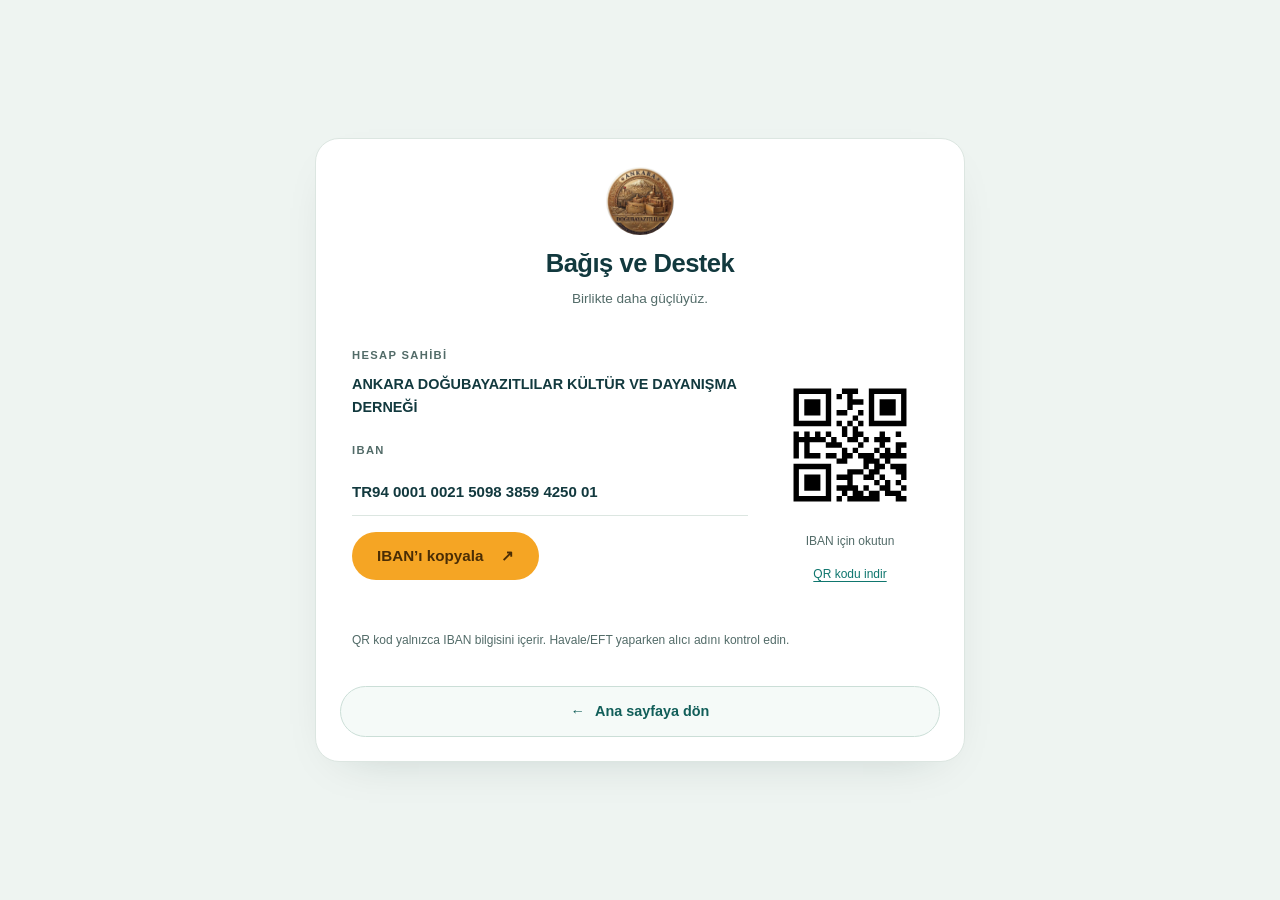
==== commit 616a565e: "Add home button to donation card" ====
--- a/bagis/index.html
+++ b/bagis/index.html
@@ -28,6 +28,10 @@
     .donation-page .donation-account{border:0;box-shadow:none;border-radius:0}
     .donation-page .donation-copy-btn{opacity:1;transform:none;visibility:visible}
     .donation-page .donation-iban{font-size:clamp(.75rem,3.2vw,.94rem)}
+    .donation-page-footer{padding:0 24px 24px}
+    .donation-home{display:flex;align-items:center;justify-content:center;gap:10px;width:100%;min-height:48px;padding:12px 20px;border:1px solid #cbded7;border-radius:999px;color:#115e59;background:#f5faf8;font-weight:700;font-size:.9rem;text-decoration:none;transition:background .2s ease}
+    .donation-home:hover{background:#e7f4f1}
+    .donation-home:focus-visible{outline:2px solid #0f766e;outline-offset:4px}
   </style>
   <script src="/assets/js/donation.js" defer></script>
 </head>
@@ -54,6 +58,9 @@
           </figure>
           <p class="donation-note">QR kod yalnızca IBAN bilgisini içerir. Havale/EFT yaparken alıcı adını kontrol edin.</p>
         </div>
+    <footer class="donation-page-footer">
+      <a class="donation-home" href="/"><span aria-hidden="true">←</span> Ana sayfaya dön</a>
+    </footer>
   </main>
 </body>
 </html>
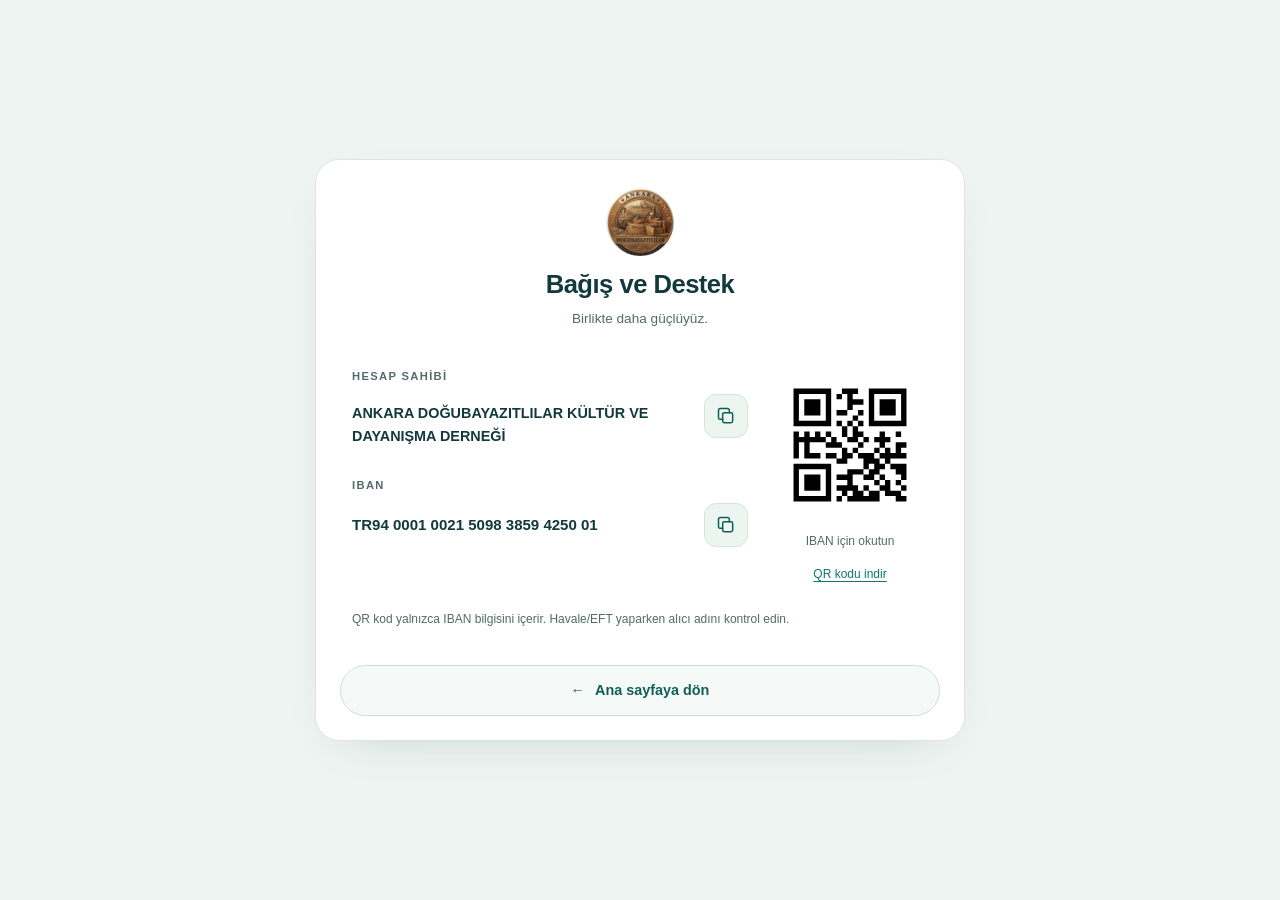
==== commit 53074d35: "Add separate inline copy icons for account name and IBAN" ====
--- a/bagis/index.html
+++ b/bagis/index.html
@@ -17,7 +17,7 @@
   <meta property="og:image:alt" content="BAY-DER logosu">
   <meta name="theme-color" content="#eef4f1">
   <link rel="icon" href="/assets/img/favicon.png">
-  <link rel="stylesheet" href="/assets/css/style.css?v=20260923-donation">
+  <link rel="stylesheet" href="/assets/css/style.css?v=20260923-copy-icons">
   <style>
     body{min-height:100vh;min-height:100dvh;display:grid;place-items:center;background:#eef4f1;padding:24px 16px}
     .donation-page{width:100%;max-width:650px;background:#fff;border:1px solid #dce6e1;border-radius:24px;overflow:hidden;box-shadow:0 16px 48px -30px rgba(10,43,44,.25)}
@@ -33,7 +33,7 @@
     .donation-home:hover{background:#e7f4f1}
     .donation-home:focus-visible{outline:2px solid #0f766e;outline-offset:4px}
   </style>
-  <script src="/assets/js/donation.js" defer></script>
+  <script src="/assets/js/donation.js?v=20260923-copy-icons" defer></script>
 </head>
 <body>
   <main class="donation-page" aria-labelledby="support-title">
@@ -45,10 +45,15 @@
         <div class="donation-account">
           <div class="donation-details">
             <p class="donation-label">Hesap sahibi</p>
-            <p class="donation-owner">ANKARA DOĞUBAYAZITLILAR KÜLTÜR VE DAYANIŞMA DERNEĞİ</p>
-            <label class="donation-label" for="donation-iban">IBAN</label>
-            <input id="donation-iban" class="donation-iban" type="text" value="TR94 0001 0021 5098 3859 4250 01" readonly spellcheck="false" aria-describedby="donation-status">
-            <button class="btn btn-solid donation-copy-btn" id="copy-iban" type="button" hidden>IBAN’ı kopyala <span aria-hidden="true">↗</span></button>
+            <div class="donation-copy-row">
+              <p class="donation-owner" id="donation-owner">ANKARA DOĞUBAYAZITLILAR KÜLTÜR VE DAYANIŞMA DERNEĞİ</p>
+              <button class="donation-copy-icon" type="button" data-copy-target="donation-owner" data-copy-label="Hesap adı" aria-label="Hesap adını kopyala" title="Hesap adını kopyala" hidden><svg viewBox="0 0 24 24" width="20" height="20" fill="none" stroke="currentColor" stroke-width="1.8" stroke-linecap="round" stroke-linejoin="round" aria-hidden="true"><rect x="8" y="8" width="12" height="12" rx="2"/><path d="M16 8V5a2 2 0 0 0-2-2H5a2 2 0 0 0-2 2v9a2 2 0 0 0 2 2h3"/></svg></button>
+            </div>
+            <p class="donation-label">IBAN</p>
+            <div class="donation-copy-row">
+              <p id="donation-iban" class="donation-iban">TR94 0001 0021 5098 3859 4250 01</p>
+              <button class="donation-copy-icon" type="button" data-copy-target="donation-iban" data-copy-label="IBAN" aria-label="IBAN’ı kopyala" title="IBAN’ı kopyala" hidden><svg viewBox="0 0 24 24" width="20" height="20" fill="none" stroke="currentColor" stroke-width="1.8" stroke-linecap="round" stroke-linejoin="round" aria-hidden="true"><rect x="8" y="8" width="12" height="12" rx="2"/><path d="M16 8V5a2 2 0 0 0-2-2H5a2 2 0 0 0-2 2v9a2 2 0 0 0 2 2h3"/></svg></button>
+            </div>
             <p class="donation-status" id="donation-status" role="status" aria-live="polite"></p>
           </div>
           <figure class="donation-qr">
--- a/assets/css/style.css
+++ b/assets/css/style.css
@@ -4956,3 +4956,10 @@
  .donation-note{text-align:center}
  .donation-iban{font-size:clamp(.75rem,3.2vw,1rem)}
 }
+.donation-copy-row{display:flex;align-items:flex-start;gap:10px;margin-bottom:20px}
+.donation-copy-row .donation-owner,.donation-copy-row .donation-iban{flex:1;min-width:0;margin:0;padding:8px 0;border:0;min-height:44px;user-select:text;overflow-wrap:anywhere}
+.donation-copy-row .donation-iban{line-height:1.8}
+.donation-copy-icon{flex:0 0 44px;display:grid;place-items:center;width:44px;height:44px;padding:0;border:1px solid #d5e4dd;border-radius:12px;background:#edf5f1;color:#115e59;cursor:pointer;transition:background .2s ease}
+.donation-copy-icon[hidden]{display:none}
+.donation-copy-icon:hover{background:#dceee5}
+.donation-copy-icon:focus-visible{outline:2px solid #0f766e;outline-offset:3px}
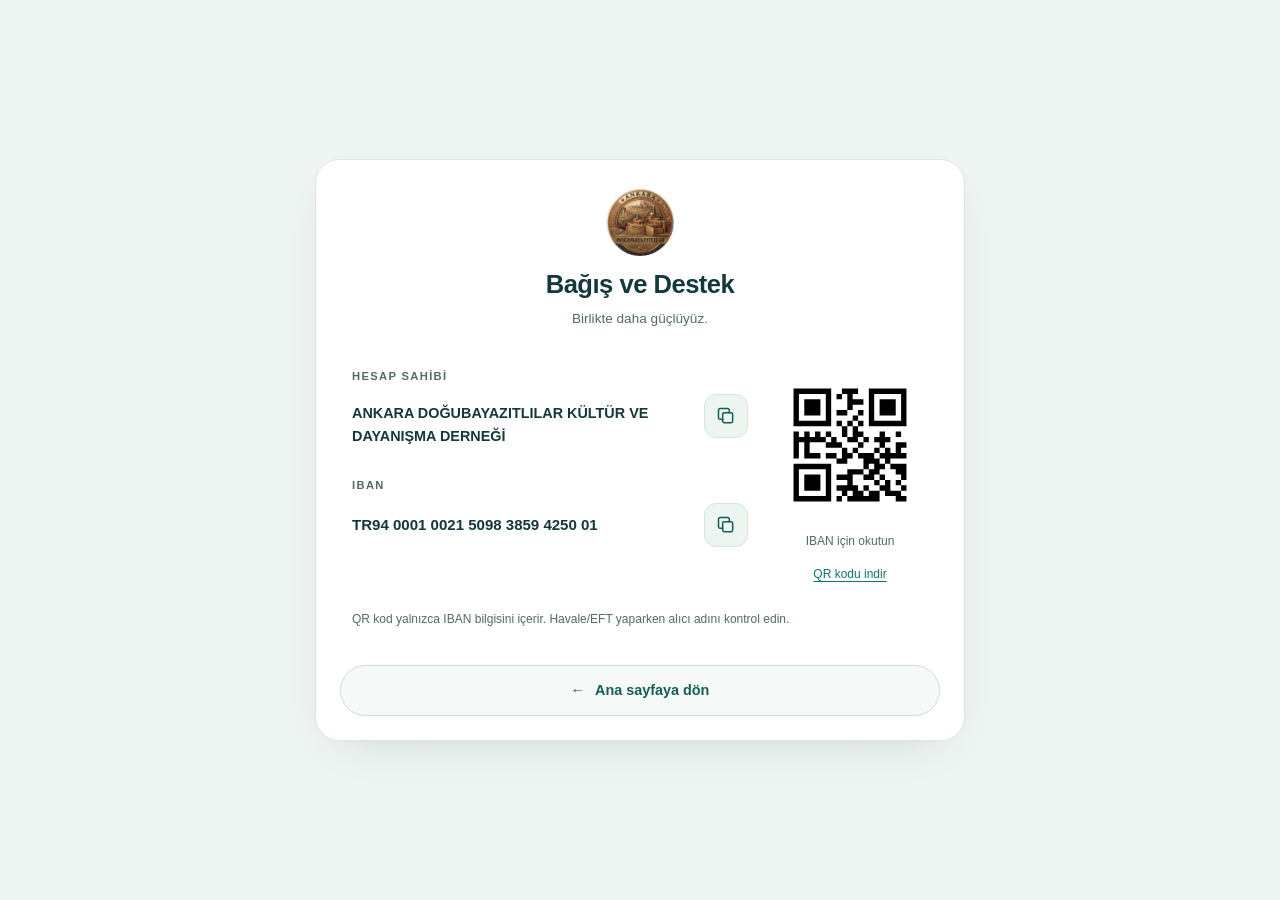
==== commit 118d8368: "Widen social sharing image with centered logo and side margins" ====
--- a/bagis/index.html
+++ b/bagis/index.html
@@ -11,9 +11,9 @@
   <meta property="og:url" content="https://ankaradogubeyazitlilardernegi.com/bagis/">
   <meta property="og:title" content="BAY-DER · Bağış ve Destek">
   <meta property="og:description" content="Dayanışmaya destek olun. Dernek hesap bilgileri, kopyalanabilir IBAN ve QR kod.">
-  <meta property="og:image" content="https://ankaradogubeyazitlilardernegi.com/assets/img/logo.jpg">
-  <meta property="og:image:width" content="300">
-  <meta property="og:image:height" content="303">
+  <meta property="og:image" content="https://ankaradogubeyazitlilardernegi.com/assets/img/logo-share-wide.jpg">
+  <meta property="og:image:width" content="1528">
+  <meta property="og:image:height" content="1029">
   <meta property="og:image:alt" content="BAY-DER logosu">
   <meta name="theme-color" content="#eef4f1">
   <link rel="icon" href="/assets/img/favicon.png">
@@ -33,7 +33,7 @@
     .donation-home:hover{background:#e7f4f1}
     .donation-home:focus-visible{outline:2px solid #0f766e;outline-offset:4px}
   </style>
-  <script src="/assets/js/donation.js?v=20260923-copy-icons" defer></script>
+  <script src="/assets/js/donation.js?v=20260923-copy-fallback" defer></script>
 </head>
 <body>
   <main class="donation-page" aria-labelledby="support-title">
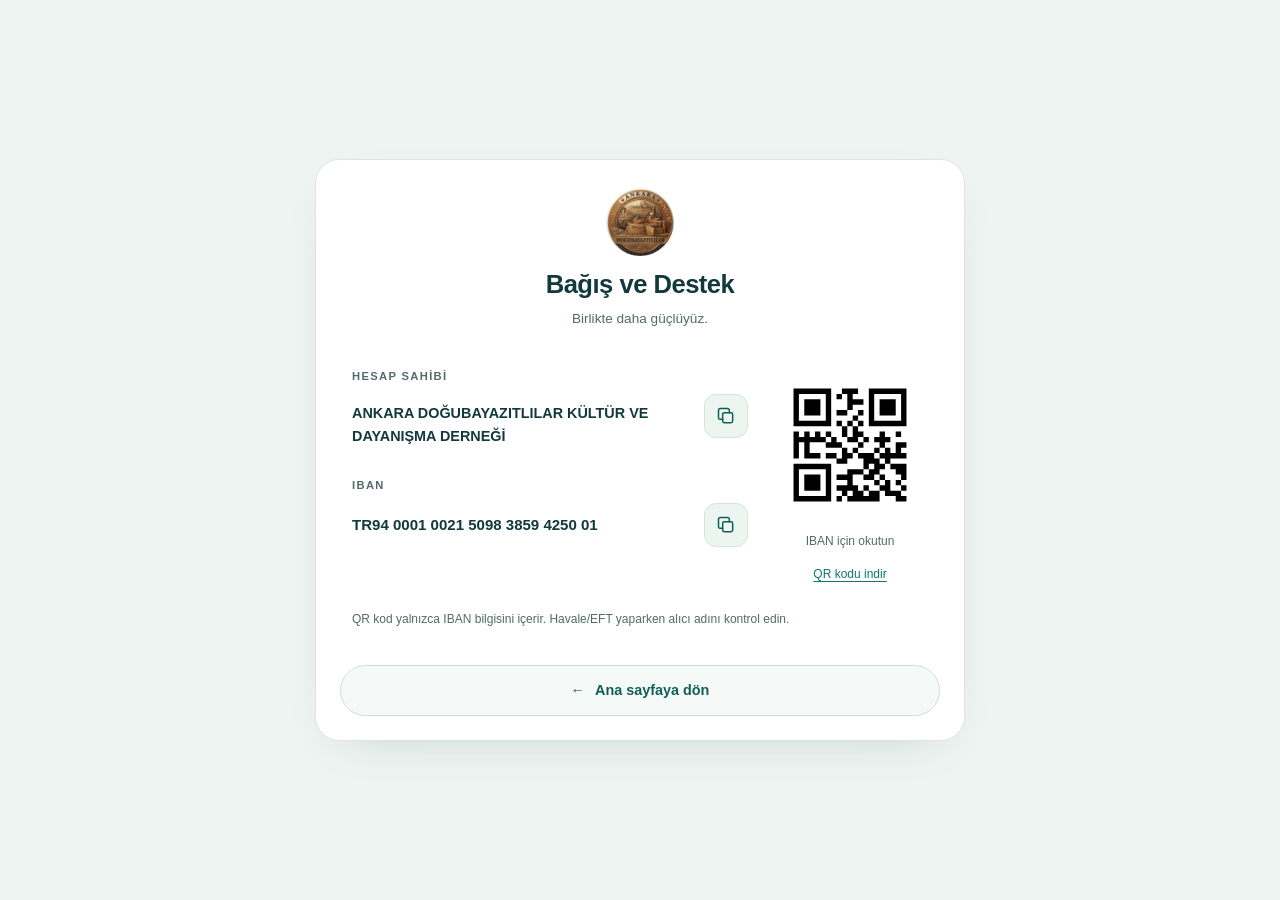
==== commit ceb3eda1: "Add palace and Ararat background to social sharing image" ====
--- a/bagis/index.html
+++ b/bagis/index.html
@@ -11,10 +11,10 @@
   <meta property="og:url" content="https://ankaradogubeyazitlilardernegi.com/bagis/">
   <meta property="og:title" content="BAY-DER · Bağış ve Destek">
   <meta property="og:description" content="Dayanışmaya destek olun. Dernek hesap bilgileri, kopyalanabilir IBAN ve QR kod.">
-  <meta property="og:image" content="https://ankaradogubeyazitlilardernegi.com/assets/img/logo-share-wide.jpg">
-  <meta property="og:image:width" content="1528">
-  <meta property="og:image:height" content="1029">
-  <meta property="og:image:alt" content="BAY-DER logosu">
+  <meta property="og:image" content="https://ankaradogubeyazitlilardernegi.com/assets/img/logo-share-heritage.jpg">
+  <meta property="og:image:width" content="1527">
+  <meta property="og:image:height" content="1030">
+  <meta property="og:image:alt" content="Solda İshak Paşa Sarayı, sağda Ağrı Dağı ve ortada BAY-DER logosu">
   <meta name="theme-color" content="#eef4f1">
   <link rel="icon" href="/assets/img/favicon.png">
   <link rel="stylesheet" href="/assets/css/style.css?v=20260923-copy-icons">
